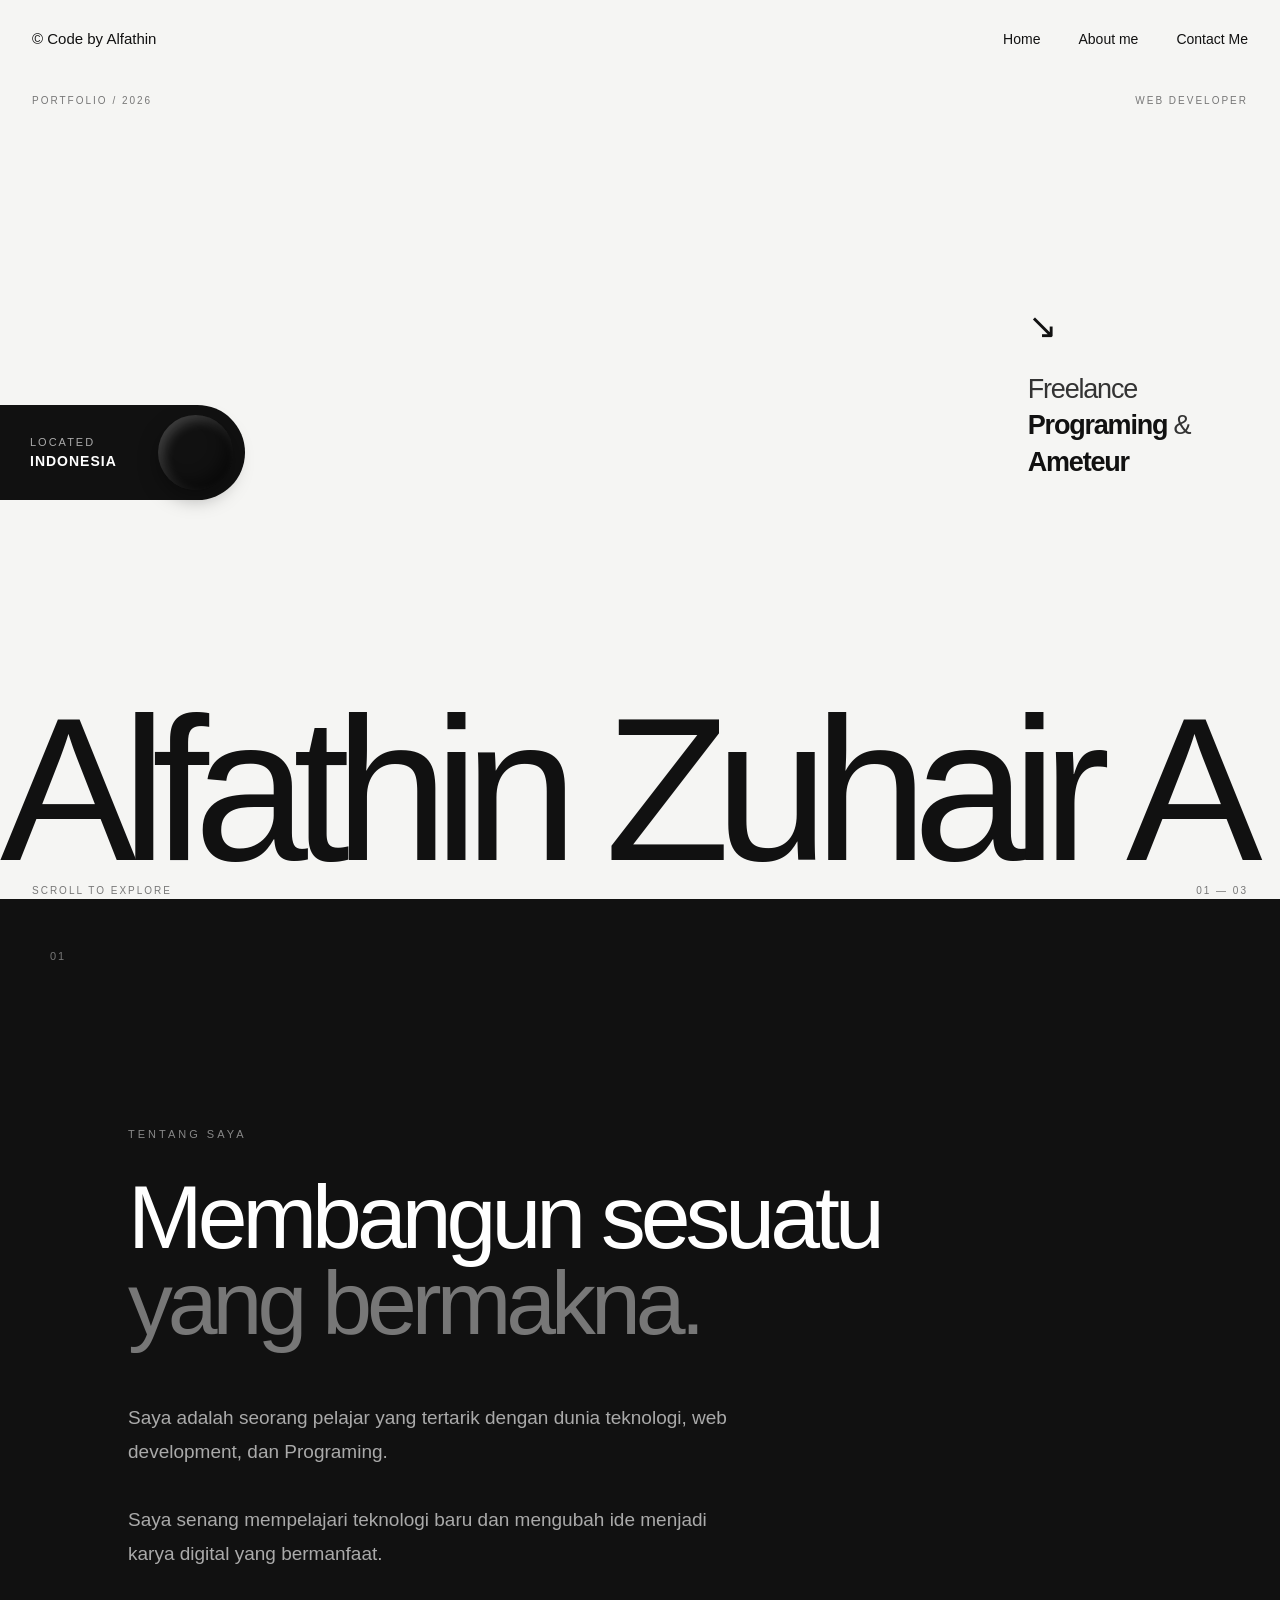
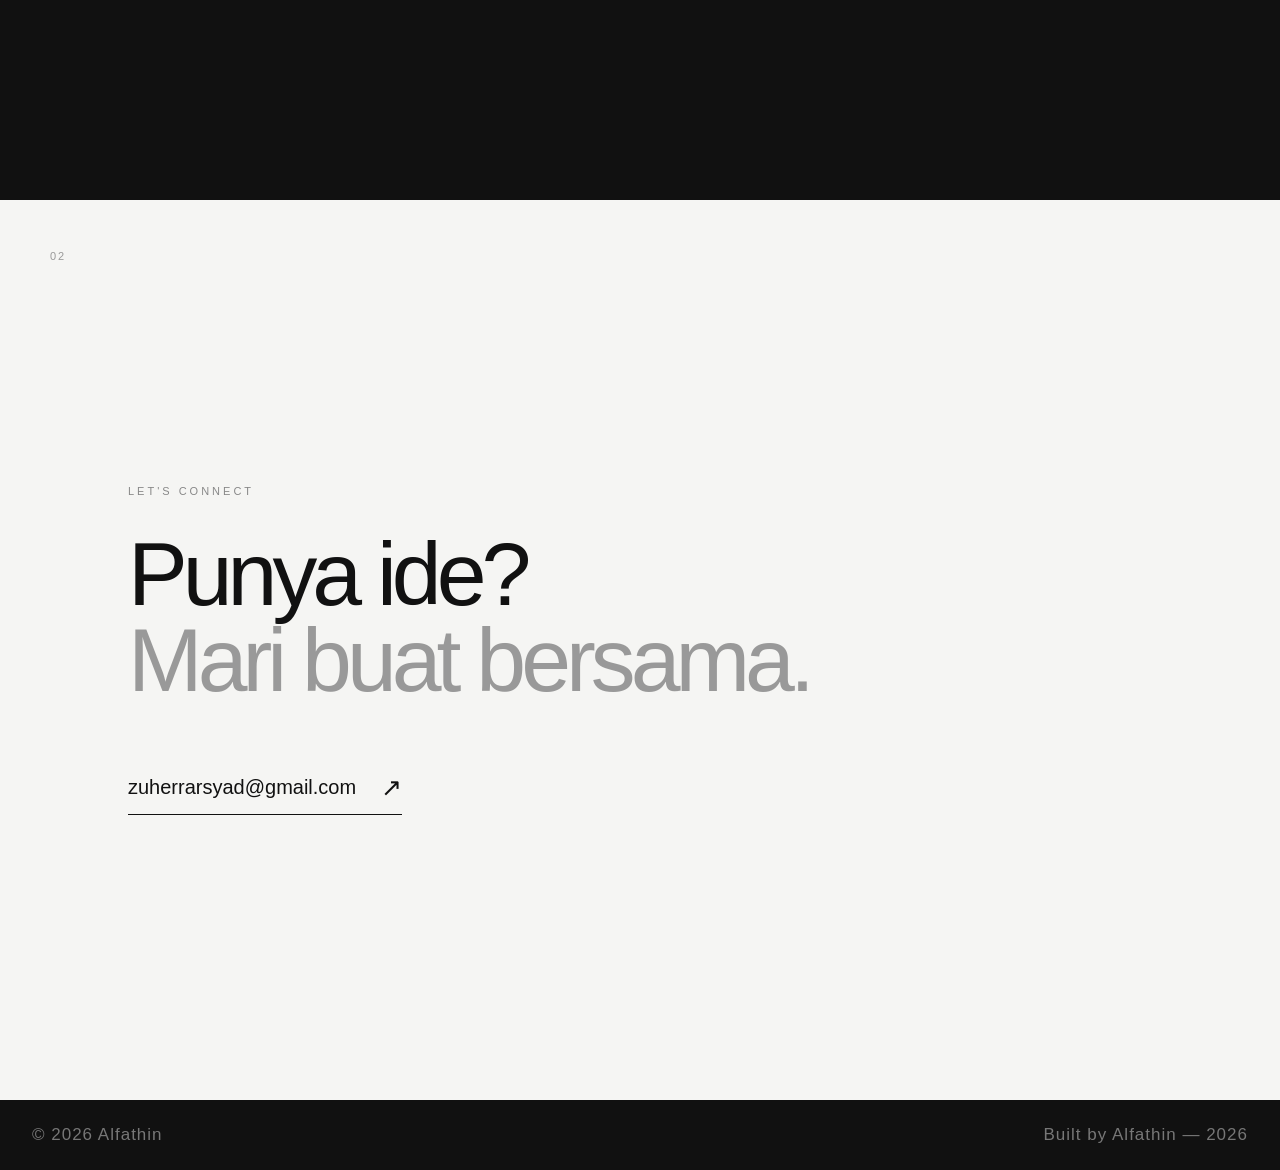
==== index.html @ 7d4c9bdb "Add files via upload" ====
<!DOCTYPE html>
<html lang="id">

<head>
    <meta charset="UTF-8">

    <meta name="viewport" content="width=device-width, initial-scale=1.0">

    <title>ALFATHIN | Web Developer</title>

    <link rel="stylesheet" href="style.css">
</head>


<body>

    <!-- ========================================
         NAVBAR
    ========================================= -->

    <header class="navbar">

        <div class="logo">
            © Code by Alfathin
            
        </div>

        <nav>
            <a href="index.html">Home</a>
            <a href="about.html">About me</a>
            <a href="contact.html">Contact Me</a>
        </nav>

    </header>


    <!-- ========================================
         HERO
    ========================================= -->

    <section class="hero" id="home">


        <!-- INFORMASI ATAS -->

        <div class="hero-top">

            <span>
                PORTFOLIO / 2026
            </span>

            <span>
                WEB DEVELOPER
            </span>

        </div>


        <!-- ========================================
             LOCATION
        ========================================= -->

        <div class="location">

            <div class="location-info">

                <span>
                    LOCATED
                    <a></a>
                </span>
            

                <strong>
                    INDONESIA
                </strong>
                

            </div>

            <div class="circle earth-button">
                <div images earth alt="3D Earth"></div>
            </div>

        </div>


        <!-- ========================================
             DESCRIPTION
        ========================================= -->

        <div class="description">

            <div class="arrow">
                ↘
            </div>

            <p>

                Freelance<br>

                <strong>
                    Programing
                </strong>
                &<br>

                <strong>
                    Ameteur
                </strong>

            </p>

        </div>


        <!-- ========================================
             RUNNING TEXT
             
             ALFATHIN BERGERAK KANAN → KIRI
        ========================================= -->

        <div class="running-wrapper">

            <div class="running-track">

                <span>Alfathin  Zuhair A - Alfathin  Zuhair A - Alfathin  Zuhair A </span>
                
            </div>

        </div>


        <!-- ========================================
             FOTO
             
             Masukkan foto di:
             images/profile.png
             
        ========================================= -->

        <div class="person">

            <img
                src="images/profile.png"
                alt="foto Alfathin"
            >

        </div>


        <!-- ========================================
             BOTTOM
        ========================================= -->

        <div class="hero-bottom">

            <span>
                SCROLL TO EXPLORE
            </span>

            <span>
                01 — 03
            </span>

        </div>

    </section>


    <!-- ========================================
         ABOUT
    ========================================= -->

    <section
        class="about"
        id="about"
    >

        <div class="section-number">
            01
        </div>

        <div class="about-content">

            <div class="small-title">
                TENTANG SAYA
            </div>

            <h2>

                Membangun sesuatu

                <br>

                <span>
                    yang bermakna.
                </span>

            </h2>

            <p class="about-text">

                Saya adalah seorang pelajar yang
                tertarik dengan dunia teknologi,
                web development, dan Programing.

                <br><br>

                Saya senang mempelajari teknologi
                baru dan mengubah ide menjadi
                karya digital yang bermanfaat.

            </p>

        </div>

    </section>


    <!-- ========================================
         CONTACT
    ========================================= -->

    <section
        class="contact"
        id="contact"
    >

        <div class="section-number">
            02
        </div>

        <div class="contact-content">

            <div class="small-title">
                LET'S CONNECT
            </div>

            <h2>

                Punya ide?

                <br>

                <span>
                    Mari buat bersama.
                </span>

            </h2>


            <!-- GANTI EMAIL DI SINI -->

            <a
                href="mailto:zuherrarsyad@gmail.com"
                class="email"
            >

                zuherrarsyad@gmail.com

                <span>
                    ↗
                </span>

            </a>

        </div>

    </section>


    <!-- ========================================
         FOOTER
    ========================================= -->

    <footer>

        <span>
            © 2026 Alfathin
        </span>

        <span>
            Built by Alfathin — 2026
        </span>

    </footer>



<body>

    <!-- WELCOME SCREEN -->
    <div class="welcome-screen">
        <div class="welcome-text">WELCOME</div>
    </div>

   <!-- ========================================
     WELCOME SCREEN
======================================== -->
<div class="welcome-screen">
    <div class="welcome-content">
        <span class="welcome-xtra large">WELCOME TO</span>
        <h1/h1>
        <span class="welcome-line"></span>
    </div>
</div>

</html>
---- style.css ----
/* ========================================
   RESET
======================================== */

* {
    margin: 0;
    padding: 0;
    box-sizing: border-box;
}

html {
    scroll-behavior: smooth;
}

body {
    font-family: 'Manrope', sans-serif;;
    background: #f5f5f3;
    color: #111;
    overflow-x: hidden;
}


/* ========================================
   NAVBAR
======================================== */

.navbar {
    position: absolute;
    top: 0;
    left: 0;
    width: 100%;

    padding: 30px 32px;

    display: flex;
    align-items: center;
    justify-content: space-between;

    z-index: 10000;
}

.logo {
    
    color: #111 ;
    font-size: 15px;
    font-weight: 500;
    letter-spacing: 0;
    white-space: nowrap;
}

nav {
    display: flex;
    gap: 38px;
}

nav a {
    position: relative;

    color: #111;
    text-decoration: none;

    font-size: 14px;
    font-weight: 500;

    transition: 0.3s ease;
}

nav a::after {
    content: "";

    position: absolute;
    left: 0;
    bottom: -6px;

    width: 0;
    height: 1px;

    background: #111;

    transition: 0.3s ease;
}

nav a:hover::after {
    width: 100%;
}


/* ========================================
   HERO
======================================== */

.hero {
    position: relative;

    width: 100%;
    height: 100vh;
    min-height: 680px;

    overflow: hidden;

    background: #f5f5f3;

    border-bottom: 1px solid #111;
}


/* ========================================
   HERO TOP
======================================== */

.hero-top {
    position: absolute;

    top: 95px;
    left: 32px;
    right: 32px;

    display: flex;
    justify-content: space-between;

    color: #777;

    font-size: 10px;
    letter-spacing: 2px;

    z-index: 30;
}


/* ========================================
   LOCATION
======================================== */

.location {
    position: absolute;

    left: 0;
    top: 45%;

    width: 245px;
    height: 95px;

    background: #111;

    border-radius: 0 55px 55px 0;

    display: flex;
    align-items: center;
    justify-content: space-between;

    padding-left: 30px;
    padding-right: 12px;

    z-index: 30;

    transition: 0.4s ease;
}

.location:hover {
    width: 265px;
}

.location-info {
    display: flex;
    flex-direction: column;
    gap: 5px;

    color: white;
}

.location-info span {
    font-size: 11px;
    letter-spacing: 2px;
    color: #aaa;
}

.location-info strong {
    font-size: 14px;
    letter-spacing: 1px;
    color: white;
}


/* ========================================
   CIRCLE
======================================== */

.circle {
    width: 70px;
    height: 70px;

    border-radius: 50%;

    background: #f5f5f3;
    color: #111;

    display: flex;
    align-items: center;
    justify-content: center;

    font-size: 28px;
    font-weight: 300;
}


/* ========================================
   DESCRIPTION
======================================== */

.description {
    position: absolute;

    right: 7%;
    top: 34%;

    z-index: 30;
}

.arrow {
    font-size: 35px;
    margin-bottom: 25px;
    font-weight: 300;
}

.description p {
    font-size: 27px;

    line-height: 1.35;

    color: #333;

    letter-spacing: -1.2px;
}

.description strong {
    color: #111;
    font-weight: 600;
}


/* ========================================
   FOTO
======================================== */

.person {
    position: absolute;

    left: 50%;
    bottom: 0;

    transform: translateX(-50%);

    /*
       UBAH INI UNTUK MEMBESARKAN / MENGECILKAN FOTO

       70%  = kecil
       80%  = sedang
       90%  = besar
       100% = sangat besar
    */
    height: 110%;

    z-index: 5;

    display: flex;
    align-items: flex-end;
    justify-content: center;
}

.person img {
    display: block;

    height: 100%;
    width: auto;

    max-width: 100%;

    object-fit: contain;
      /* jangan gunakan filter blur */
    filter: none;
}


/* ========================================
   RUNNING TEXT
   ALFATHIN BERGERAK KANAN → KIRI
======================================== */

.running-wrapper {
    position: absolute;

    left: 0;
    bottom: 3%;

    width: 100%;

    overflow: hidden;

    /*
       PENTING:
       10 membuat tulisan berada
       DI DEPAN FOTO
    */
    z-index: 10;

    pointer-events: none;
}

.running-track {
    display: flex;

    width: max-content;

    white-space: nowrap;

    animation: runningText 25s linear infinite;
}

.running-track span {
    
    display: block;

    margin-right: 80px;

    color: #111;

    /*
       UBAH INI UNTUK UKURAN
       TULISAN ALFATHIN
    */
    font-size: clamp(15px, 16vw, 290px);

    font-weight: 100;

    line-height: 0.8;

    letter-spacing: -15px;
}


/* ========================================
   ANIMASI RUNNING TEXT
======================================== */

@keyframes runningText {

    from {
        transform: translateX(0);
    }

    to {
        transform: translateX(-50%);
    }

}


/* ========================================
   HERO BOTTOM
======================================== */

.hero-bottom {
    position: absolute;

    left: 32px;
    right: 32px;

    bottom: 3px;

    display: flex;
    justify-content: space-between;

    z-index: 40;

    font-size: 10px;

    letter-spacing: 2px;

    color: #777;
}


/* ========================================
   ABOUT
======================================== */

.about {
    position: relative;

    min-height: 100vh;

    padding: 140px 10%;

    background: #111;
    color: #fff;

    display: flex;
    align-items: center;
}

.section-number {
    position: absolute;

    top: 50px;
    left: 50px;

    font-size: 11px;

    letter-spacing: 2px;

    color: #777;
}

.about-content {
    max-width: 1000px;
}

.small-title {
    display: block;

    margin-bottom: 35px;

    font-size: 11px;

    letter-spacing: 3px;

    color: #888;
}

.about h2,
.contact h2 {
    font-size: clamp(50px, 7vw, 100px);

    line-height: 0.95;

    letter-spacing: -5px;

    font-weight: 400;
}

.about h2 span,
.contact h2 span {
    color: #777;
}

.about-text {
    max-width: 620px;

    margin-top: 55px;

    font-size: 19px;

    line-height: 1.8;

    color: #aaa;
}


/* ========================================
   CONTACT
======================================== */

.contact {
    position: relative;

    min-height: 100vh;

    padding: 140px 10%;

    background: #f5f5f3;

    color: #111;

    display: flex;
    align-items: center;
}

.contact .section-number {
    color: #999;
}

.contact-content {
    width: 100%;
}

.contact h2 {
    color: #111;

    margin-bottom: 70px;
}

.contact h2 span {
    color: #999;
}

.email {
    display: inline-flex;

    align-items: center;

    gap: 25px;

    color: #111;

    text-decoration: none;

    font-size: 20px;

    padding-bottom: 12px;

    border-bottom: 1px solid #111;

    transition: 0.3s ease;
}

.email span {
    font-size: 25px;

    transition: 0.3s ease;
}

.email:hover {
    gap: 35px;
}

.email:hover span {
    transform: translate(5px, -5px);
}


/* ========================================
   FOOTER
======================================== */

footer {
    padding: 25px 32px;

    background: #111;

    color: #777;

    display: flex;

    justify-content: space-between;

    font-size: 17px;

    letter-spacing: 1px;
}


/* ========================================
   TABLET
======================================== */

@media (max-width: 900px) {

    .navbar {
        padding: 25px 20px;
    }

    nav {
        gap: 22px;
    }

    .hero-top {
        left: 20px;
        right: 20px;
    }

    .description {
        right: 5%;
        top: 25%;
    }

    .description p {
        font-size: 21px;
    }

    .location {
        width: 210px;
        height: 82px;
    }

    .circle {
        width: 58px;
        height: 58px;
    }

    .person {
        /*
           UBAH JIKA FOTO DI TABLET
           TERLALU BESAR/KECIL
        */
        height: 78%;
    }

    .running-track span {
        
        
        font-size: 120px;
        letter-spacing: 18px;
        margin-right: 45px;
    }

    .hero-bottom {
        left: 20px;
        right: 20px;
    }
}


/* ========================================
   MOBILE
======================================== */

@media (max-width: 600px) {

    .navbar {
        padding: 22px 18px;
    }

    .logo {
        font-size: 12px;
    }

    nav {
        gap: 15px;
    }

    nav a {
        font-size: 12px;
    }


    .hero {
        min-height: 700px;
    }


    .hero-top {
        top: 80px;

        left: 18px;
        right: 18px;

        font-size: 8px;
    }


    .description {
        top: 18%;
        right: 18px;
    }

    .arrow {
        font-size: 25px;
        margin-bottom: 12px;
    }

    .description p {
        font-size: 17px;
    }


    .location {
        top: 52%;

        width: 175px;
        height: 70px;

        padding-left: 20px;
    }

    .location-info span {
        font-size: 8px;
    }

    .location-info strong {
        font-size: 11px;
    }

    .circle {
        width: 50px;
        height: 50px;

        font-size: 20px;
    }


    /* ====================================
       FOTO MOBILE
    ==================================== */

    .person {
        /*
           UBAH INI JIKA FOTO DI HP
           TERLALU BESAR/KECIL
        */
        height: 65%;

        z-index: 5;
    }


    /* ====================================
       RUNNING TEXT MOBILE
    ==================================== */

    .running-wrapper {
        bottom: 9%;

        /*
           TULISAN TETAP DI DEPAN FOTO
        */
        z-index: 10;
    }

    .running-track {
        animation-duration: 20s;
    }

    .running-track span {
        font-size: 78px;

        letter-spacing: -5px;

        margin-right: 35px;
    }


    .hero-bottom {
        left: 18px;
        right: 18px;

        bottom: 18px;

        font-size: 7px;
    }


    .about,
    .contact {
        padding: 100px 25px;
    }


    .section-number {
        top: 35px;
        left: 25px;
    }


    .about h2,
    .contact h2 {
        font-size: 48px;

        letter-spacing: -3px;
    }


    .about-text {
        margin-top: 35px;

        font-size: 16px;
    }


    .contact h2 {
        margin-bottom: 45px;
    }


    .email {
        font-size: 16px;
    }


    footer {
        padding: 20px;

        font-size: 8px;
    }

    /* ========================================
   ANIMASI FOTO MASUK
======================================== */

.person {
    animation: fotoMasuk 1.2s cubic-bezier(0.22, 1, 0.36, 1) forwards;
}

@keyframes fotoMasuk {
    from {
        opacity: 0;
        transform: translateX(-50%) translateY(80px);
    }

    to {
        opacity: 1;
        transform: translateX(-50%) translateY(0);
    }
}

}/* ========================================
   3D EARTH
======================================== */

.earth-button {
    width: 75px;
    height: 75px;

    border-radius: 50%;

    overflow: hidden;

    background: #111;

    display: flex;
    align-items: center;
    justify-content: center;

    cursor: pointer;

    box-shadow:
        0 8px 20px rgba(0, 0, 0, 0.35),
        inset -8px -8px 15px rgba(0, 0, 0, 0.45),
        inset 5px 5px 12px rgba(255, 255, 255, 0.2);

    transition: transform 0.4s ease;
}

.earth-button img {
    width: 100%;
    height: 100%;

    object-fit: cover;

    display: block;

    animation: earthRotate 1ms linear infinite;
}


/* Bumi berputar */

@keyframes earthRotate {

    from {
        transform: rotate(0deg);
    }

    to {
        transform: rotate(360deg);
    }

}


/* Efek ketika mouse diarahkan */

.earth-button:hover {
    transform: scale(1.1);

    
    
}
/* ========================================
   WELCOME SCREEN
======================================== */

.welcome-screen {
    position: fixed;
    inset: 0;
    background: #111;
    color: white;
    display: flex;
    align-items: center;
    justify-content: center;
    z-index: 99999;

    animation: welcomeOut 1s ease 2s forwards;
    pointer-events: none;
}

.welcome-text {
    font-size: clamp(40px, 8vw, 100px);
    font-weight: 300;
    letter-spacing: 8px;

    animation: welcomeText 1.5s ease forwards;
}

/* Tulisan muncul */
@keyframes welcomeText {
    0% {
        opacity: 0;
        transform: translateY(30px);
    }

    100% {
        opacity: 1;
        transform: translateY(0);
    }
}

/* Layar welcome menghilang */
@keyframes welcomeOut {
    0% {
        opacity: 1;
        visibility: visible;
    }

    100% {
        opacity: 0;
        visibility: hidden;
        pointer-events: none;
    }
}
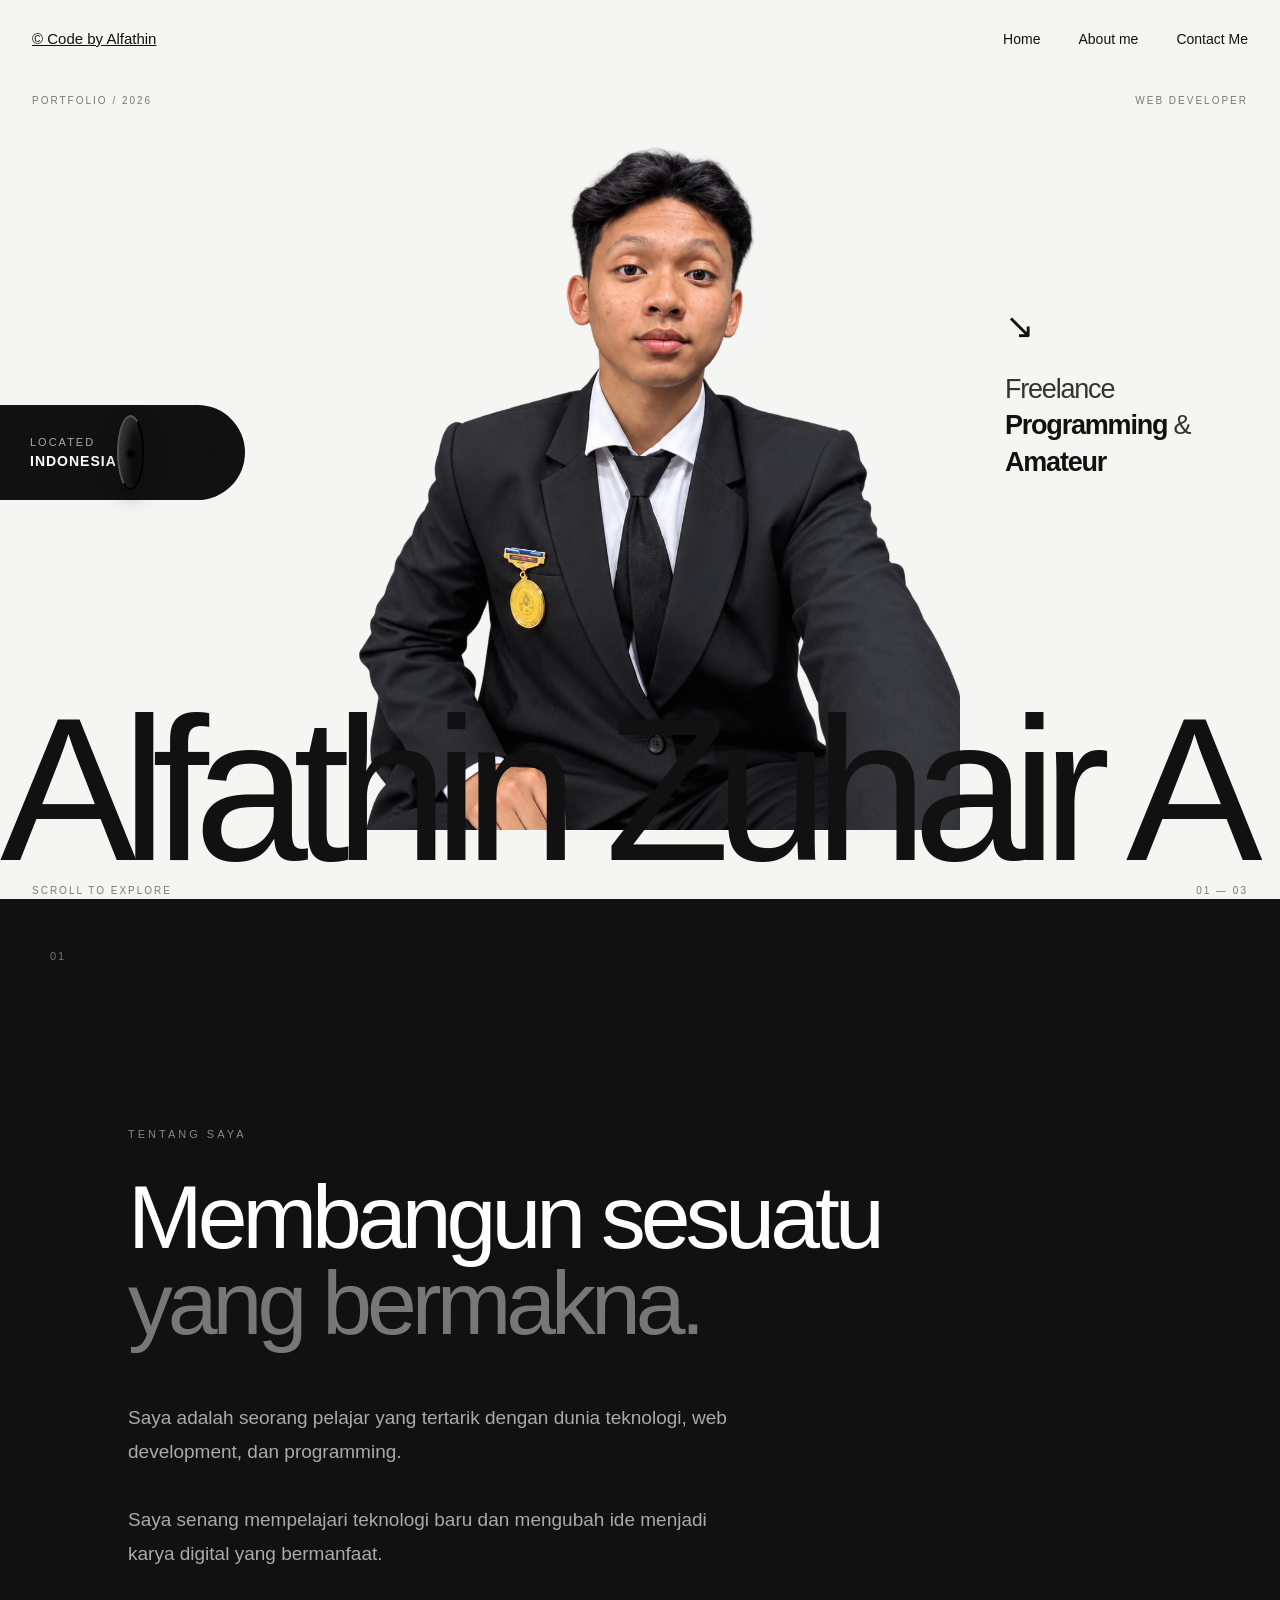
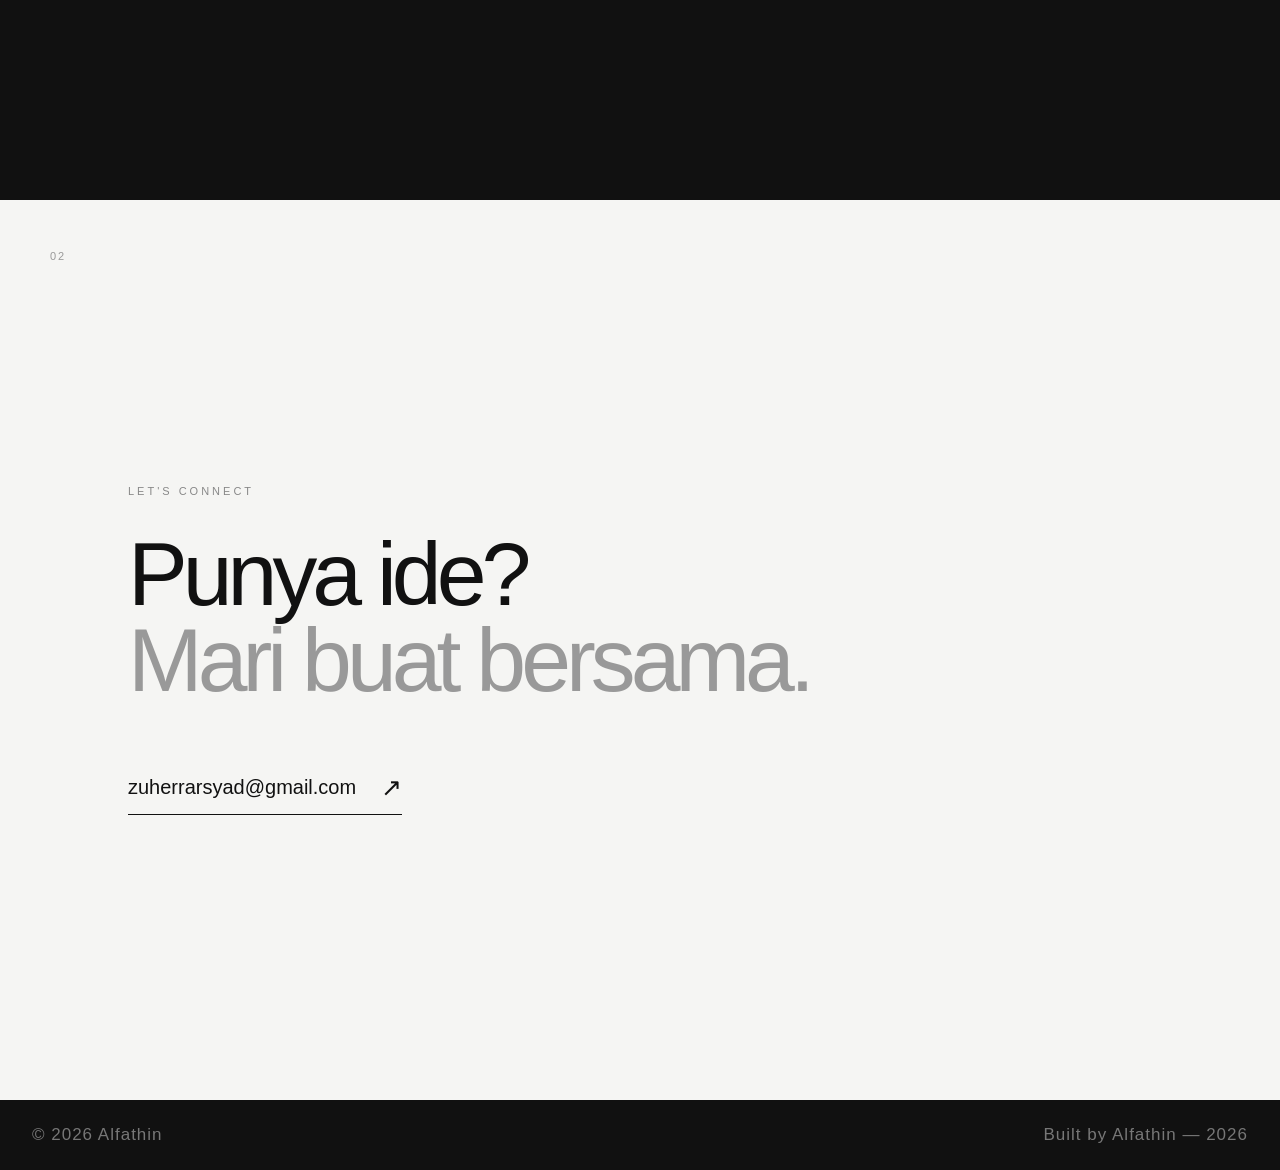
==== commit 18cad0f0: "Update website" ====
--- a/index.html
+++ b/index.html
@@ -1,4 +1,3 @@
-
 <!DOCTYPE html>
 <html lang="id">
 
@@ -17,14 +16,13 @@
 
     <!-- ========================================
          NAVBAR
-    ========================================= -->
+    ======================================== -->
 
     <header class="navbar">
 
-        <div class="logo">
+        <a href="index.html" class="logo">
             © Code by Alfathin
-            
-        </div>
+        </a>
 
         <nav>
             <a href="index.html">Home</a>
@@ -36,8 +34,31 @@
 
 
     <!-- ========================================
+         WELCOME SCREEN
+    ======================================== -->
+
+    <div class="welcome-screen">
+
+        <div class="welcome-content">
+
+            <span class="welcome-xtra">
+                WELCOME TO
+            </span>
+
+            <h1>
+                ALFATHIN
+            </h1>
+
+            <span class="welcome-line"></span>
+
+        </div>
+
+    </div>
+
+
+    <!-- ========================================
          HERO
-    ========================================= -->
+    ======================================== -->
 
     <section class="hero" id="home">
 
@@ -59,7 +80,7 @@
 
         <!-- ========================================
              LOCATION
-        ========================================= -->
+        ======================================== -->
 
         <div class="location">
 
@@ -67,19 +88,46 @@
 
                 <span>
                     LOCATED
-                    <a></a>
-                </span>
-            
+                </span>
 
                 <strong>
                     INDONESIA
                 </strong>
-                
-
-            </div>
-
-            <div class="circle earth-button">
-                <div images earth alt="3D Earth"></div>
+
+            </div>
+
+
+            <!-- EARTH -->
+
+            <button
+                class="earth-button"
+                id="earthButton"
+                type="button"
+                aria-label="Lihat lokasi"
+            >
+
+                <span class="earth-icon">
+                    ◉
+                </span>
+
+            </button>
+
+
+            <!-- LOCATION DETAIL -->
+
+            <div
+                class="location-detail"
+                id="locationDetail"
+            >
+
+                <span>
+                    CURRENT LOCATION
+                </span>
+
+                <strong>
+                    INDONESIA
+                </strong>
+
             </div>
 
         </div>
@@ -87,7 +135,7 @@
 
         <!-- ========================================
              DESCRIPTION
-        ========================================= -->
+        ======================================== -->
 
         <div class="description">
 
@@ -100,12 +148,13 @@
                 Freelance<br>
 
                 <strong>
-                    Programing
+                    Programming
                 </strong>
+
                 &<br>
 
                 <strong>
-                    Ameteur
+                    Amateur
                 </strong>
 
             </p>
@@ -115,16 +164,18 @@
 
         <!-- ========================================
              RUNNING TEXT
-             
-             ALFATHIN BERGERAK KANAN → KIRI
-        ========================================= -->
+        ======================================== -->
 
         <div class="running-wrapper">
 
             <div class="running-track">
 
-                <span>Alfathin  Zuhair A - Alfathin  Zuhair A - Alfathin  Zuhair A </span>
-                
+                <span>
+                    Alfathin Zuhair A -
+                    Alfathin Zuhair A -
+                    Alfathin Zuhair A -
+                </span>
+
             </div>
 
         </div>
@@ -132,17 +183,13 @@
 
         <!-- ========================================
              FOTO
-             
-             Masukkan foto di:
-             images/profile.png
-             
-        ========================================= -->
+        ======================================== -->
 
         <div class="person">
 
             <img
                 src="images/profile.png"
-                alt="foto Alfathin"
+                alt="Foto Alfathin"
             >
 
         </div>
@@ -150,7 +197,7 @@
 
         <!-- ========================================
              BOTTOM
-        ========================================= -->
+        ======================================== -->
 
         <div class="hero-bottom">
 
@@ -169,7 +216,7 @@
 
     <!-- ========================================
          ABOUT
-    ========================================= -->
+    ======================================== -->
 
     <section
         class="about"
@@ -202,7 +249,7 @@
 
                 Saya adalah seorang pelajar yang
                 tertarik dengan dunia teknologi,
-                web development, dan Programing.
+                web development, dan programming.
 
                 <br><br>
 
@@ -219,7 +266,7 @@
 
     <!-- ========================================
          CONTACT
-    ========================================= -->
+    ======================================== -->
 
     <section
         class="contact"
@@ -249,7 +296,7 @@
             </h2>
 
 
-            <!-- GANTI EMAIL DI SINI -->
+            <!-- EMAIL -->
 
             <a
                 href="mailto:zuherrarsyad@gmail.com"
@@ -271,7 +318,7 @@
 
     <!-- ========================================
          FOOTER
-    ========================================= -->
+    ======================================== -->
 
     <footer>
 
@@ -286,23 +333,30 @@
     </footer>
 
 
-
-<body>
-
-    <!-- WELCOME SCREEN -->
-    <div class="welcome-screen">
-        <div class="welcome-text">WELCOME</div>
-    </div>
-
-   <!-- ========================================
-     WELCOME SCREEN
-======================================== -->
-<div class="welcome-screen">
-    <div class="welcome-content">
-        <span class="welcome-xtra large">WELCOME TO</span>
-        <h1/h1>
-        <span class="welcome-line"></span>
-    </div>
-</div>
+    <!-- ========================================
+         LOCATION SCRIPT
+    ======================================== -->
+
+    <script>
+
+        const earthButton =
+            document.getElementById("earthButton");
+
+        const locationDetail =
+            document.getElementById("locationDetail");
+
+
+        earthButton.addEventListener("click", function () {
+
+            earthButton.classList.toggle("active");
+
+            locationDetail.classList.toggle("show");
+
+        });
+
+    </script>
+
+
+</body>
 
 </html>
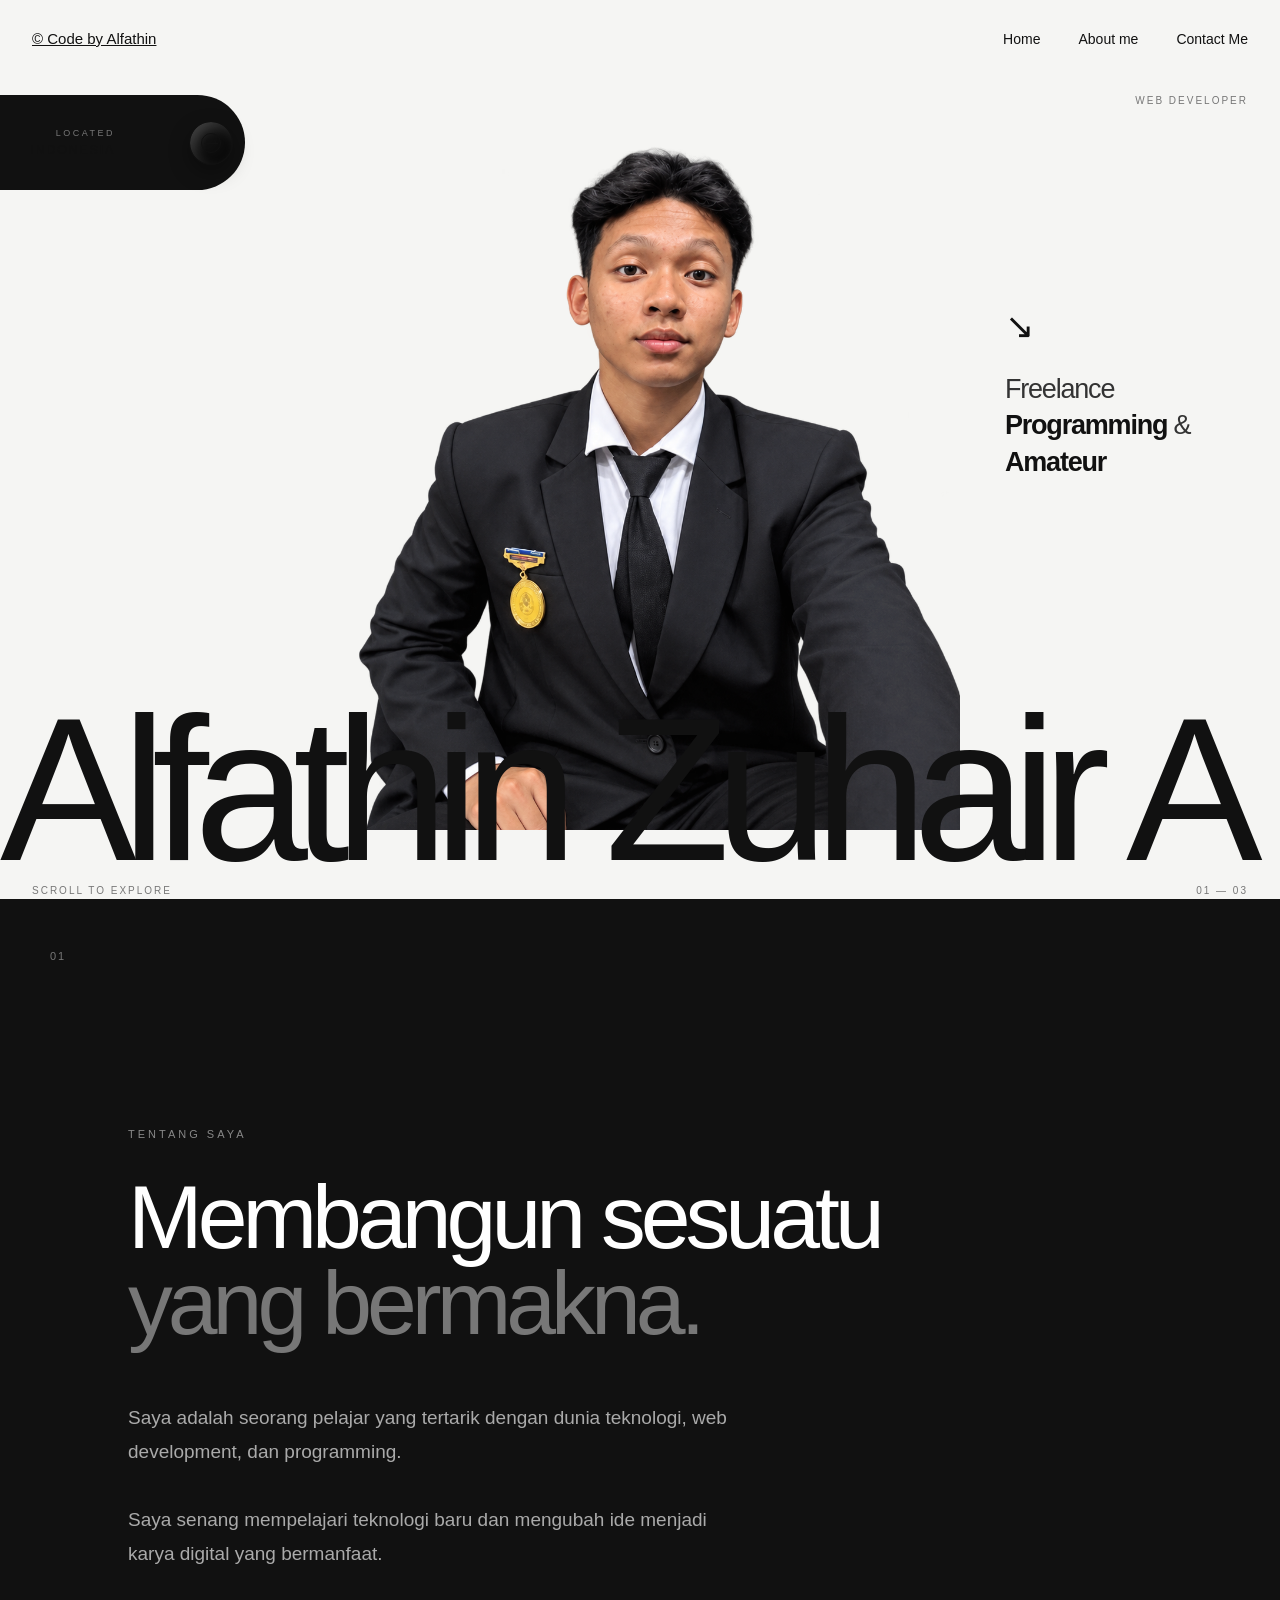
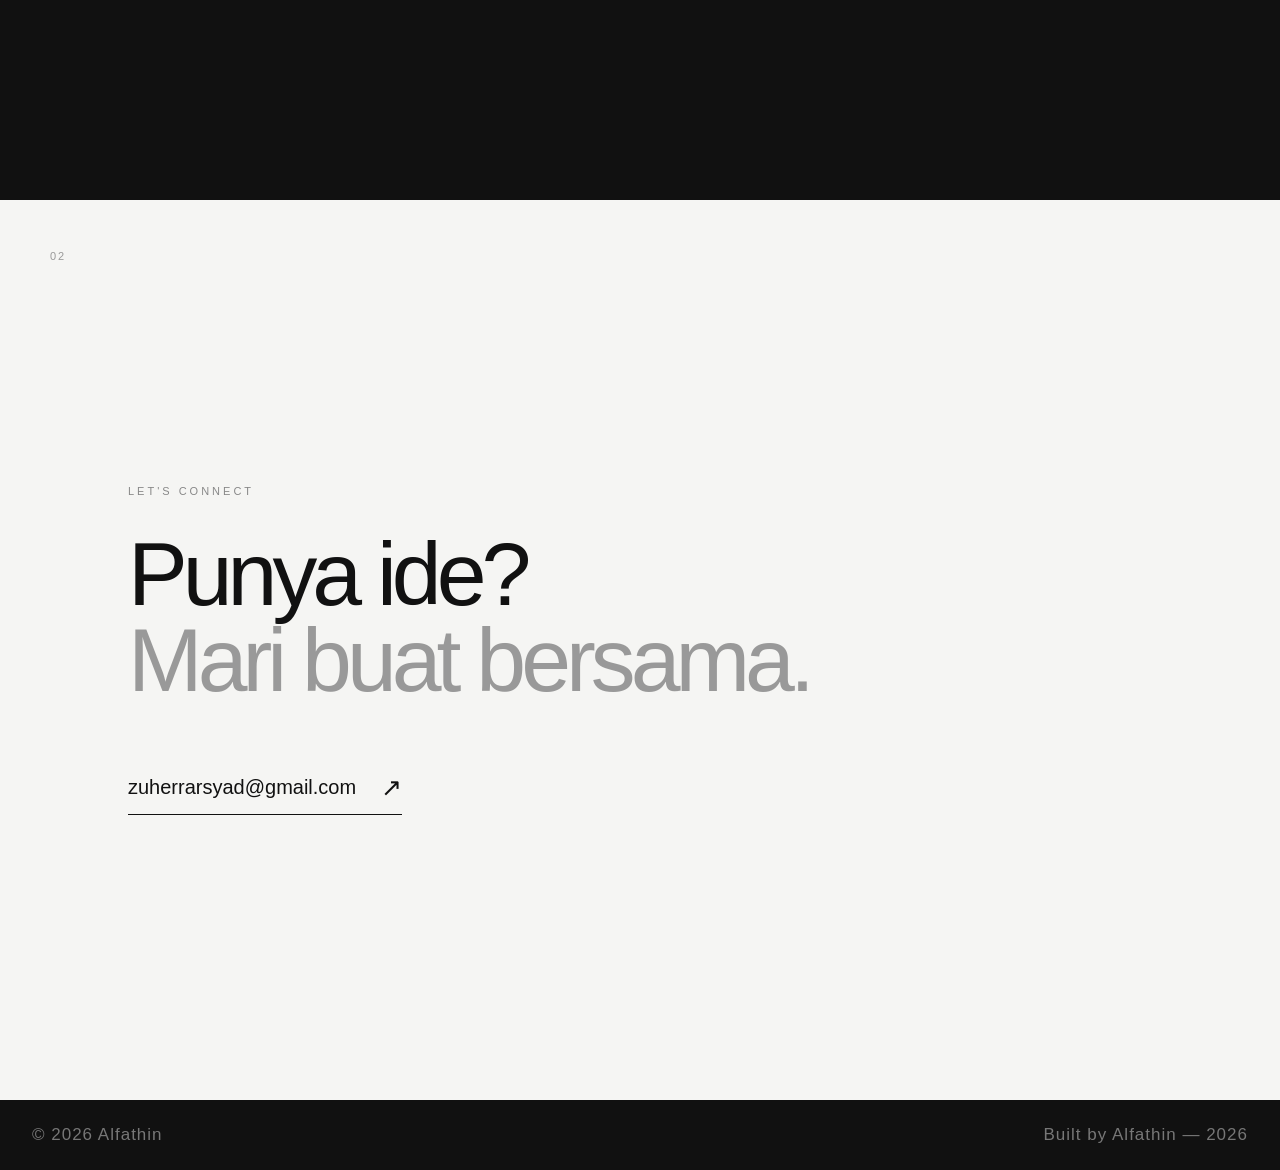
==== commit dd9ed6a5: "Update website" ====
--- a/index.html
+++ b/index.html
@@ -3,14 +3,12 @@
 
 <head>
     <meta charset="UTF-8">
-
     <meta name="viewport" content="width=device-width, initial-scale=1.0">
 
     <title>ALFATHIN | Web Developer</title>
 
     <link rel="stylesheet" href="style.css">
 </head>
-
 
 <body>
 
@@ -34,34 +32,10 @@
 
 
     <!-- ========================================
-         WELCOME SCREEN
-    ======================================== -->
-
-    <div class="welcome-screen">
-
-        <div class="welcome-content">
-
-            <span class="welcome-xtra">
-                WELCOME TO
-            </span>
-
-            <h1>
-                ALFATHIN
-            </h1>
-
-            <span class="welcome-line"></span>
-
-        </div>
-
-    </div>
-
-
-    <!-- ========================================
          HERO
     ======================================== -->
 
     <section class="hero" id="home">
-
 
         <!-- INFORMASI ATAS -->
 
@@ -84,54 +58,43 @@
 
         <div class="location">
 
-            <div class="location-info">
-
-                <span>
-                    LOCATED
-                </span>
-
-                <strong>
-                    INDONESIA
-                </strong>
-
-            </div>
-
-
-            <!-- EARTH -->
-
-            <button
-                class="earth-button"
-                id="earthButton"
-                type="button"
-                aria-label="Lihat lokasi"
-            >
-
-                <span class="earth-icon">
-                    ◉
-                </span>
-
-            </button>
-
-
-            <!-- LOCATION DETAIL -->
-
-            <div
-                class="location-detail"
-                id="locationDetail"
-            >
-
-                <span>
-                    CURRENT LOCATION
-                </span>
-
-                <strong>
-                    INDONESIA
-                </strong>
-
-            </div>
-
-        </div>
-
+    <div class="location-info">
+
+        <span>
+            LOCATED
+        </span>
+
+        <strong>
+            INDONESIA
+        </strong>
+
+    </div>
+
+    <a
+        href="https://www.google.com/maps/place/6%C2%B024'17.0%22S+106%C2%B047'53.0%22E/@-6.4047207,106.7974143,19z/data=!3m1!4b1!4m4!3m3!8m2!3d-6.404722!4d106.798058?entry=ttu&g_ep=EgoyMDI2MDkzMC4wIKXMDSoASAFQAw%3D%3D"
+        class="earth-button"
+        aria-label="Buka Google Maps"
+        target="_blank"
+    >
+        <span class="earth-icon"></span>
+    </a>
+
+    <div
+        class="location-detail"
+        id="locationDetail"
+    >
+
+        <span>
+            CURRENT LOCATION
+        </span>
+
+        <strong>
+            INDONESIA
+        </strong>
+
+    </div>
+
+</div>
 
         <!-- ========================================
              DESCRIPTION
@@ -334,29 +297,29 @@
 
 
     <!-- ========================================
-         LOCATION SCRIPT
-    ======================================== -->
-
-    <script>
-
-        const earthButton =
-            document.getElementById("earthButton");
-
-        const locationDetail =
-            document.getElementById("locationDetail");
-
-
-        earthButton.addEventListener("click", function () {
-
-            earthButton.classList.toggle("active");
-
-            locationDetail.classList.toggle("show");
-
-        });
-
-    </script>
-
-
+         WELCOME SCREEN
+    ======================================== -->
+
+    <div class="welcome-screen">
+
+        <div class="welcome-content">
+
+            <span class="welcome-xtra">
+                WELCOME TO
+            </span>
+
+            <h1>
+                ALFATHIN
+            </h1>
+
+            <span class="welcome-line"></span>
+
+        </div>
+
+    </div>
+
+
+    
 </body>
 
 </html>
--- a/style.css
+++ b/style.css
@@ -917,3 +917,392 @@
         pointer-events: none;
     }
 }
+/* ========================================
+   MODERN LOCATION
+======================================== */
+
+.location {
+    position: absolute;
+
+    right: 32px;
+    top: 95px;
+
+    display: flex;
+    align-items: center;
+
+    gap: 18px;
+
+    z-index: 50;
+}
+
+
+/* TEXT LOCATION */
+
+.location-info {
+    display: flex;
+
+    flex-direction: column;
+
+    align-items: flex-end;
+
+    gap: 4px;
+}
+
+
+.location-info span {
+    font-size: 9px;
+
+    letter-spacing: 2.5px;
+
+    color: #777;
+
+    font-weight: 500;
+}
+
+
+.location-info strong {
+    font-size: 13px;
+
+    letter-spacing: 1.5px;
+
+    font-weight: 500;
+
+    color: #111;
+}
+
+
+/* ========================================
+   EARTH BUTTON
+======================================== */
+
+.earth-button {
+
+    position: relative;
+
+    width: 44px;
+    height: 44px;
+
+    padding: 0;
+
+    border: 1px solid #111;
+
+    border-radius: 50%;
+
+    background: transparent;
+
+    display: flex;
+
+    align-items: center;
+    justify-content: center;
+
+    cursor: pointer;
+
+    overflow: visible;
+
+    transition:
+        background .35s ease,
+        transform .35s ease;
+
+}
+
+
+/* GLOBE */
+
+.earth-icon {
+
+    display: block;
+
+    width: 20px;
+    height: 20px;
+
+    border: 1px solid #111;
+
+    border-radius: 50%;
+
+    font-size: 0;
+
+    position: relative;
+
+    transition:
+        transform .7s ease,
+        border-color .35s ease;
+
+}
+
+
+/* GARIS GLOBE */
+
+.earth-icon::before {
+
+    content: "";
+
+    position: absolute;
+
+    left: 4px;
+    right: 4px;
+
+    top: 5px;
+    bottom: 5px;
+
+    border-left: 1px solid #111;
+    border-right: 1px solid #111;
+
+    border-radius: 50%;
+
+}
+
+
+.earth-icon::after {
+
+    content: "";
+
+    position: absolute;
+
+    left: 2px;
+    right: 2px;
+
+    top: 9px;
+
+    height: 1px;
+
+    background: #111;
+
+}
+
+
+/* ========================================
+   HOVER
+======================================== */
+
+.earth-button:hover {
+
+    background: #111;
+
+    transform: scale(1.08);
+
+}
+
+
+.earth-button:hover .earth-icon {
+
+    border-color: white;
+
+    transform: rotate(180deg);
+
+}
+
+
+.earth-button:hover .earth-icon::before {
+
+    border-color: white;
+
+}
+
+
+.earth-button:hover .earth-icon::after {
+
+    background: white;
+
+}
+
+
+/* ========================================
+   ACTIVE / CLICK
+======================================== */
+
+.earth-button.active {
+
+    transform: scale(1.12);
+
+}
+
+
+.earth-button.active .earth-icon {
+
+    transform: rotate(360deg);
+
+}
+
+
+/* ========================================
+   PULSE
+======================================== */
+
+.earth-button.active::after {
+
+    content: "";
+
+    position: absolute;
+
+    width: 44px;
+    height: 44px;
+
+    border: 1px solid #111;
+
+    border-radius: 50%;
+
+    animation:
+        locationPulse
+        .8s
+        ease-out
+        forwards;
+
+}
+
+
+@keyframes locationPulse {
+
+    0% {
+
+        opacity: .8;
+
+        transform: scale(1);
+
+    }
+
+    100% {
+
+        opacity: 0;
+
+        transform: scale(1.8);
+
+    }
+
+}
+
+
+/* ========================================
+   LOCATION DETAIL
+======================================== */
+
+.location-detail {
+
+    position: absolute;
+
+    top: 58px;
+
+    right: 0;
+
+    min-width: 180px;
+
+    padding: 16px 18px;
+
+    background: #111;
+
+    color: white;
+
+    display: flex;
+
+    flex-direction: column;
+
+    gap: 6px;
+
+    opacity: 0;
+
+    visibility: hidden;
+
+    transform:
+        translateY(-8px)
+        scale(.96);
+
+    transition:
+        opacity .35s ease,
+        transform .35s ease,
+        visibility .35s ease;
+
+}
+
+
+/* SHOW */
+
+.location-detail.show {
+
+    opacity: 1;
+
+    visibility: visible;
+
+    transform:
+        translateY(0)
+        scale(1);
+
+}
+
+
+.location-detail span {
+
+    font-size: 8px;
+
+    letter-spacing: 2px;
+
+    color: #888;
+
+}
+
+
+.location-detail strong {
+
+    font-size: 15px;
+
+    font-weight: 500;
+
+    letter-spacing: 1px;
+
+}
+
+
+/* ========================================
+   MOBILE
+======================================== */
+
+@media (max-width: 600px) {
+
+    .location {
+
+        right: 20px;
+
+        top: 85px;
+
+        gap: 10px;
+
+    }
+
+
+    .location-info span {
+
+        font-size: 8px;
+
+    }
+
+
+    .location-info strong {
+
+        font-size: 11px;
+
+    }
+
+
+    .earth-button {
+
+        width: 38px;
+        height: 38px;
+
+    }
+
+
+    .earth-icon {
+
+        width: 17px;
+        height: 17px;
+
+    }
+
+
+    .location-detail {
+
+        top: 52px;
+
+        min-width: 160px;
+
+    }
+
+}
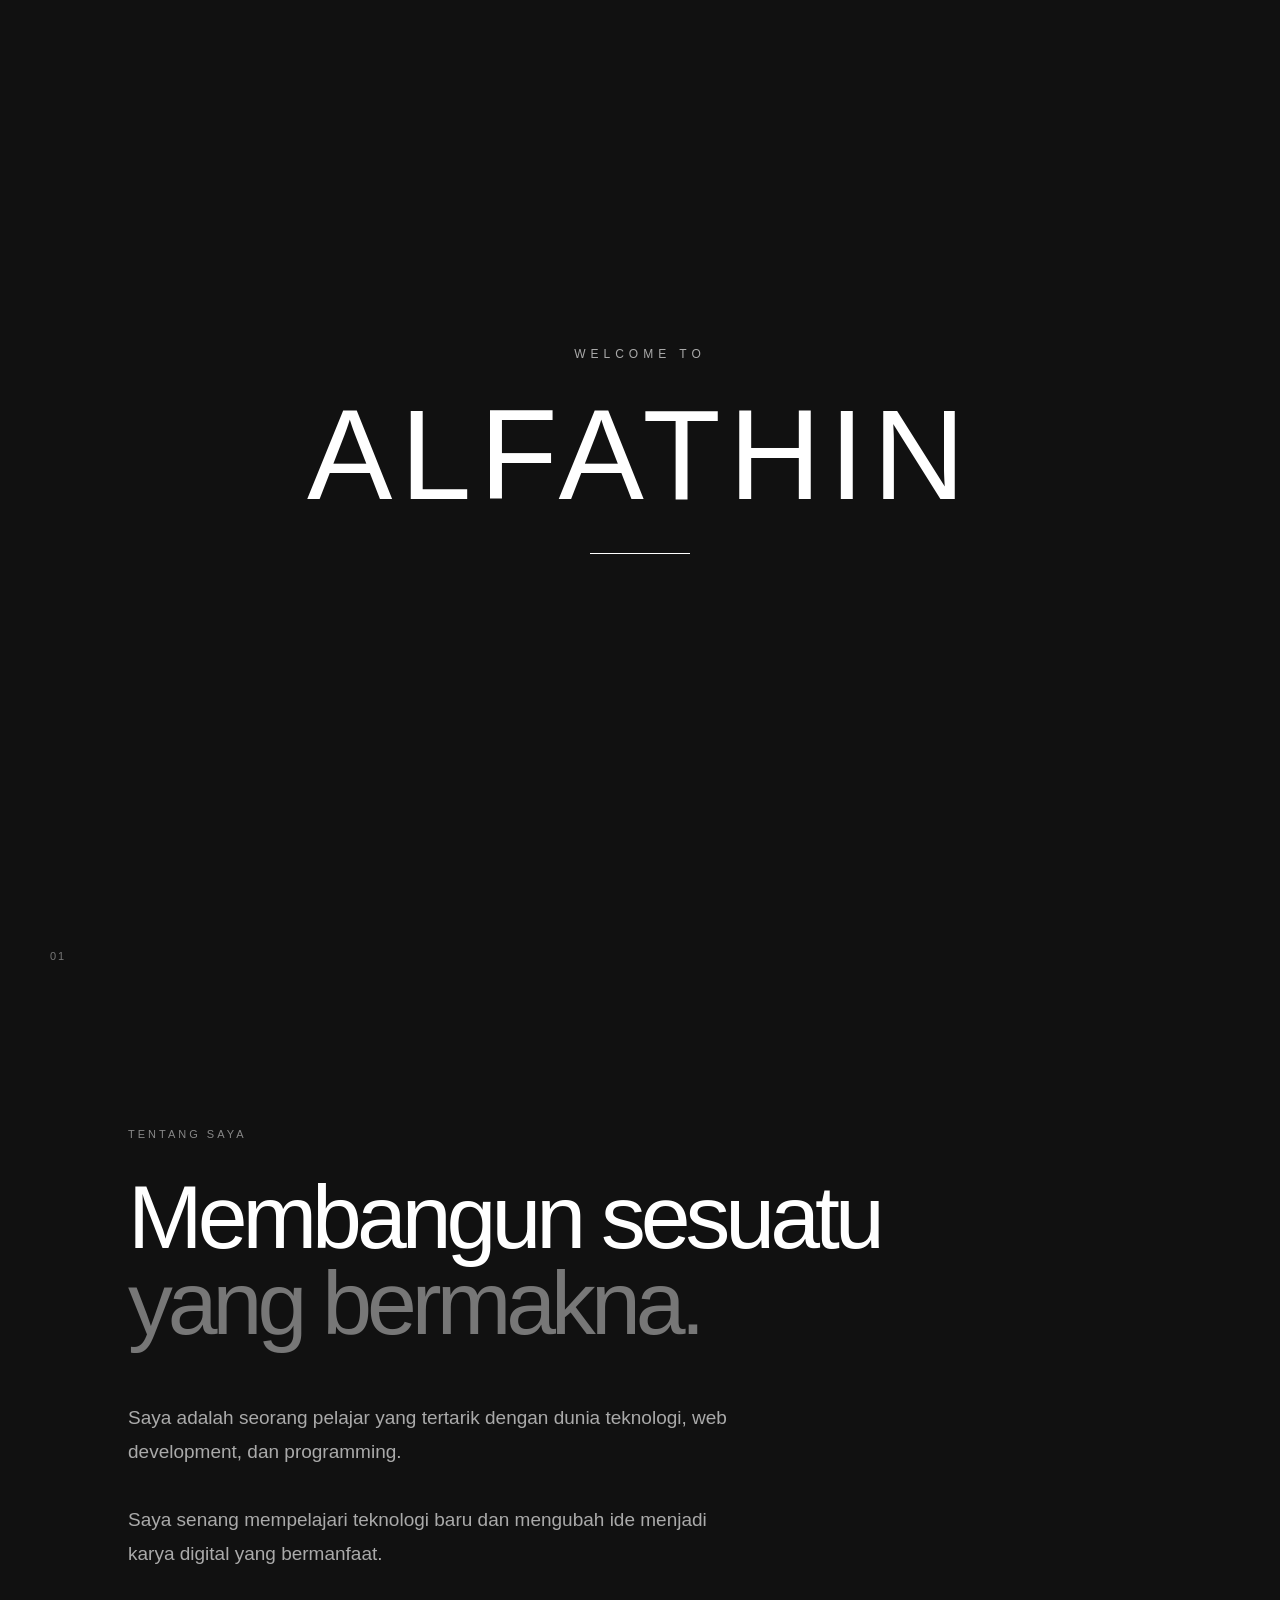
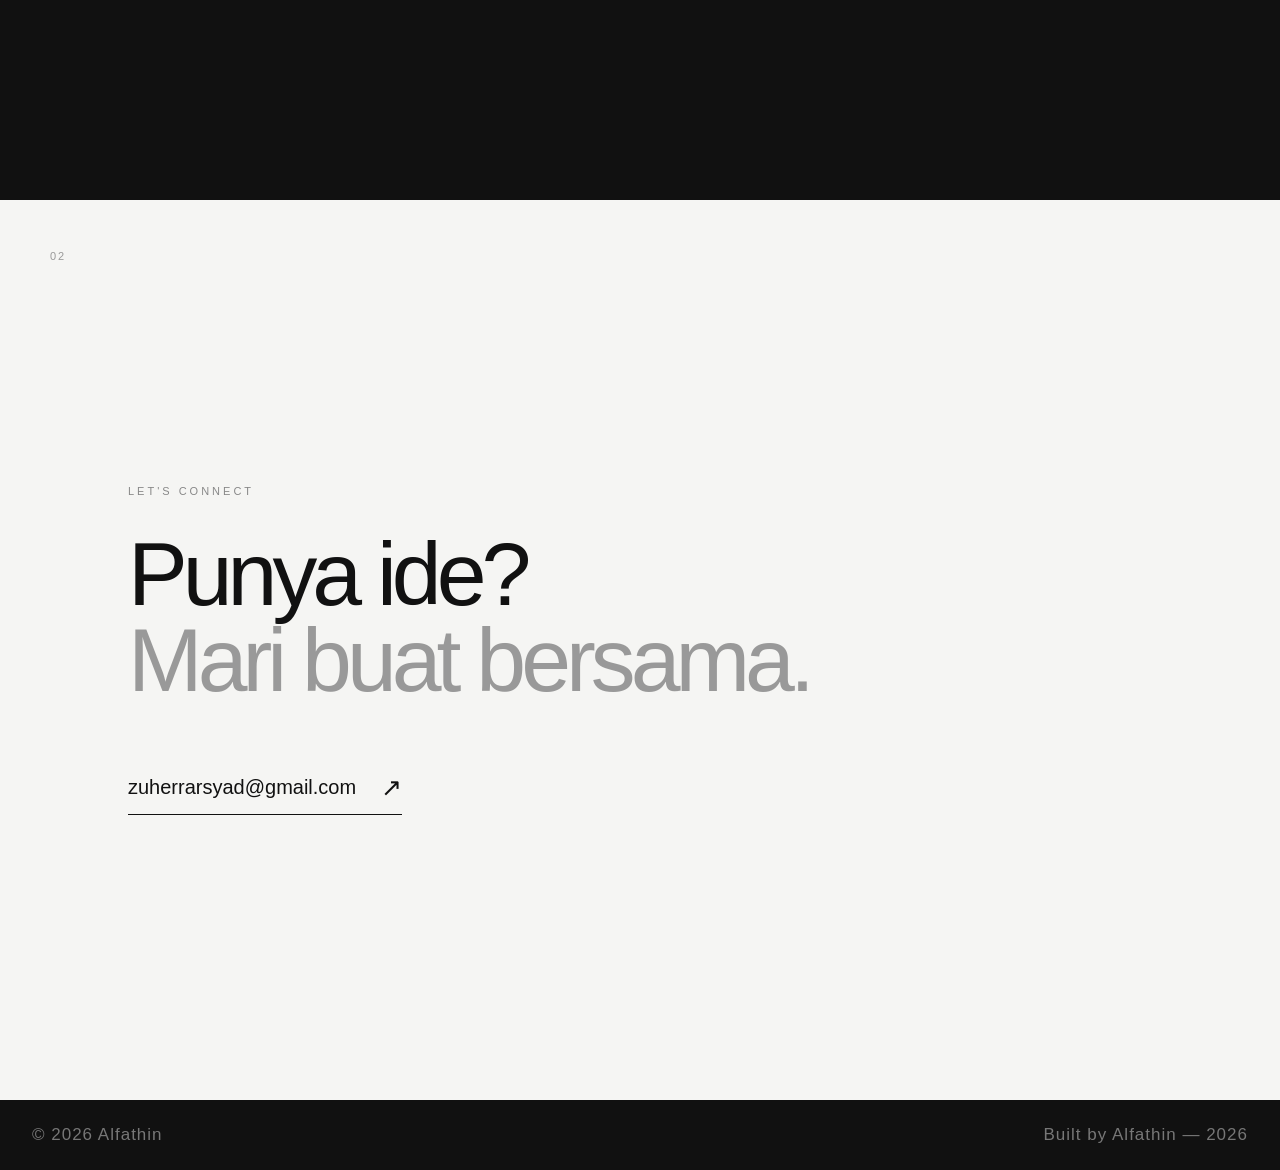
==== commit 55904829: "Update Website" ====
--- a/index.html
+++ b/index.html
@@ -52,48 +52,42 @@
         </div>
 
 
-        <!-- ========================================
-             LOCATION
-        ======================================== -->
-
-        <div class="location">
-
-    <div class="location-info">
-
-        <span>
-            LOCATED
-        </span>
-
-        <strong>
-            INDONESIA
-        </strong>
-
+       <!-- ========================================
+     LOCATION
+======================================== -->
+
+<div class="location-wrapper">
+
+    <div class="portfolio-label">
+        PORTFOLIO BY FATHIN
     </div>
 
-    <a
-        href="https://www.google.com/maps/place/6%C2%B024'17.0%22S+106%C2%B047'53.0%22E/@-6.4047207,106.7974143,19z/data=!3m1!4b1!4m4!3m3!8m2!3d-6.404722!4d106.798058?entry=ttu&g_ep=EgoyMDI2MDkzMC4wIKXMDSoASAFQAw%3D%3D"
-        class="earth-button"
-        aria-label="Buka Google Maps"
-        target="_blank"
-    >
-        <span class="earth-icon"></span>
-    </a>
-
-    <div
-        class="location-detail"
-        id="locationDetail"
-    >
-
-        <span>
-            CURRENT LOCATION
-        </span>
-
-        <strong>
-            INDONESIA
-        </strong>
+    <div class="location">
+
+        <div class="location-info">
+
+            <span>
+                LOCATED
+            </span>
+
+            <strong>
+                INDONESIA
+            </strong>
+
+        </div>
+
+        <a
+            href="https://www.google.com/maps/place/6%C2%B024'17.0%22S+106%C2%B047'53.0%22E"
+            class="earth-button"
+            aria-label="Buka Google Maps"
+            target="_blank"
+        >
+            <span class="earth-icon"></span>
+        </a>
 
     </div>
 
+</div>
 </div>
 
         <!-- ========================================
--- a/style.css
+++ b/style.css
@@ -13,7 +13,7 @@
 }
 
 body {
-    font-family: 'Manrope', sans-serif;;
+    font-family: 'Manrope', Arial, Helvetica, sans-serif;
     background: #f5f5f3;
     color: #111;
     overflow-x: hidden;
@@ -28,6 +28,7 @@
     position: absolute;
     top: 0;
     left: 0;
+
     width: 100%;
 
     padding: 30px 32px;
@@ -40,12 +41,15 @@
 }
 
 .logo {
-    
-    color: #111 ;
+    color: #111;
     font-size: 15px;
     font-weight: 500;
+
     letter-spacing: 0;
+
     white-space: nowrap;
+
+    text-decoration: none;
 }
 
 nav {
@@ -57,6 +61,7 @@
     position: relative;
 
     color: #111;
+
     text-decoration: none;
 
     font-size: 14px;
@@ -69,6 +74,7 @@
     content: "";
 
     position: absolute;
+
     left: 0;
     bottom: -6px;
 
@@ -94,6 +100,7 @@
 
     width: 100%;
     height: 100vh;
+
     min-height: 680px;
 
     overflow: hidden;
@@ -112,15 +119,18 @@
     position: absolute;
 
     top: 95px;
+
     left: 32px;
     right: 32px;
 
     display: flex;
+
     justify-content: space-between;
 
     color: #777;
 
     font-size: 10px;
+
     letter-spacing: 2px;
 
     z-index: 30;
@@ -129,12 +139,13 @@
 
 /* ========================================
    LOCATION
+   OVAL SEMPURNA
 ======================================== */
 
 .location {
     position: absolute;
 
-    left: 0;
+    left: 32px;
     top: 45%;
 
     width: 245px;
@@ -142,64 +153,258 @@
 
     background: #111;
 
-    border-radius: 0 55px 55px 0;
-
-    display: flex;
+    /*
+       INI YANG MEMBUAT BENTUKNYA
+       OVAL / PILL SEMPURNA
+    */
+    border-radius: 999px;
+
+    display: flex;
+
     align-items: center;
+
     justify-content: space-between;
 
-    padding-left: 30px;
-    padding-right: 12px;
+    padding: 0 12px 0 30px;
 
     z-index: 30;
 
-    transition: 0.4s ease;
+    box-sizing: border-box;
+
+    transition: transform 0.3s ease;
 }
 
 .location:hover {
-    width: 265px;
-}
+    transform: translateX(5px);
+}
+
+
+/* ========================================
+   LOCATION TEXT
+======================================== */
 
 .location-info {
     display: flex;
+
     flex-direction: column;
+
     gap: 5px;
 
     color: white;
+
+    flex-shrink: 0;
 }
 
 .location-info span {
     font-size: 11px;
+
     letter-spacing: 2px;
+
     color: #aaa;
 }
 
 .location-info strong {
     font-size: 14px;
+
     letter-spacing: 1px;
+
     color: white;
-}
-
-
-/* ========================================
-   CIRCLE
-======================================== */
-
-.circle {
-    width: 70px;
-    height: 70px;
-
-    border-radius: 50%;
+
+    font-weight: 600;
+}
+
+
+/* ========================================
+   GLOBE BUTTON
+======================================== */
+
+.location .earth-button {
+    position: relative;
+
+    width: 70px !important;
+    height: 70px !important;
+
+    min-width: 70px !important;
+    min-height: 70px !important;
+
+    max-width: 70px !important;
+    max-height: 70px !important;
+
+    flex: 0 0 70px;
+
+    padding: 0 !important;
+    margin: 0;
+
+    border: none !important;
+
+    border-radius: 50% !important;
 
     background: #f5f5f3;
-    color: #111;
-
-    display: flex;
+
+    display: flex;
+
     align-items: center;
     justify-content: center;
 
-    font-size: 28px;
-    font-weight: 300;
+    box-sizing: border-box;
+
+    cursor: pointer;
+
+    text-decoration: none;
+
+    overflow: hidden;
+
+    aspect-ratio: 1 / 1;
+
+    transition:
+        transform 0.3s ease,
+        background 0.3s ease;
+}
+
+
+/* ========================================
+   GLOBE ICON
+======================================== */
+
+.location .earth-icon {
+    position: relative;
+
+    display: block;
+
+    width: 34px !important;
+    height: 34px !important;
+
+    min-width: 34px !important;
+    min-height: 34px !important;
+
+    max-width: 34px !important;
+    max-height: 34px !important;
+
+    border: 1.5px solid #111;
+
+    border-radius: 50% !important;
+
+    box-sizing: border-box;
+
+    aspect-ratio: 1 / 1;
+
+    transition: transform 0.6s ease;
+}
+
+
+/* ========================================
+   GLOBE - GARIS VERTIKAL
+======================================== */
+
+.location .earth-icon::before {
+    content: "";
+
+    position: absolute;
+
+    left: 7px;
+    right: 7px;
+
+    top: 1px;
+    bottom: 1px;
+
+    border-left: 1px solid #111;
+    border-right: 1px solid #111;
+
+    border-radius: 50%;
+}
+
+
+/* ========================================
+   GLOBE - GARIS HORIZONTAL
+======================================== */
+
+.location .earth-icon::after {
+    content: "";
+
+    position: absolute;
+
+    left: 3px;
+    right: 3px;
+
+    top: 15px;
+
+    height: 1px;
+
+    background: #111;
+}
+
+
+/* ========================================
+   GLOBE HOVER
+======================================== */
+
+.location .earth-button:hover {
+    transform: scale(1.07);
+}
+
+.location .earth-button:hover .earth-icon {
+    transform: rotate(180deg);
+}
+
+
+/* ========================================
+   LOCATION DETAIL
+======================================== */
+
+.location-detail {
+    position: absolute;
+
+    top: 105px;
+    left: 0;
+
+    min-width: 180px;
+
+    padding: 16px 18px;
+
+    background: #111;
+
+    color: white;
+
+    display: flex;
+
+    flex-direction: column;
+
+    gap: 6px;
+
+    opacity: 0;
+
+    visibility: hidden;
+
+    transform: translateY(-8px);
+
+    transition:
+        opacity 0.3s ease,
+        transform 0.3s ease,
+        visibility 0.3s ease;
+}
+
+.location-detail.show {
+    opacity: 1;
+
+    visibility: visible;
+
+    transform: translateY(0);
+}
+
+.location-detail span {
+    font-size: 8px;
+
+    letter-spacing: 2px;
+
+    color: #888;
+}
+
+.location-detail strong {
+    font-size: 15px;
+
+    font-weight: 500;
+
+    letter-spacing: 1px;
 }
 
 
@@ -218,7 +423,9 @@
 
 .arrow {
     font-size: 35px;
+
     margin-bottom: 25px;
+
     font-weight: 300;
 }
 
@@ -234,6 +441,7 @@
 
 .description strong {
     color: #111;
+
     font-weight: 600;
 }
 
@@ -250,57 +458,78 @@
 
     transform: translateX(-50%);
 
-    /*
-       UBAH INI UNTUK MEMBESARKAN / MENGECILKAN FOTO
-
-       70%  = kecil
-       80%  = sedang
-       90%  = besar
-       100% = sangat besar
-    */
     height: 110%;
 
     z-index: 5;
 
     display: flex;
+
     align-items: flex-end;
+
     justify-content: center;
+
+    animation:
+        fotoMasuk
+        1.2s
+        cubic-bezier(0.22, 1, 0.36, 1)
+        forwards;
 }
 
 .person img {
     display: block;
 
     height: 100%;
+
     width: auto;
 
     max-width: 100%;
 
     object-fit: contain;
-      /* jangan gunakan filter blur */
+
     filter: none;
 }
 
 
 /* ========================================
+   ANIMASI FOTO
+======================================== */
+
+@keyframes fotoMasuk {
+
+    from {
+        opacity: 0;
+
+        transform:
+            translateX(-50%)
+            translateY(80px);
+    }
+
+    to {
+        opacity: 1;
+
+        transform:
+            translateX(-50%)
+            translateY(0);
+    }
+
+}
+
+
+/* ========================================
    RUNNING TEXT
-   ALFATHIN BERGERAK KANAN → KIRI
 ======================================== */
 
 .running-wrapper {
     position: absolute;
 
     left: 0;
+
     bottom: 3%;
 
     width: 100%;
 
     overflow: hidden;
 
-    /*
-       PENTING:
-       10 membuat tulisan berada
-       DI DEPAN FOTO
-    */
     z-index: 10;
 
     pointer-events: none;
@@ -313,22 +542,25 @@
 
     white-space: nowrap;
 
-    animation: runningText 25s linear infinite;
+    animation:
+        runningText
+        25s
+        linear
+        infinite;
 }
 
 .running-track span {
-    
     display: block;
 
     margin-right: 80px;
 
     color: #111;
 
-    /*
-       UBAH INI UNTUK UKURAN
-       TULISAN ALFATHIN
-    */
-    font-size: clamp(15px, 16vw, 290px);
+    font-size: clamp(
+        15px,
+        16vw,
+        290px
+    );
 
     font-weight: 100;
 
@@ -368,6 +600,7 @@
     bottom: 3px;
 
     display: flex;
+
     justify-content: space-between;
 
     z-index: 40;
@@ -392,9 +625,11 @@
     padding: 140px 10%;
 
     background: #111;
+
     color: #fff;
 
     display: flex;
+
     align-items: center;
 }
 
@@ -429,7 +664,11 @@
 
 .about h2,
 .contact h2 {
-    font-size: clamp(50px, 7vw, 100px);
+    font-size: clamp(
+        50px,
+        7vw,
+        100px
+    );
 
     line-height: 0.95;
 
@@ -472,6 +711,7 @@
     color: #111;
 
     display: flex;
+
     align-items: center;
 }
 
@@ -524,7 +764,8 @@
 }
 
 .email:hover span {
-    transform: translate(5px, -5px);
+    transform:
+        translate(5px, -5px);
 }
 
 
@@ -550,6 +791,132 @@
 
 
 /* ========================================
+   WELCOME SCREEN
+======================================== */
+
+.welcome-screen {
+    position: fixed;
+
+    inset: 0;
+
+    background: #111;
+
+    color: white;
+
+    display: flex;
+
+    align-items: center;
+
+    justify-content: center;
+
+    z-index: 99999;
+
+    pointer-events: none;
+
+    animation:
+        welcomeOut
+        1.2s
+        cubic-bezier(
+            0.77,
+            0,
+            0.18,
+            1
+        )
+        2.5s
+        forwards;
+}
+
+.welcome-content {
+    text-align: center;
+}
+
+.welcome-text,
+.welcome-content h1 {
+    font-size: clamp(
+        50px,
+        10vw,
+        130px
+    );
+
+    font-weight: 300;
+
+    letter-spacing: 8px;
+
+    margin: 0;
+}
+
+.welcome-xtra {
+    display: block;
+
+    font-size: 12px;
+
+    letter-spacing: 5px;
+
+    margin-bottom: 20px;
+
+    color: #aaa;
+}
+
+.welcome-line {
+    display: block;
+
+    width: 100px;
+
+    height: 1px;
+
+    background: white;
+
+    margin: 25px auto 0;
+
+    transform-origin: center;
+
+    animation:
+        welcomeLine
+        1s
+        ease
+        0.8s
+        forwards;
+}
+
+
+/* ========================================
+   WELCOME ANIMATION
+======================================== */
+
+@keyframes welcomeOut {
+
+    0% {
+        opacity: 1;
+
+        visibility: visible;
+    }
+
+    100% {
+        opacity: 0;
+
+        visibility: hidden;
+    }
+
+}
+
+@keyframes welcomeLine {
+
+    from {
+        transform: scaleX(0);
+
+        opacity: 0;
+    }
+
+    to {
+        transform: scaleX(1);
+
+        opacity: 1;
+    }
+
+}
+
+
+/* ========================================
    TABLET
 ======================================== */
 
@@ -565,11 +932,13 @@
 
     .hero-top {
         left: 20px;
+
         right: 20px;
     }
 
     .description {
         right: 5%;
+
         top: 25%;
     }
 
@@ -577,36 +946,64 @@
         font-size: 21px;
     }
 
+
+    /* LOCATION TABLET */
+
     .location {
+        left: 20px;
+
         width: 210px;
+
         height: 82px;
-    }
-
-    .circle {
-        width: 58px;
-        height: 58px;
-    }
+
+        padding-left: 22px;
+
+        padding-right: 10px;
+    }
+
+    .location .earth-button {
+        width: 58px !important;
+        height: 58px !important;
+
+        min-width: 58px !important;
+        min-height: 58px !important;
+
+        max-width: 58px !important;
+        max-height: 58px !important;
+
+        flex: 0 0 58px;
+    }
+
+    .location .earth-icon {
+        width: 28px !important;
+        height: 28px !important;
+
+        min-width: 28px !important;
+        min-height: 28px !important;
+
+        max-width: 28px !important;
+        max-height: 28px !important;
+    }
+
 
     .person {
-        /*
-           UBAH JIKA FOTO DI TABLET
-           TERLALU BESAR/KECIL
-        */
         height: 78%;
     }
 
     .running-track span {
-        
-        
         font-size: 120px;
-        letter-spacing: 18px;
+
+        letter-spacing: -8px;
+
         margin-right: 45px;
     }
 
     .hero-bottom {
         left: 20px;
+
         right: 20px;
     }
+
 }
 
 
@@ -642,6 +1039,7 @@
         top: 80px;
 
         left: 18px;
+
         right: 18px;
 
         font-size: 8px;
@@ -650,11 +1048,13 @@
 
     .description {
         top: 18%;
+
         right: 18px;
     }
 
     .arrow {
         font-size: 25px;
+
         margin-bottom: 12px;
     }
 
@@ -663,13 +1063,26 @@
     }
 
 
+    /* LOCATION MOBILE */
+
     .location {
+        left: 18px;
+
         top: 52%;
 
         width: 175px;
+
         height: 70px;
 
         padding-left: 20px;
+
+        padding-right: 8px;
+
+        border-radius: 999px;
+    }
+
+    .location-info {
+        gap: 4px;
     }
 
     .location-info span {
@@ -680,39 +1093,46 @@
         font-size: 11px;
     }
 
-    .circle {
-        width: 50px;
-        height: 50px;
-
-        font-size: 20px;
-    }
-
-
-    /* ====================================
-       FOTO MOBILE
-    ==================================== */
+
+    .location .earth-button {
+        width: 50px !important;
+        height: 50px !important;
+
+        min-width: 50px !important;
+        min-height: 50px !important;
+
+        max-width: 50px !important;
+        max-height: 50px !important;
+
+        flex: 0 0 50px;
+    }
+
+    .location .earth-icon {
+        width: 23px !important;
+        height: 23px !important;
+
+        min-width: 23px !important;
+        min-height: 23px !important;
+
+        max-width: 23px !important;
+        max-height: 23px !important;
+    }
+
+
+    /* FOTO MOBILE */
 
     .person {
-        /*
-           UBAH INI JIKA FOTO DI HP
-           TERLALU BESAR/KECIL
-        */
         height: 65%;
 
         z-index: 5;
     }
 
 
-    /* ====================================
-       RUNNING TEXT MOBILE
-    ==================================== */
+    /* RUNNING TEXT MOBILE */
 
     .running-wrapper {
         bottom: 9%;
 
-        /*
-           TULISAN TETAP DI DEPAN FOTO
-        */
         z-index: 10;
     }
 
@@ -731,6 +1151,7 @@
 
     .hero-bottom {
         left: 18px;
+
         right: 18px;
 
         bottom: 18px;
@@ -738,18 +1159,19 @@
         font-size: 7px;
     }
 
+
+    /* ABOUT / CONTACT */
 
     .about,
     .contact {
         padding: 100px 25px;
     }
 
-
     .section-number {
         top: 35px;
+
         left: 25px;
     }
-
 
     .about h2,
     .contact h2 {
@@ -758,551 +1180,164 @@
         letter-spacing: -3px;
     }
 
-
     .about-text {
         margin-top: 35px;
 
         font-size: 16px;
     }
 
-
     .contact h2 {
         margin-bottom: 45px;
     }
 
-
     .email {
         font-size: 16px;
     }
 
 
+    /* FOOTER */
+
     footer {
         padding: 20px;
 
         font-size: 8px;
     }
 
-    /* ========================================
-   ANIMASI FOTO MASUK
-======================================== */
-
-.person {
-    animation: fotoMasuk 1.2s cubic-bezier(0.22, 1, 0.36, 1) forwards;
-}
-
-@keyframes fotoMasuk {
-    from {
-        opacity: 0;
-        transform: translateX(-50%) translateY(80px);
-    }
-
-    to {
-        opacity: 1;
-        transform: translateX(-50%) translateY(0);
-    }
-}
+
+    /* WELCOME */
+
+    .welcome-content h1 {
+        font-size: 55px;
+
+        letter-spacing: 5px;
+    }
+
+    .welcome-xtra {
+        font-size: 9px;
+
+        letter-spacing: 3px;
+    }
 
 }/* ========================================
-   3D EARTH
+   PORTFOLIO + LOCATION
+======================================== */
+
+.location-wrapper {
+    position: absolute;
+
+    left: 0;
+
+    /* POSISI LOCATION AGAK KE TENGAH-BAWAH */
+    top: 58%;
+
+    z-index: 30;
+}
+
+
+/* ========================================
+   PORTFOLIO BY FATHIN
+======================================== */
+
+.portfolio-label {
+    margin-left: 50px;
+    margin-bottom: 18px;
+
+    font-size: 11px;
+    font-weight: 500;
+
+    letter-spacing: 4px;
+
+    color: #111;
+}
+
+
+/* ========================================
+   LOCATION BOX
+======================================== */
+
+.location {
+    width: 240px;
+    height: 96px;
+
+    background: #111;
+    color: white;
+
+    border-radius: 0 50px 50px 0;
+
+    display: flex;
+    align-items: center;
+    justify-content: space-between;
+
+    padding: 0 18px 0 50px;
+}
+
+
+/* ========================================
+   LOCATION TEXT
+======================================== */
+
+.location-info {
+    display: flex;
+    flex-direction: column;
+    gap: 8px;
+}
+
+.location-info span {
+    font-size: 9px;
+
+    letter-spacing: 3px;
+
+    color: #999;
+}
+
+.location-info strong {
+    font-size: 13px;
+
+    font-weight: 500;
+
+    letter-spacing: 1px;
+}
+
+
+/* ========================================
+   EARTH BUTTON
 ======================================== */
 
 .earth-button {
-    width: 75px;
-    height: 75px;
+    width: 55px;
+    height: 55px;
 
     border-radius: 50%;
 
-    overflow: hidden;
-
-    background: #111;
+    background: #1a1a1a;
 
     display: flex;
     align-items: center;
     justify-content: center;
 
-    cursor: pointer;
+    text-decoration: none;
 
     box-shadow:
-        0 8px 20px rgba(0, 0, 0, 0.35),
-        inset -8px -8px 15px rgba(0, 0, 0, 0.45),
-        inset 5px 5px 12px rgba(255, 255, 255, 0.2);
-
-    transition: transform 0.4s ease;
-}
-
-.earth-button img {
-    width: 100%;
-    height: 100%;
-
-    object-fit: cover;
-
-    display: block;
-
-    animation: earthRotate 1ms linear infinite;
-}
-
-
-/* Bumi berputar */
-
-@keyframes earthRotate {
-
-    from {
-        transform: rotate(0deg);
-    }
-
-    to {
-        transform: rotate(360deg);
-    }
-
-}
-
-
-/* Efek ketika mouse diarahkan */
-
-.earth-button:hover {
-    transform: scale(1.1);
-
-    
-    
-}
-/* ========================================
-   WELCOME SCREEN
-======================================== */
-
-.welcome-screen {
-    position: fixed;
-    inset: 0;
-    background: #111;
-    color: white;
-    display: flex;
-    align-items: center;
-    justify-content: center;
-    z-index: 99999;
-
-    animation: welcomeOut 1s ease 2s forwards;
-    pointer-events: none;
-}
-
-.welcome-text {
-    font-size: clamp(40px, 8vw, 100px);
-    font-weight: 300;
-    letter-spacing: 8px;
-
-    animation: welcomeText 1.5s ease forwards;
-}
-
-/* Tulisan muncul */
-@keyframes welcomeText {
-    0% {
-        opacity: 0;
-        transform: translateY(30px);
-    }
-
-    100% {
-        opacity: 1;
-        transform: translateY(0);
-    }
-}
-
-/* Layar welcome menghilang */
-@keyframes welcomeOut {
-    0% {
-        opacity: 1;
-        visibility: visible;
-    }
-
-    100% {
-        opacity: 0;
-        visibility: hidden;
-        pointer-events: none;
-    }
-}
-/* ========================================
-   MODERN LOCATION
-======================================== */
-
-.location {
-    position: absolute;
-
-    right: 32px;
-    top: 95px;
-
-    display: flex;
-    align-items: center;
-
-    gap: 18px;
-
-    z-index: 50;
-}
-
-
-/* TEXT LOCATION */
-
-.location-info {
-    display: flex;
-
-    flex-direction: column;
-
-    align-items: flex-end;
-
-    gap: 4px;
-}
-
-
-.location-info span {
-    font-size: 9px;
-
-    letter-spacing: 2.5px;
-
-    color: #777;
-
-    font-weight: 500;
-}
-
-
-.location-info strong {
-    font-size: 13px;
-
-    letter-spacing: 1.5px;
-
-    font-weight: 500;
-
-    color: #111;
-}
-
-
-/* ========================================
-   EARTH BUTTON
-======================================== */
-
-.earth-button {
-
-    position: relative;
-
-    width: 44px;
-    height: 44px;
-
-    padding: 0;
-
-    border: 1px solid #111;
+        inset 0 0 15px rgba(255,255,255,0.05),
+        0 5px 15px rgba(0,0,0,0.2);
+}
+
+
+.earth-icon {
+    width: 28px;
+    height: 28px;
 
     border-radius: 50%;
 
-    background: transparent;
-
-    display: flex;
-
-    align-items: center;
-    justify-content: center;
-
-    cursor: pointer;
-
-    overflow: visible;
-
-    transition:
-        background .35s ease,
-        transform .35s ease;
-
-}
-
-
-/* GLOBE */
-
-.earth-icon {
-
-    display: block;
-
-    width: 20px;
-    height: 20px;
-
-    border: 1px solid #111;
-
-    border-radius: 50%;
-
-    font-size: 0;
-
-    position: relative;
-
-    transition:
-        transform .7s ease,
-        border-color .35s ease;
-
-}
-
-
-/* GARIS GLOBE */
-
-.earth-icon::before {
-
-    content: "";
-
-    position: absolute;
-
-    left: 4px;
-    right: 4px;
-
-    top: 5px;
-    bottom: 5px;
-
-    border-left: 1px solid #111;
-    border-right: 1px solid #111;
-
-    border-radius: 50%;
-
-}
-
-
-.earth-icon::after {
-
-    content: "";
-
-    position: absolute;
-
-    left: 2px;
-    right: 2px;
-
-    top: 9px;
-
-    height: 1px;
-
-    background: #111;
-
-}
-
-
-/* ========================================
-   HOVER
-======================================== */
-
-.earth-button:hover {
-
-    background: #111;
-
-    transform: scale(1.08);
-
-}
-
-
-.earth-button:hover .earth-icon {
-
-    border-color: white;
-
-    transform: rotate(180deg);
-
-}
-
-
-.earth-button:hover .earth-icon::before {
-
-    border-color: white;
-
-}
-
-
-.earth-button:hover .earth-icon::after {
-
-    background: white;
-
-}
-
-
-/* ========================================
-   ACTIVE / CLICK
-======================================== */
-
-.earth-button.active {
-
-    transform: scale(1.12);
-
-}
-
-
-.earth-button.active .earth-icon {
-
-    transform: rotate(360deg);
-
-}
-
-
-/* ========================================
-   PULSE
-======================================== */
-
-.earth-button.active::after {
-
-    content: "";
-
-    position: absolute;
-
-    width: 44px;
-    height: 44px;
-
-    border: 1px solid #111;
-
-    border-radius: 50%;
-
-    animation:
-        locationPulse
-        .8s
-        ease-out
-        forwards;
-
-}
-
-
-@keyframes locationPulse {
-
-    0% {
-
-        opacity: .8;
-
-        transform: scale(1);
-
-    }
-
-    100% {
-
-        opacity: 0;
-
-        transform: scale(1.8);
-
-    }
-
-}
-
-
-/* ========================================
-   LOCATION DETAIL
-======================================== */
-
-.location-detail {
-
-    position: absolute;
-
-    top: 58px;
-
-    right: 0;
-
-    min-width: 180px;
-
-    padding: 16px 18px;
-
-    background: #111;
-
-    color: white;
-
-    display: flex;
-
-    flex-direction: column;
-
-    gap: 6px;
-
-    opacity: 0;
-
-    visibility: hidden;
-
-    transform:
-        translateY(-8px)
-        scale(.96);
-
-    transition:
-        opacity .35s ease,
-        transform .35s ease,
-        visibility .35s ease;
-
-}
-
-
-/* SHOW */
-
-.location-detail.show {
-
-    opacity: 1;
-
-    visibility: visible;
-
-    transform:
-        translateY(0)
-        scale(1);
-
-}
-
-
-.location-detail span {
-
-    font-size: 8px;
-
-    letter-spacing: 2px;
-
-    color: #888;
-
-}
-
-
-.location-detail strong {
-
-    font-size: 15px;
-
-    font-weight: 500;
-
-    letter-spacing: 1px;
-
-}
-
-
-/* ========================================
-   MOBILE
-======================================== */
-
-@media (max-width: 600px) {
-
-    .location {
-
-        right: 20px;
-
-        top: 85px;
-
-        gap: 10px;
-
-    }
-
-
-    .location-info span {
-
-        font-size: 8px;
-
-    }
-
-
-    .location-info strong {
-
-        font-size: 11px;
-
-    }
-
-
-    .earth-button {
-
-        width: 38px;
-        height: 38px;
-
-    }
-
-
-    .earth-icon {
-
-        width: 17px;
-        height: 17px;
-
-    }
-
-
-    .location-detail {
-
-        top: 52px;
-
-        min-width: 160px;
-
-    }
-
-}
+    background:
+        radial-gradient(
+            circle at 35% 30%,
+            #333 0%,
+            #111 55%,
+            #050505 100%
+        );
+
+    box-shadow:
+        inset -5px -5px 10px rgba(0,0,0,0.7),
+        inset 3px 3px 8px rgba(255,255,255,0.05);
+}
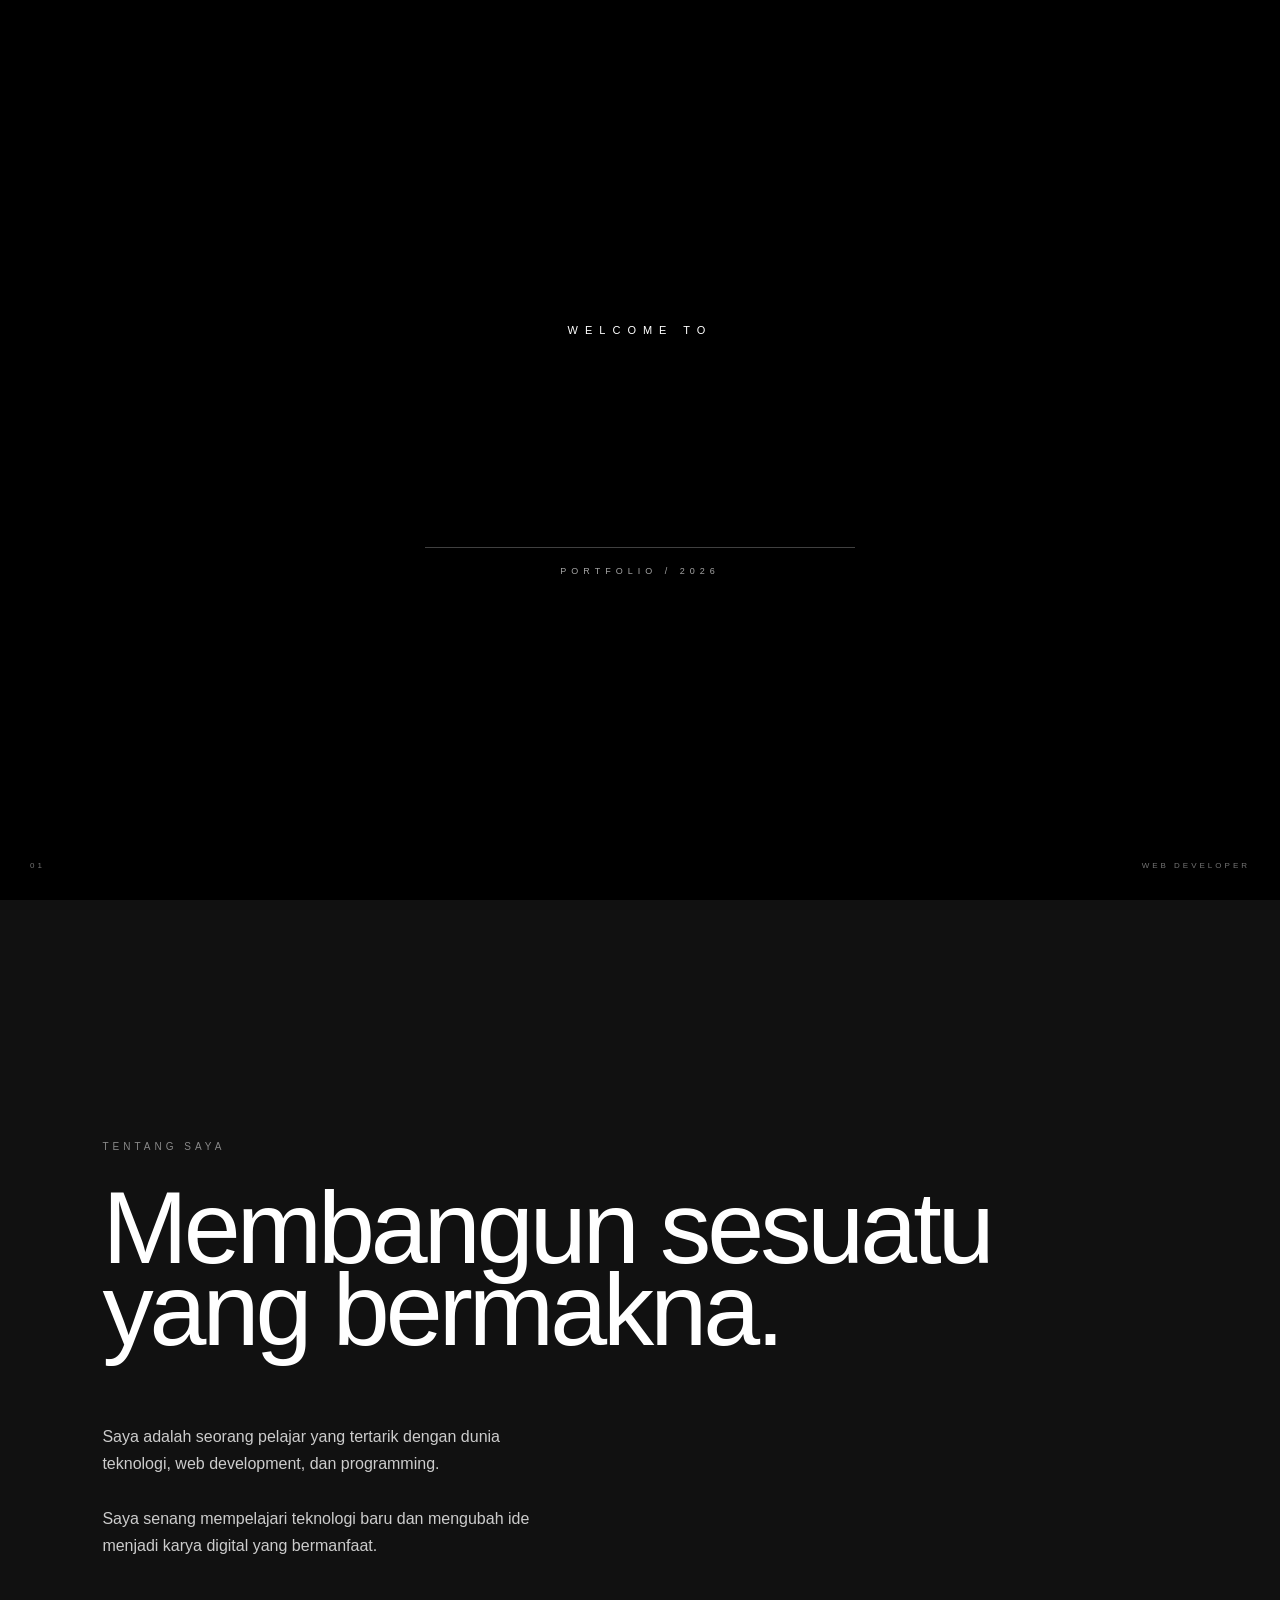
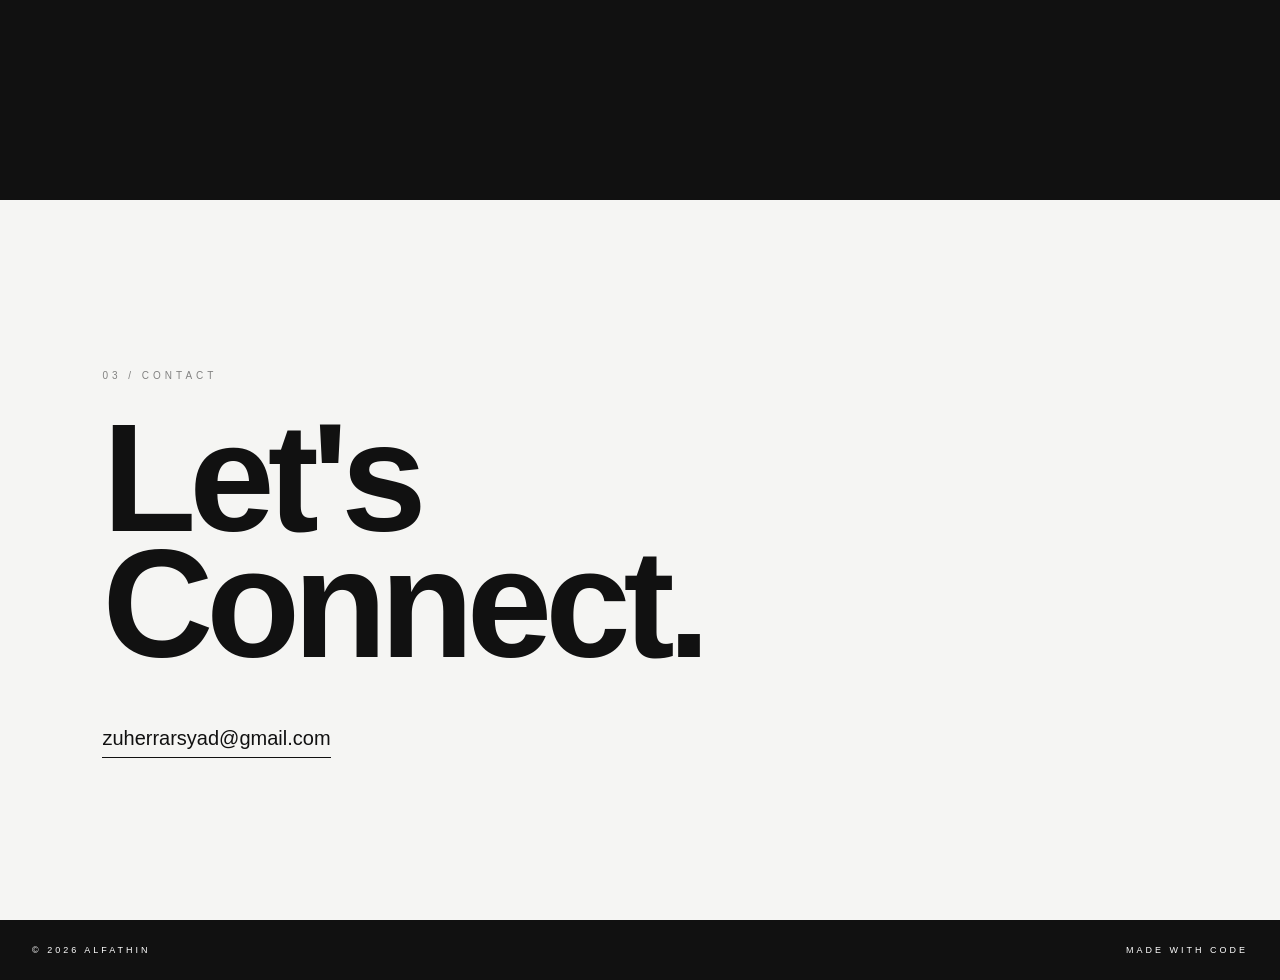
==== commit 11125d21: "Update Website" ====
--- a/index.html
+++ b/index.html
@@ -12,32 +12,93 @@
 
 <body>
 
-    <!-- ========================================
+    <!-- =========================
+         CUSTOM CURSOR
+    ========================== -->
+
+    <div class="cursor"></div>
+    <div class="cursor-dot"></div>
+
+
+    <!-- =========================
+         WELCOME SCREEN
+    ========================== -->
+
+    <div id="welcome-screen">
+
+        <div class="welcome-content">
+
+            <p class="welcome-small">
+                WELCOME TO
+            </p>
+
+            <h1>
+                ALFATHIN
+            </h1>
+
+            <!-- GARIS LOADING -->
+
+            <div class="loading-line">
+                <div class="loading-progress"></div>
+            </div>
+
+            <span class="welcome-year">
+                PORTFOLIO / 2026
+            </span>
+
+        </div>
+
+
+        <!-- INFORMASI SUDUT -->
+
+        <div class="welcome-corner welcome-left">
+            01
+        </div>
+
+        <div class="welcome-corner welcome-right">
+            WEB DEVELOPER
+        </div>
+
+    </div>
+
+
+    <!-- =========================
          NAVBAR
-    ======================================== -->
+    ========================== -->
 
     <header class="navbar">
 
         <a href="index.html" class="logo">
-            © Code by Alfathin
+            PORTFOLIO BY FATHIN
         </a>
 
         <nav>
-            <a href="index.html">Home</a>
-            <a href="about.html">About me</a>
-            <a href="contact.html">Contact Me</a>
+
+            <a href="index.html">
+                Home
+            </a>
+
+            <a href="about.html">
+                About me
+            </a>
+
+            <a href="contact.html">
+                Contact Me
+            </a>
+
         </nav>
 
     </header>
 
 
-    <!-- ========================================
+    <!-- =========================
          HERO
-    ======================================== -->
+    ========================== -->
 
     <section class="hero" id="home">
 
-        <!-- INFORMASI ATAS -->
+
+        <!-- HERO TOP -->
 
         <div class="hero-top">
 
@@ -52,47 +113,62 @@
         </div>
 
 
-       <!-- ========================================
-     LOCATION
-======================================== -->
-
-<div class="location-wrapper">
-
-    <div class="portfolio-label">
-        PORTFOLIO BY FATHIN
-    </div>
-
-    <div class="location">
-
-        <div class="location-info">
-
-            <span>
-                LOCATED
-            </span>
-
-            <strong>
-                INDONESIA
-            </strong>
-
-        </div>
-
-        <a
-            href="https://www.google.com/maps/place/6%C2%B024'17.0%22S+106%C2%B047'53.0%22E"
-            class="earth-button"
-            aria-label="Buka Google Maps"
-            target="_blank"
-        >
-            <span class="earth-icon"></span>
-        </a>
-
-    </div>
-
-</div>
-</div>
-
-        <!-- ========================================
+        <!-- =========================
+             LOCATION
+        ========================== -->
+
+        <div class="location-wrapper">
+
+            <div class="portfolio-label">
+                PORTFOLIO BY FATHIN
+            </div>
+
+
+            <div class="location">
+
+                <div class="location-info">
+
+                    <span>
+                        LOCATED
+                    </span>
+
+                    <strong>
+                        INDONESIA
+                    </strong>
+
+                </div>
+
+
+                <!-- EARTH BUTTON -->
+
+                <a
+                    href="https://www.google.com/maps/place/Indonesia"
+                    class="earth-button"
+                    target="_blank"
+                    rel="noopener noreferrer"
+                    aria-label="Buka lokasi Indonesia"
+                >
+
+                    <span class="earth-oval">
+
+                        <span class="earth-line line-one"></span>
+
+                        <span class="earth-line line-two"></span>
+
+                        <span class="earth-line line-three"></span>
+
+                    </span>
+
+                </a>
+
+            </div>
+
+        </div>
+
+
+        <!-- =========================
              DESCRIPTION
-        ======================================== -->
+        ========================== -->
 
         <div class="description">
 
@@ -107,7 +183,6 @@
                 <strong>
                     Programming
                 </strong>
-
                 &<br>
 
                 <strong>
@@ -119,9 +194,38 @@
         </div>
 
 
-        <!-- ========================================
+        <!-- =========================
+             WAVE BACKGROUND
+        ========================== -->
+
+        <div class="wave-background">
+
+            <div class="wave wave-1"></div>
+            <div class="wave wave-2"></div>
+            <div class="wave wave-3"></div>
+            <div class="wave wave-4"></div>
+            <div class="wave wave-5"></div>
+
+        </div>
+
+
+        <!-- =========================
+             PHOTO
+        ========================== -->
+
+        <div class="person">
+
+            <img
+                src="images/profile.png"
+                alt="Foto Alfathin"
+            >
+
+        </div>
+
+
+        <!-- =========================
              RUNNING TEXT
-        ======================================== -->
+        ========================== -->
 
         <div class="running-wrapper">
 
@@ -131,6 +235,9 @@
                     Alfathin Zuhair A -
                     Alfathin Zuhair A -
                     Alfathin Zuhair A -
+                    Alfathin Zuhair A -
+                    Alfathin Zuhair A -
+                    Alfathin Zuhair A -
                 </span>
 
             </div>
@@ -138,23 +245,9 @@
         </div>
 
 
-        <!-- ========================================
-             FOTO
-        ======================================== -->
-
-        <div class="person">
-
-            <img
-                src="images/profile.png"
-                alt="Foto Alfathin"
-            >
-
-        </div>
-
-
-        <!-- ========================================
-             BOTTOM
-        ======================================== -->
+        <!-- =========================
+             HERO BOTTOM
+        ========================== -->
 
         <div class="hero-bottom">
 
@@ -171,101 +264,74 @@
     </section>
 
 
-    <!-- ========================================
+    <!-- =========================
          ABOUT
-    ======================================== -->
-
-    <section
-        class="about"
-        id="about"
-    >
-
-        <div class="section-number">
-            01
-        </div>
+    ========================== -->
+
+    <section class="about" id="about">
 
         <div class="about-content">
 
-            <div class="small-title">
+            <!-- LABEL -->
+
+            <span class="section-number">
                 TENTANG SAYA
+            </span>
+
+
+            <!-- JUDUL BESAR -->
+
+            <h2>
+                Membangun sesuatu
+                <span>yang bermakna.</span>
+            </h2>
+
+
+            <!-- DESKRIPSI -->
+
+            <div class="about-text">
+
+                <p>
+                    Saya adalah seorang pelajar yang tertarik dengan dunia
+                    teknologi, web development, dan programming.
+                </p>
+
+                <p>
+                    Saya senang mempelajari teknologi baru dan mengubah ide
+                    menjadi karya digital yang bermanfaat.
+                </p>
+
             </div>
 
+        </div>
+
+    </section>
+
+
+    <!-- =========================
+         CONTACT
+    ========================== -->
+
+    <section class="contact" id="contact">
+
+        <div class="contact-content">
+
+            <span class="section-number">
+                03 / CONTACT
+            </span>
+
+
             <h2>
-
-                Membangun sesuatu
-
-                <br>
-
-                <span>
-                    yang bermakna.
-                </span>
-
+                Let's<br>
+                Connect.
             </h2>
 
-            <p class="about-text">
-
-                Saya adalah seorang pelajar yang
-                tertarik dengan dunia teknologi,
-                web development, dan programming.
-
-                <br><br>
-
-                Saya senang mempelajari teknologi
-                baru dan mengubah ide menjadi
-                karya digital yang bermanfaat.
-
-            </p>
-
-        </div>
-
-    </section>
-
-
-    <!-- ========================================
-         CONTACT
-    ======================================== -->
-
-    <section
-        class="contact"
-        id="contact"
-    >
-
-        <div class="section-number">
-            02
-        </div>
-
-        <div class="contact-content">
-
-            <div class="small-title">
-                LET'S CONNECT
-            </div>
-
-            <h2>
-
-                Punya ide?
-
-                <br>
-
-                <span>
-                    Mari buat bersama.
-                </span>
-
-            </h2>
-
-
-            <!-- EMAIL -->
 
             <a
                 href="mailto:zuherrarsyad@gmail.com"
-                class="email"
+                class="email-link"
             >
-
                 zuherrarsyad@gmail.com
-
-                <span>
-                    ↗
-                </span>
-
             </a>
 
         </div>
@@ -273,47 +339,289 @@
     </section>
 
 
-    <!-- ========================================
+    <!-- =========================
          FOOTER
-    ======================================== -->
+    ========================== -->
 
     <footer>
 
         <span>
-            © 2026 Alfathin
+            © 2026 ALFATHIN
         </span>
 
         <span>
-            Built by Alfathin — 2026
+            MADE WITH CODE
         </span>
 
     </footer>
 
 
-    <!-- ========================================
-         WELCOME SCREEN
-    ======================================== -->
-
-    <div class="welcome-screen">
-
-        <div class="welcome-content">
-
-            <span class="welcome-xtra">
-                WELCOME TO
-            </span>
-
-            <h1>
-                ALFATHIN
-            </h1>
-
-            <span class="welcome-line"></span>
-
-        </div>
-
-    </div>
-
-
-    
+    <!-- =========================
+         JAVASCRIPT
+    ========================== -->
+
+    <script>
+
+        /* ========================================
+           WELCOME SCREEN
+        ======================================== */
+
+        window.addEventListener("load", () => {
+
+            const welcome =
+                document.getElementById("welcome-screen");
+
+            setTimeout(() => {
+
+                welcome.classList.add("hide");
+
+            }, 3400);
+
+        });
+
+
+        /* ========================================
+           CUSTOM CURSOR
+        ======================================== */
+
+        const cursor =
+            document.querySelector(".cursor");
+
+        const cursorDot =
+            document.querySelector(".cursor-dot");
+
+        let mouseX = 0;
+        let mouseY = 0;
+
+        let cursorX = 0;
+        let cursorY = 0;
+
+
+        document.addEventListener(
+            "mousemove",
+            (e) => {
+
+                mouseX = e.clientX;
+                mouseY = e.clientY;
+
+                cursorDot.style.left =
+                    mouseX + "px";
+
+                cursorDot.style.top =
+                    mouseY + "px";
+
+            }
+        );
+
+
+        function animateCursor() {
+
+            cursorX +=
+                (mouseX - cursorX) * 0.12;
+
+            cursorY +=
+                (mouseY - cursorY) * 0.12;
+
+            cursor.style.left =
+                cursorX + "px";
+
+            cursor.style.top =
+                cursorY + "px";
+
+            requestAnimationFrame(
+                animateCursor
+            );
+
+        }
+
+        animateCursor();
+
+
+        /* ========================================
+           CURSOR HOVER
+        ======================================== */
+
+        const interactiveElements =
+            document.querySelectorAll(
+                "a, .location"
+            );
+
+
+        interactiveElements.forEach(
+            (element) => {
+
+                element.addEventListener(
+                    "mouseenter",
+                    () => {
+
+                        cursor.classList.add(
+                            "active"
+                        );
+
+                    }
+                );
+
+
+                element.addEventListener(
+                    "mouseleave",
+                    () => {
+
+                        cursor.classList.remove(
+                            "active"
+                        );
+
+                    }
+                );
+
+            }
+        );
+
+
+        /* ========================================
+           WAVE MOVEMENT
+        ======================================== */
+
+        const waveBackground =
+            document.querySelector(
+                ".wave-background"
+            );
+
+
+        let targetX = 0;
+        let targetY = 0;
+
+        let currentX = 0;
+        let currentY = 0;
+
+
+        document.addEventListener(
+            "mousemove",
+            (e) => {
+
+                if (!waveBackground) return;
+
+                targetX =
+                    (
+                        e.clientX /
+                        window.innerWidth -
+                        0.5
+                    ) * 45;
+
+                targetY =
+                    (
+                        e.clientY /
+                        window.innerHeight -
+                        0.5
+                    ) * 30;
+
+            }
+        );
+
+
+        function animateWave() {
+
+            currentX +=
+                (targetX - currentX) * 0.035;
+
+            currentY +=
+                (targetY - currentY) * 0.035;
+
+
+            if (waveBackground) {
+
+                waveBackground.style.transform =
+                    `translate(
+                        calc(-50% + ${currentX}px),
+                        ${currentY}px
+                    )`;
+
+            }
+
+
+            requestAnimationFrame(
+                animateWave
+            );
+
+        }
+
+        animateWave();
+
+
+        /* ========================================
+           SCROLL WAVE
+        ======================================== */
+
+        window.addEventListener(
+            "scroll",
+            () => {
+
+                if (!waveBackground) return;
+
+                const scroll =
+                    window.scrollY;
+
+                if (
+                    scroll <
+                    window.innerHeight
+                ) {
+
+                    waveBackground.style.marginTop =
+                        `${scroll * 0.05}px`;
+
+                }
+
+            }
+        );
+
+
+        /* ========================================
+           SECTION REVEAL
+        ======================================== */
+
+        const sections =
+            document.querySelectorAll(
+                ".about, .contact"
+            );
+
+
+        function revealSections() {
+
+            sections.forEach(
+                (section) => {
+
+                    const position =
+                        section
+                            .getBoundingClientRect()
+                            .top;
+
+
+                    if (
+                        position <
+                        window.innerHeight - 100
+                    ) {
+
+                        section.classList.add(
+                            "show"
+                        );
+
+                    }
+
+                }
+            );
+
+        }
+
+
+        window.addEventListener(
+            "scroll",
+            revealSections
+        );
+
+
+        revealSections();
+
+    </script>
+
 </body>
 
 </html>
--- a/style.css
+++ b/style.css
@@ -13,7 +13,7 @@
 }
 
 body {
-    font-family: 'Manrope', Arial, Helvetica, sans-serif;
+    font-family: Arial, Helvetica, sans-serif;
     background: #f5f5f3;
     color: #111;
     overflow-x: hidden;
@@ -21,11 +21,452 @@
 
 
 /* ========================================
+   CUSTOM CURSOR
+======================================== */
+
+.cursor {
+    position: fixed;
+
+    width: 35px;
+    height: 35px;
+
+    border: 1px solid #111;
+    border-radius: 50%;
+
+    pointer-events: none;
+
+    z-index: 9999;
+
+    transform: translate(-50%, -50%);
+
+    transition:
+        width 0.3s ease,
+        height 0.3s ease,
+        background 0.3s ease;
+}
+
+.cursor-dot {
+    position: fixed;
+
+    width: 5px;
+    height: 5px;
+
+    background: #111;
+
+    border-radius: 50%;
+
+    pointer-events: none;
+
+    z-index: 10000;
+
+    transform: translate(-50%, -50%);
+}
+
+.cursor.active {
+    width: 55px;
+    height: 55px;
+
+    background: rgba(0, 0, 0, 0.06);
+}
+
+
+/* ========================================
+   WELCOME SCREEN
+======================================== */
+
+#welcome-screen {
+    position: fixed;
+
+    inset: 0;
+
+    width: 100%;
+    height: 100vh;
+
+    background: #000;
+
+    display: flex;
+
+    justify-content: center;
+    align-items: center;
+
+    z-index: 99999;
+
+    color: #fff;
+
+    overflow: hidden;
+
+    opacity: 1;
+    visibility: visible;
+
+    transition:
+        opacity 1s cubic-bezier(
+            0.77,
+            0,
+            0.175,
+            1
+        ),
+        visibility 1s ease;
+}
+
+
+/* ========================================
+   WELCOME SCREEN HIDE
+======================================== */
+
+#welcome-screen.hide {
+    opacity: 0;
+    visibility: hidden;
+}
+
+
+/* ========================================
+   WELCOME CONTENT
+======================================== */
+
+.welcome-content {
+    width: min(900px, 85%);
+
+    text-align: center;
+
+    position: relative;
+
+    animation:
+        welcomeContentIn 1.2s
+        cubic-bezier(
+            0.22,
+            1,
+            0.36,
+            1
+        )
+        forwards;
+}
+
+
+/* ========================================
+   WELCOME TO
+======================================== */
+
+.welcome-small {
+    margin-bottom: 28px;
+
+    font-size: 11px;
+
+    font-weight: 400;
+
+    letter-spacing: 7px;
+
+    color: #fff;
+
+    opacity: 0;
+
+    animation:
+        welcomeSmallIn 0.9s
+        0.2s
+        ease forwards;
+}
+
+
+/* ========================================
+   ALFATHIN
+======================================== */
+
+.welcome-content h1 {
+    margin: 0;
+
+    font-size:
+        clamp(
+            70px,
+            13vw,
+            180px
+        );
+
+    font-weight: 400;
+
+    line-height: 0.85;
+
+    letter-spacing: -6px;
+
+    color: #fff;
+
+    opacity: 0;
+
+    transform:
+        translateY(35px)
+        scale(0.96);
+
+    animation:
+        nameReveal 1.3s
+        0.35s
+        cubic-bezier(
+            0.22,
+            1,
+            0.36,
+            1
+        )
+        forwards;
+}
+
+
+/* ========================================
+   LOADING LINE
+======================================== */
+
+.loading-line {
+    position: relative;
+
+    width: min(430px, 65%);
+
+    height: 1px;
+
+    margin: 42px auto 0;
+
+    background: rgba(
+        255,
+        255,
+        255,
+        0.25
+    );
+
+    overflow: hidden;
+
+    opacity: 0;
+
+    animation:
+        lineAppear 0.6s
+        0.8s
+        ease forwards;
+}
+
+
+/* ========================================
+   LOADING PROGRESS
+======================================== */
+
+.loading-progress {
+    position: absolute;
+
+    top: 0;
+    left: 0;
+
+    width: 0;
+    height: 100%;
+
+    background: #fff;
+
+    animation:
+        loadingAnimation 2.2s
+        0.9s
+        cubic-bezier(
+            0.65,
+            0,
+            0.35,
+            1
+        )
+        forwards;
+}
+
+
+/* ========================================
+   PORTFOLIO / 2026
+======================================== */
+
+.welcome-year {
+    display: block;
+
+    margin-top: 18px;
+
+    font-size: 9px;
+
+    font-weight: 400;
+
+    letter-spacing: 5px;
+
+    color: #fff;
+
+    opacity: 0;
+
+    animation:
+        yearReveal 0.8s
+        1s
+        ease forwards;
+}
+
+
+/* ========================================
+   WELCOME CORNER
+======================================== */
+
+.welcome-corner {
+    position: absolute;
+
+    bottom: 30px;
+
+    font-size: 8px;
+
+    letter-spacing: 3px;
+
+    color: rgba(
+        255,
+        255,
+        255,
+        0.45
+    );
+
+    opacity: 0;
+
+    animation:
+        cornerReveal 1s
+        1.2s
+        ease forwards;
+}
+
+.welcome-left {
+    left: 30px;
+}
+
+.welcome-right {
+    right: 30px;
+}
+
+
+/* ========================================
+   WELCOME ANIMATIONS
+======================================== */
+
+@keyframes welcomeContentIn {
+
+    from {
+        opacity: 0;
+
+        transform:
+            translateY(25px);
+    }
+
+    to {
+        opacity: 1;
+
+        transform:
+            translateY(0);
+    }
+
+}
+
+
+@keyframes welcomeSmallIn {
+
+    from {
+        opacity: 0;
+
+        transform:
+            translateY(15px);
+    }
+
+    to {
+        opacity: 1;
+
+        transform:
+            translateY(0);
+    }
+
+}
+
+
+@keyframes nameReveal {
+
+    from {
+        opacity: 0;
+
+        transform:
+            translateY(35px)
+            scale(0.96);
+
+        letter-spacing: 15px;
+    }
+
+    to {
+        opacity: 1;
+
+        transform:
+            translateY(0)
+            scale(1);
+
+        letter-spacing: -6px;
+    }
+
+}
+
+
+@keyframes lineAppear {
+
+    from {
+        opacity: 0;
+
+        transform:
+            scaleX(0);
+    }
+
+    to {
+        opacity: 1;
+
+        transform:
+            scaleX(1);
+    }
+
+}
+
+
+@keyframes loadingAnimation {
+
+    from {
+        width: 0%;
+    }
+
+    to {
+        width: 100%;
+    }
+
+}
+
+
+@keyframes yearReveal {
+
+    from {
+        opacity: 0;
+
+        transform:
+            translateY(10px);
+    }
+
+    to {
+        opacity: 0.65;
+
+        transform:
+            translateY(0);
+    }
+
+}
+
+
+@keyframes cornerReveal {
+
+    from {
+        opacity: 0;
+    }
+
+    to {
+        opacity: 1;
+    }
+
+}
+
+
+/* ========================================
    NAVBAR
 ======================================== */
 
 .navbar {
     position: absolute;
+
     top: 0;
     left: 0;
 
@@ -34,43 +475,53 @@
     padding: 30px 32px;
 
     display: flex;
+
+    justify-content: space-between;
     align-items: center;
-    justify-content: space-between;
-
-    z-index: 10000;
+
+    z-index: 100;
 }
 
 .logo {
     color: #111;
-    font-size: 15px;
+
+    text-decoration: none;
+
+    font-size: 13px;
+
+    font-weight: 700;
+
+    letter-spacing: 2px;
+
+    transition:
+        opacity 0.3s ease;
+}
+
+.logo:hover {
+    opacity: 0.5;
+}
+
+.navbar nav {
+    display: flex;
+
+    gap: 38px;
+}
+
+.navbar nav a {
+    color: #111;
+
+    text-decoration: none;
+
+    font-size: 12px;
+
     font-weight: 500;
 
-    letter-spacing: 0;
-
-    white-space: nowrap;
-
-    text-decoration: none;
-}
-
-nav {
-    display: flex;
-    gap: 38px;
-}
-
-nav a {
+    letter-spacing: 1px;
+
     position: relative;
-
-    color: #111;
-
-    text-decoration: none;
-
-    font-size: 14px;
-    font-weight: 500;
-
-    transition: 0.3s ease;
-}
-
-nav a::after {
+}
+
+.navbar nav a::after {
     content: "";
 
     position: absolute;
@@ -83,10 +534,11 @@
 
     background: #111;
 
-    transition: 0.3s ease;
-}
-
-nav a:hover::after {
+    transition:
+        width 0.3s ease;
+}
+
+.navbar nav a:hover::after {
     width: 100%;
 }
 
@@ -99,13 +551,14 @@
     position: relative;
 
     width: 100%;
+
     height: 100vh;
 
     min-height: 680px;
 
+    background: #f5f5f3;
+
     overflow: hidden;
-
-    background: #f5f5f3;
 
     border-bottom: 1px solid #111;
 }
@@ -127,37 +580,65 @@
 
     justify-content: space-between;
 
-    color: #777;
-
     font-size: 10px;
 
-    letter-spacing: 2px;
-
-    z-index: 30;
+    letter-spacing: 3px;
+
+    z-index: 50;
 }
 
 
 /* ========================================
    LOCATION
-   OVAL SEMPURNA
-======================================== */
+======================================== */
+
+.location-wrapper {
+    position: absolute;
+
+    left: 0;
+
+    top: 58%;
+
+    transform:
+        translateY(-50%);
+
+    z-index: 50;
+}
+
+.portfolio-label {
+    margin-left: 32px;
+
+    margin-bottom: 10px;
+
+    font-size: 10px;
+
+    font-weight: 700;
+
+    letter-spacing: 3px;
+
+    color: #111;
+}
 
 .location {
-    position: absolute;
-
-    left: 32px;
-    top: 45%;
-
-    width: 245px;
-    height: 95px;
+    width: 265px;
+
+    min-height: 95px;
+
+    padding:
+        18px
+        20px
+        18px
+        32px;
 
     background: #111;
 
-    /*
-       INI YANG MEMBUAT BENTUKNYA
-       OVAL / PILL SEMPURNA
-    */
-    border-radius: 999px;
+    color: white;
+
+    border-radius:
+        0
+        60px
+        60px
+        0;
 
     display: flex;
 
@@ -165,23 +646,25 @@
 
     justify-content: space-between;
 
-    padding: 0 12px 0 30px;
-
-    z-index: 30;
-
-    box-sizing: border-box;
-
-    transition: transform 0.3s ease;
+    gap: 20px;
+
+    transition:
+        width 0.5s
+        cubic-bezier(
+            0.22,
+            1,
+            0.36,
+            1
+        ),
+        transform 0.5s ease;
 }
 
 .location:hover {
-    transform: translateX(5px);
-}
-
-
-/* ========================================
-   LOCATION TEXT
-======================================== */
+    width: 285px;
+
+    transform:
+        translateX(8px);
+}
 
 .location-info {
     display: flex;
@@ -189,222 +672,163 @@
     flex-direction: column;
 
     gap: 5px;
-
-    color: white;
+}
+
+.location-info span {
+    font-size: 9px;
+
+    letter-spacing: 3px;
+
+    opacity: 0.65;
+}
+
+.location-info strong {
+    font-size: 17px;
+
+    letter-spacing: 2px;
+}
+
+
+/* ========================================
+   EARTH BUTTON
+======================================== */
+
+.earth-button {
+    width: 50px;
+    height: 50px;
 
     flex-shrink: 0;
-}
-
-.location-info span {
-    font-size: 11px;
-
-    letter-spacing: 2px;
-
-    color: #aaa;
-}
-
-.location-info strong {
-    font-size: 14px;
-
-    letter-spacing: 1px;
-
-    color: white;
-
-    font-weight: 600;
-}
-
-
-/* ========================================
-   GLOBE BUTTON
-======================================== */
-
-.location .earth-button {
+
+    border-radius: 50%;
+
+    display: flex;
+
+    justify-content: center;
+    align-items: center;
+
+    text-decoration: none;
+
+    background: white;
+
+    border: 2px solid white;
+
+    overflow: hidden;
+
+    transition:
+        transform 0.6s
+        cubic-bezier(
+            0.22,
+            1,
+            0.36,
+            1
+        ),
+        box-shadow 0.6s ease;
+}
+
+.earth-button:hover {
+    transform:
+        rotate(-12deg)
+        scale(1.12);
+
+    box-shadow:
+        0
+        8px
+        20px
+        rgba(
+            0,
+            0,
+            0,
+            0.25
+        );
+}
+
+
+/* ========================================
+   EARTH OVAL
+======================================== */
+
+.earth-oval {
     position: relative;
 
-    width: 70px !important;
-    height: 70px !important;
-
-    min-width: 70px !important;
-    min-height: 70px !important;
-
-    max-width: 70px !important;
-    max-height: 70px !important;
-
-    flex: 0 0 70px;
-
-    padding: 0 !important;
-    margin: 0;
-
-    border: none !important;
-
-    border-radius: 50% !important;
-
-    background: #f5f5f3;
-
-    display: flex;
-
-    align-items: center;
-    justify-content: center;
-
-    box-sizing: border-box;
-
-    cursor: pointer;
-
-    text-decoration: none;
+    width: 31px;
+    height: 39px;
+
+    border: 2px solid #111;
+
+    border-radius: 50%;
 
     overflow: hidden;
 
-    aspect-ratio: 1 / 1;
+    background:
+        linear-gradient(
+            90deg,
+            #111 0%,
+            #111 18%,
+            white 18%,
+            white 50%,
+            #111 50%,
+            #111 70%,
+            white 70%,
+            white 100%
+        );
+
+    transform:
+        rotate(-15deg);
 
     transition:
-        transform 0.3s ease,
-        background 0.3s ease;
-}
-
-
-/* ========================================
-   GLOBE ICON
-======================================== */
-
-.location .earth-icon {
-    position: relative;
-
-    display: block;
-
-    width: 34px !important;
-    height: 34px !important;
-
-    min-width: 34px !important;
-    min-height: 34px !important;
-
-    max-width: 34px !important;
-    max-height: 34px !important;
-
-    border: 1.5px solid #111;
-
-    border-radius: 50% !important;
-
-    box-sizing: border-box;
-
-    aspect-ratio: 1 / 1;
-
-    transition: transform 0.6s ease;
-}
-
-
-/* ========================================
-   GLOBE - GARIS VERTIKAL
-======================================== */
-
-.location .earth-icon::before {
-    content: "";
-
+        transform 0.7s
+        cubic-bezier(
+            0.22,
+            1,
+            0.36,
+            1
+        );
+}
+
+.earth-button:hover .earth-oval {
+    transform:
+        rotate(15deg)
+        scale(1.08);
+}
+
+
+/* ========================================
+   EARTH LINES
+======================================== */
+
+.earth-line {
     position: absolute;
 
-    left: 7px;
-    right: 7px;
-
-    top: 1px;
-    bottom: 1px;
-
-    border-left: 1px solid #111;
-    border-right: 1px solid #111;
+    left: 50%;
+
+    transform:
+        translateX(-50%);
+
+    border:
+        1.5px solid #111;
 
     border-radius: 50%;
 }
 
-
-/* ========================================
-   GLOBE - GARIS HORIZONTAL
-======================================== */
-
-.location .earth-icon::after {
-    content: "";
-
-    position: absolute;
-
-    left: 3px;
-    right: 3px;
-
-    top: 15px;
-
-    height: 1px;
-
-    background: #111;
-}
-
-
-/* ========================================
-   GLOBE HOVER
-======================================== */
-
-.location .earth-button:hover {
-    transform: scale(1.07);
-}
-
-.location .earth-button:hover .earth-icon {
-    transform: rotate(180deg);
-}
-
-
-/* ========================================
-   LOCATION DETAIL
-======================================== */
-
-.location-detail {
-    position: absolute;
-
-    top: 105px;
-    left: 0;
-
-    min-width: 180px;
-
-    padding: 16px 18px;
-
-    background: #111;
-
-    color: white;
-
-    display: flex;
-
-    flex-direction: column;
-
-    gap: 6px;
-
-    opacity: 0;
-
-    visibility: hidden;
-
-    transform: translateY(-8px);
-
-    transition:
-        opacity 0.3s ease,
-        transform 0.3s ease,
-        visibility 0.3s ease;
-}
-
-.location-detail.show {
-    opacity: 1;
-
-    visibility: visible;
-
-    transform: translateY(0);
-}
-
-.location-detail span {
-    font-size: 8px;
-
-    letter-spacing: 2px;
-
-    color: #888;
-}
-
-.location-detail strong {
-    font-size: 15px;
-
-    font-weight: 500;
-
-    letter-spacing: 1px;
+.line-one {
+    width: 13px;
+    height: 35px;
+
+    top: 0;
+}
+
+.line-two {
+    width: 27px;
+    height: 14px;
+
+    top: 11px;
+}
+
+.line-three {
+    width: 19px;
+    height: 7px;
+
+    top: 25px;
 }
 
 
@@ -416,15 +840,20 @@
     position: absolute;
 
     right: 7%;
+
     top: 34%;
 
-    z-index: 30;
-}
-
-.arrow {
+    z-index: 40;
+
+    display: flex;
+
+    gap: 18px;
+
+    align-items: flex-start;
+}
+
+.description .arrow {
     font-size: 35px;
-
-    margin-bottom: 25px;
 
     font-weight: 300;
 }
@@ -432,22 +861,241 @@
 .description p {
     font-size: 27px;
 
-    line-height: 1.35;
-
-    color: #333;
-
-    letter-spacing: -1.2px;
+    line-height: 1.05;
+
+    letter-spacing: -1px;
 }
 
 .description strong {
-    color: #111;
-
-    font-weight: 600;
-}
-
-
-/* ========================================
-   FOTO
+    font-weight: 700;
+}
+
+
+/* ========================================
+   WAVE BACKGROUND
+======================================== */
+
+.wave-background {
+    position: absolute;
+
+    left: 50%;
+
+    bottom: -7%;
+
+    width: 760px;
+    height: 760px;
+
+    transform:
+        translateX(-50%);
+
+    z-index: 2;
+
+    pointer-events: none;
+}
+
+.wave {
+    position: absolute;
+
+    left: 50%;
+    top: 50%;
+
+    transform:
+        translate(-50%, -50%);
+
+    border-radius: 50%;
+
+    border:
+        2px solid transparent;
+
+    animation:
+        waveMove 6s
+        ease-in-out
+        infinite;
+}
+
+
+/* ========================================
+   WAVE 1
+======================================== */
+
+.wave-1 {
+    width: 330px;
+    height: 330px;
+
+    border-color:
+        rgba(
+            0,
+            0,
+            0,
+            0.80
+        );
+
+    box-shadow:
+        0
+        0
+        35px
+        rgba(
+            0,
+            0,
+            0,
+            0.15
+        );
+
+    animation-delay: 0s;
+}
+
+
+/* ========================================
+   WAVE 2
+======================================== */
+
+.wave-2 {
+    width: 430px;
+    height: 430px;
+
+    border-color:
+        rgba(
+            45,
+            45,
+            45,
+            0.65
+        );
+
+    box-shadow:
+        0
+        0
+        45px
+        rgba(
+            0,
+            0,
+            0,
+            0.12
+        );
+
+    animation-delay: -1s;
+}
+
+
+/* ========================================
+   WAVE 3
+======================================== */
+
+.wave-3 {
+    width: 530px;
+    height: 530px;
+
+    border-color:
+        rgba(
+            90,
+            90,
+            90,
+            0.50
+        );
+
+    box-shadow:
+        0
+        0
+        50px
+        rgba(
+            0,
+            0,
+            0,
+            0.10
+        );
+
+    animation-delay: -2s;
+}
+
+
+/* ========================================
+   WAVE 4
+======================================== */
+
+.wave-4 {
+    width: 630px;
+    height: 630px;
+
+    border-color:
+        rgba(
+            150,
+            150,
+            150,
+            0.38
+        );
+
+    animation-delay: -3s;
+}
+
+
+/* ========================================
+   WAVE 5
+======================================== */
+
+.wave-5 {
+    width: 730px;
+    height: 730px;
+
+    border-color:
+        rgba(
+            255,
+            255,
+            255,
+            0.85
+        );
+
+    box-shadow:
+        0
+        0
+        60px
+        rgba(
+            255,
+            255,
+            255,
+            0.20
+        );
+
+    animation-delay: -4s;
+}
+
+
+/* ========================================
+   WAVE ANIMATION
+======================================== */
+
+@keyframes waveMove {
+
+    0% {
+
+        transform:
+            translate(-50%, -50%)
+            scale(0.96);
+
+        opacity: 0.55;
+    }
+
+    50% {
+
+        transform:
+            translate(-50%, -50%)
+            scale(1.04);
+
+        opacity: 1;
+    }
+
+    100% {
+
+        transform:
+            translate(-50%, -50%)
+            scale(0.96);
+
+        opacity: 0.55;
+    }
+
+}
+
+
+/* ========================================
+   PERSON / PHOTO
 ======================================== */
 
 .person {
@@ -456,55 +1104,64 @@
     left: 50%;
     bottom: 0;
 
-    transform: translateX(-50%);
-
     height: 110%;
 
     z-index: 5;
 
+    transform:
+        translateX(-50%);
+
     display: flex;
 
     align-items: flex-end;
-
     justify-content: center;
 
     animation:
-        fotoMasuk
-        1.2s
-        cubic-bezier(0.22, 1, 0.36, 1)
-        forwards;
+        fotoMasuk 1.3s
+        ease-out;
 }
 
 .person img {
+    height: 100%;
+
+    width: auto;
+
     display: block;
 
-    height: 100%;
-
-    width: auto;
-
-    max-width: 100%;
-
     object-fit: contain;
 
-    filter: none;
-}
-
-
-/* ========================================
-   ANIMASI FOTO
+    filter:
+        drop-shadow(
+            0
+            20px
+            30px
+            rgba(
+                0,
+                0,
+                0,
+                0.15
+            )
+        );
+}
+
+
+/* ========================================
+   PHOTO ENTRANCE
 ======================================== */
 
 @keyframes fotoMasuk {
 
     from {
+
         opacity: 0;
 
         transform:
             translateX(-50%)
-            translateY(80px);
+            translateY(60px);
     }
 
     to {
+
         opacity: 1;
 
         transform:
@@ -517,6 +1174,7 @@
 
 /* ========================================
    RUNNING TEXT
+   NORMAL / TIDAK BOLD
 ======================================== */
 
 .running-wrapper {
@@ -530,58 +1188,58 @@
 
     overflow: hidden;
 
-    z-index: 10;
+    z-index: 20;
 
     pointer-events: none;
 }
 
 .running-track {
-    display: flex;
-
-    width: max-content;
 
     white-space: nowrap;
 
     animation:
-        runningText
-        25s
+        runningText 8s
         linear
         infinite;
 }
 
 .running-track span {
-    display: block;
-
-    margin-right: 80px;
-
-    color: #111;
-
-    font-size: clamp(
-        15px,
-        16vw,
-        290px
-    );
-
-    font-weight: 100;
-
-    line-height: 0.8;
-
-    letter-spacing: -15px;
-}
-
-
-/* ========================================
-   ANIMASI RUNNING TEXT
+
+    display: inline-block;
+
+    font-size:
+        clamp(
+            80px,
+            17vw,
+            290px
+        );
+
+    font-weight: 400;
+
+    letter-spacing: -10px;
+
+    color: #000;
+
+    text-shadow: none;
+}
+
+
+/* ========================================
+   RUNNING TEXT ANIMATION
 ======================================== */
 
 @keyframes runningText {
 
     from {
-        transform: translateX(0);
+
+        transform:
+            translateX(0);
     }
 
     to {
-        transform: translateX(-50%);
+
+        transform:
+            translateX(-50%);
     }
 
 }
@@ -597,19 +1255,17 @@
     left: 32px;
     right: 32px;
 
-    bottom: 3px;
+    bottom: 28px;
 
     display: flex;
 
     justify-content: space-between;
 
-    z-index: 40;
-
     font-size: 10px;
 
-    letter-spacing: 2px;
-
-    color: #777;
+    letter-spacing: 3px;
+
+    z-index: 50;
 }
 
 
@@ -618,80 +1274,83 @@
 ======================================== */
 
 .about {
-    position: relative;
-
     min-height: 100vh;
 
-    padding: 140px 10%;
-
     background: #111;
 
-    color: #fff;
+    color: white;
+
+    padding:
+        150px 8%;
 
     display: flex;
 
     align-items: center;
+
+    opacity: 0;
+
+    transform:
+        translateY(50px);
+
+    transition:
+        opacity 0.9s ease,
+        transform 0.9s ease;
+}
+
+.about.show {
+
+    opacity: 1;
+
+    transform:
+        translateY(0);
+}
+
+.about-content {
+    max-width: 900px;
 }
 
 .section-number {
-    position: absolute;
-
-    top: 50px;
-    left: 50px;
-
-    font-size: 11px;
-
-    letter-spacing: 2px;
-
-    color: #777;
-}
-
-.about-content {
-    max-width: 1000px;
-}
-
-.small-title {
+
     display: block;
 
     margin-bottom: 35px;
 
-    font-size: 11px;
-
-    letter-spacing: 3px;
-
-    color: #888;
-}
-
-.about h2,
-.contact h2 {
-    font-size: clamp(
-        50px,
-        7vw,
-        100px
-    );
-
-    line-height: 0.95;
-
-    letter-spacing: -5px;
-
-    font-weight: 400;
-}
-
-.about h2 span,
-.contact h2 span {
-    color: #777;
-}
-
-.about-text {
-    max-width: 620px;
-
-    margin-top: 55px;
-
-    font-size: 19px;
-
-    line-height: 1.8;
-
-    color: #aaa;
+    font-size: 10px;
+
+    letter-spacing: 4px;
+
+    opacity: 0.5;
+}
+
+.about h2 {
+
+    font-size:
+        clamp(
+            50px,
+            8vw,
+            110px
+        );
+
+    line-height: 0.8;
+
+    letter-spacing: -4px;
+
+    font-weight: 500;
+
+    margin-bottom: 45px;
+}
+
+.about p {
+
+    max-width: 700px;
+
+    font-size: 16px;
+
+    line-height: 1.7;
+
+    color: #ccc;
+
+    white-space: pre-line;
 }
 
 
@@ -700,23 +1359,36 @@
 ======================================== */
 
 .contact {
-    position: relative;
-
-    min-height: 100vh;
-
-    padding: 140px 10%;
+
+    min-height: 80vh;
 
     background: #f5f5f3;
 
     color: #111;
 
+    padding:
+        150px 8%;
+
     display: flex;
 
     align-items: center;
-}
-
-.contact .section-number {
-    color: #999;
+
+    opacity: 0;
+
+    transform:
+        translateY(50px);
+
+    transition:
+        opacity 0.9s ease,
+        transform 0.9s ease;
+}
+
+.contact.show {
+
+    opacity: 1;
+
+    transform:
+        translateY(0);
 }
 
 .contact-content {
@@ -724,48 +1396,40 @@
 }
 
 .contact h2 {
+
+    font-size:
+        clamp(
+            70px,
+            12vw,
+            170px
+        );
+
+    line-height: 0.82;
+
+    letter-spacing: -7px;
+
+    margin-bottom: 60px;
+}
+
+.email-link {
+
     color: #111;
 
-    margin-bottom: 70px;
-}
-
-.contact h2 span {
-    color: #999;
-}
-
-.email {
-    display: inline-flex;
-
-    align-items: center;
-
-    gap: 25px;
-
-    color: #111;
+    font-size: 20px;
 
     text-decoration: none;
 
-    font-size: 20px;
-
-    padding-bottom: 12px;
-
-    border-bottom: 1px solid #111;
-
-    transition: 0.3s ease;
-}
-
-.email span {
-    font-size: 25px;
-
-    transition: 0.3s ease;
-}
-
-.email:hover {
-    gap: 35px;
-}
-
-.email:hover span {
-    transform:
-        translate(5px, -5px);
+    border-bottom:
+        1px solid #111;
+
+    padding-bottom: 8px;
+
+    transition:
+        opacity 0.3s ease;
+}
+
+.email-link:hover {
+    opacity: 0.5;
 }
 
 
@@ -774,145 +1438,21 @@
 ======================================== */
 
 footer {
-    padding: 25px 32px;
 
     background: #111;
 
-    color: #777;
+    color: white;
+
+    padding:
+        25px 32px;
 
     display: flex;
 
     justify-content: space-between;
 
-    font-size: 17px;
-
-    letter-spacing: 1px;
-}
-
-
-/* ========================================
-   WELCOME SCREEN
-======================================== */
-
-.welcome-screen {
-    position: fixed;
-
-    inset: 0;
-
-    background: #111;
-
-    color: white;
-
-    display: flex;
-
-    align-items: center;
-
-    justify-content: center;
-
-    z-index: 99999;
-
-    pointer-events: none;
-
-    animation:
-        welcomeOut
-        1.2s
-        cubic-bezier(
-            0.77,
-            0,
-            0.18,
-            1
-        )
-        2.5s
-        forwards;
-}
-
-.welcome-content {
-    text-align: center;
-}
-
-.welcome-text,
-.welcome-content h1 {
-    font-size: clamp(
-        50px,
-        10vw,
-        130px
-    );
-
-    font-weight: 300;
-
-    letter-spacing: 8px;
-
-    margin: 0;
-}
-
-.welcome-xtra {
-    display: block;
-
-    font-size: 12px;
-
-    letter-spacing: 5px;
-
-    margin-bottom: 20px;
-
-    color: #aaa;
-}
-
-.welcome-line {
-    display: block;
-
-    width: 100px;
-
-    height: 1px;
-
-    background: white;
-
-    margin: 25px auto 0;
-
-    transform-origin: center;
-
-    animation:
-        welcomeLine
-        1s
-        ease
-        0.8s
-        forwards;
-}
-
-
-/* ========================================
-   WELCOME ANIMATION
-======================================== */
-
-@keyframes welcomeOut {
-
-    0% {
-        opacity: 1;
-
-        visibility: visible;
-    }
-
-    100% {
-        opacity: 0;
-
-        visibility: hidden;
-    }
-
-}
-
-@keyframes welcomeLine {
-
-    from {
-        transform: scaleX(0);
-
-        opacity: 0;
-    }
-
-    to {
-        transform: scaleX(1);
-
-        opacity: 1;
-    }
-
+    font-size: 9px;
+
+    letter-spacing: 3px;
 }
 
 
@@ -923,421 +1463,500 @@
 @media (max-width: 900px) {
 
     .navbar {
-        padding: 25px 20px;
-    }
-
-    nav {
-        gap: 22px;
+
+        padding: 25px;
+    }
+
+    .navbar nav {
+
+        gap: 20px;
     }
 
     .hero-top {
-        left: 20px;
-
-        right: 20px;
+
+        left: 25px;
+        right: 25px;
+    }
+
+    .hero-bottom {
+
+        left: 25px;
+        right: 25px;
+    }
+
+    .person {
+
+        height: 78%;
+    }
+
+    .wave-background {
+
+        width: 650px;
+        height: 650px;
     }
 
     .description {
+
         right: 5%;
-
-        top: 25%;
+        top: 30%;
     }
 
     .description p {
+
         font-size: 21px;
     }
 
-
-    /* LOCATION TABLET */
+    .location-wrapper {
+
+        top: 58%;
+    }
+
+}
+
+
+/* ========================================
+   MOBILE
+======================================== */
+
+@media (max-width: 600px) {
+
+    body {
+        cursor: auto;
+    }
+
+    .cursor,
+    .cursor-dot {
+        display: none;
+    }
+
+
+    /* =========================
+       NAVBAR
+    ========================== */
+
+    .navbar {
+
+        padding:
+            22px 18px;
+
+        align-items:
+            flex-start;
+    }
+
+    .logo {
+
+        font-size: 10px;
+
+        letter-spacing: 1.5px;
+    }
+
+    .navbar nav {
+
+        gap: 14px;
+    }
+
+    .navbar nav a {
+
+        font-size: 9px;
+    }
+
+
+    /* =========================
+       WELCOME
+    ========================== */
+
+    .welcome-small {
+
+        font-size: 8px;
+
+        letter-spacing: 5px;
+
+        margin-bottom: 22px;
+    }
+
+    .welcome-content h1 {
+
+        font-size:
+            clamp(
+                48px,
+                14vw,
+                90px
+            );
+
+        letter-spacing: -3px;
+    }
+
+    .loading-line {
+
+        width: 70%;
+
+        margin-top: 30px;
+    }
+
+    .welcome-year {
+
+        font-size: 7px;
+
+        letter-spacing: 3px;
+
+        margin-top: 15px;
+    }
+
+    .welcome-corner {
+
+        bottom: 20px;
+
+        font-size: 6px;
+
+        letter-spacing: 2px;
+    }
+
+    .welcome-left {
+
+        left: 18px;
+    }
+
+    .welcome-right {
+
+        right: 18px;
+    }
+
+
+    /* =========================
+       HERO
+    ========================== */
+
+    .hero {
+
+        min-height: 650px;
+    }
+
+
+    /* =========================
+       HERO TOP
+    ========================== */
+
+    .hero-top {
+
+        top: 80px;
+
+        left: 18px;
+        right: 18px;
+
+        font-size: 8px;
+
+        letter-spacing: 2px;
+    }
+
+
+    /* =========================
+       LOCATION
+    ========================== */
+
+    .location-wrapper {
+
+        top: 55%;
+    }
+
+    .portfolio-label {
+
+        margin-left: 20px;
+
+        font-size: 8px;
+
+        letter-spacing: 2px;
+    }
 
     .location {
-        left: 20px;
 
         width: 210px;
 
-        height: 82px;
-
-        padding-left: 22px;
-
-        padding-right: 10px;
-    }
-
-    .location .earth-button {
-        width: 58px !important;
-        height: 58px !important;
-
-        min-width: 58px !important;
-        min-height: 58px !important;
-
-        max-width: 58px !important;
-        max-height: 58px !important;
-
-        flex: 0 0 58px;
-    }
-
-    .location .earth-icon {
-        width: 28px !important;
-        height: 28px !important;
-
-        min-width: 28px !important;
-        min-height: 28px !important;
-
-        max-width: 28px !important;
-        max-height: 28px !important;
-    }
-
+        min-height: 78px;
+
+        padding:
+            14px
+            15px
+            14px
+            20px;
+    }
+
+    .location:hover {
+
+        width: 225px;
+    }
+
+    .location-info span {
+
+        font-size: 7px;
+    }
+
+    .location-info strong {
+
+        font-size: 13px;
+    }
+
+
+    /* =========================
+       EARTH
+    ========================== */
+
+    .earth-button {
+
+        width: 42px;
+        height: 42px;
+    }
+
+    .earth-oval {
+
+        width: 25px;
+        height: 32px;
+    }
+
+    .line-one {
+
+        width: 10px;
+        height: 28px;
+    }
+
+    .line-two {
+
+        width: 22px;
+        height: 11px;
+
+        top: 9px;
+    }
+
+    .line-three {
+
+        width: 15px;
+        height: 6px;
+
+        top: 20px;
+    }
+
+
+    /* =========================
+       DESCRIPTION
+    ========================== */
+
+    .description {
+
+        right: 18px;
+
+        top: 23%;
+
+        gap: 8px;
+    }
+
+    .description .arrow {
+
+        font-size: 25px;
+    }
+
+    .description p {
+
+        font-size: 17px;
+    }
+
+
+    /* =========================
+       WAVE
+    ========================== */
+
+    .wave-background {
+
+        width: 500px;
+        height: 500px;
+
+        bottom: -1%;
+    }
+
+    .wave-1 {
+
+        width: 230px;
+        height: 230px;
+    }
+
+    .wave-2 {
+
+        width: 300px;
+        height: 300px;
+    }
+
+    .wave-3 {
+
+        width: 370px;
+        height: 370px;
+    }
+
+    .wave-4 {
+
+        width: 440px;
+        height: 440px;
+    }
+
+    .wave-5 {
+
+        width: 500px;
+        height: 500px;
+    }
+
+
+    /* =========================
+       PHOTO
+    ========================== */
 
     .person {
-        height: 78%;
+
+        height: 65%;
+    }
+
+
+    /* =========================
+       RUNNING TEXT MOBILE
+    ========================== */
+
+    .running-wrapper {
+
+        bottom: 9%;
+    }
+
+    .running-track {
+
+        animation:
+            runningText 8s
+            linear
+            infinite;
     }
 
     .running-track span {
-        font-size: 120px;
-
-        letter-spacing: -8px;
-
-        margin-right: 45px;
-    }
+
+        font-size: 90px;
+
+        font-weight: 400;
+
+        letter-spacing: -5px;
+    }
+
+
+    /* =========================
+       HERO BOTTOM
+    ========================== */
 
     .hero-bottom {
-        left: 20px;
-
-        right: 20px;
-    }
-
-}
-
-
-/* ========================================
-   MOBILE
-======================================== */
-
-@media (max-width: 600px) {
-
-    .navbar {
-        padding: 22px 18px;
-    }
-
-    .logo {
-        font-size: 12px;
-    }
-
-    nav {
-        gap: 15px;
-    }
-
-    nav a {
-        font-size: 12px;
-    }
-
-
-    .hero {
-        min-height: 700px;
-    }
-
-
-    .hero-top {
-        top: 80px;
 
         left: 18px;
-
         right: 18px;
 
-        font-size: 8px;
-    }
-
-
-    .description {
-        top: 18%;
-
-        right: 18px;
-    }
-
-    .arrow {
-        font-size: 25px;
-
-        margin-bottom: 12px;
-    }
-
-    .description p {
-        font-size: 17px;
-    }
-
-
-    /* LOCATION MOBILE */
-
-    .location {
-        left: 18px;
-
-        top: 52%;
-
-        width: 175px;
-
-        height: 70px;
-
-        padding-left: 20px;
-
-        padding-right: 8px;
-
-        border-radius: 999px;
-    }
-
-    .location-info {
-        gap: 4px;
-    }
-
-    .location-info span {
-        font-size: 8px;
-    }
-
-    .location-info strong {
-        font-size: 11px;
-    }
-
-
-    .location .earth-button {
-        width: 50px !important;
-        height: 50px !important;
-
-        min-width: 50px !important;
-        min-height: 50px !important;
-
-        max-width: 50px !important;
-        max-height: 50px !important;
-
-        flex: 0 0 50px;
-    }
-
-    .location .earth-icon {
-        width: 23px !important;
-        height: 23px !important;
-
-        min-width: 23px !important;
-        min-height: 23px !important;
-
-        max-width: 23px !important;
-        max-height: 23px !important;
-    }
-
-
-    /* FOTO MOBILE */
-
-    .person {
-        height: 65%;
-
-        z-index: 5;
-    }
-
-
-    /* RUNNING TEXT MOBILE */
-
-    .running-wrapper {
-        bottom: 9%;
-
-        z-index: 10;
-    }
-
-    .running-track {
-        animation-duration: 20s;
-    }
-
-    .running-track span {
-        font-size: 78px;
-
-        letter-spacing: -5px;
-
-        margin-right: 35px;
-    }
-
-
-    .hero-bottom {
-        left: 18px;
-
-        right: 18px;
-
-        bottom: 18px;
+        bottom: 20px;
 
         font-size: 7px;
-    }
-
-
-    /* ABOUT / CONTACT */
+
+        letter-spacing: 2px;
+    }
+
+
+    /* =========================
+       ABOUT & CONTACT
+    ========================== */
 
     .about,
     .contact {
-        padding: 100px 25px;
-    }
-
-    .section-number {
-        top: 35px;
-
-        left: 25px;
+
+        padding:
+            100px 25px;
     }
 
     .about h2,
     .contact h2 {
+
+        font-size: 80px;
+
+        letter-spacing: -5px;
+    }
+
+    .about p {
+
+        font-size: 16px;
+    }
+
+    .email-link {
+
+        font-size: 15px;
+    }
+
+
+    /* =========================
+       FOOTER
+    ========================== */
+
+    footer {
+
+        padding:
+            22px 18px;
+
+        font-size: 7px;
+    }
+
+}
+
+
+/* ========================================
+   VERY SMALL SCREEN
+======================================== */
+
+@media (max-width: 400px) {
+
+    .navbar nav {
+
+        gap: 9px;
+    }
+
+    .navbar nav a {
+
+        font-size: 8px;
+    }
+
+    .location {
+
+        width: 190px;
+    }
+
+
+    /* =========================
+       WELCOME
+    ========================== */
+
+    .welcome-content h1 {
+
         font-size: 48px;
 
-        letter-spacing: -3px;
-    }
-
-    .about-text {
-        margin-top: 35px;
-
-        font-size: 16px;
-    }
-
-    .contact h2 {
-        margin-bottom: 45px;
-    }
-
-    .email {
-        font-size: 16px;
-    }
-
-
-    /* FOOTER */
-
-    footer {
-        padding: 20px;
-
-        font-size: 8px;
-    }
-
-
-    /* WELCOME */
-
-    .welcome-content h1 {
-        font-size: 55px;
-
-        letter-spacing: 5px;
-    }
-
-    .welcome-xtra {
-        font-size: 9px;
-
-        letter-spacing: 3px;
-    }
-
-}/* ========================================
-   PORTFOLIO + LOCATION
-======================================== */
-
-.location-wrapper {
-    position: absolute;
-
-    left: 0;
-
-    /* POSISI LOCATION AGAK KE TENGAH-BAWAH */
-    top: 58%;
-
-    z-index: 30;
-}
-
-
-/* ========================================
-   PORTFOLIO BY FATHIN
-======================================== */
-
-.portfolio-label {
-    margin-left: 50px;
-    margin-bottom: 18px;
-
-    font-size: 11px;
-    font-weight: 500;
-
-    letter-spacing: 4px;
-
-    color: #111;
-}
-
-
-/* ========================================
-   LOCATION BOX
-======================================== */
-
-.location {
-    width: 240px;
-    height: 96px;
-
-    background: #111;
-    color: white;
-
-    border-radius: 0 50px 50px 0;
-
-    display: flex;
-    align-items: center;
-    justify-content: space-between;
-
-    padding: 0 18px 0 50px;
-}
-
-
-/* ========================================
-   LOCATION TEXT
-======================================== */
-
-.location-info {
-    display: flex;
-    flex-direction: column;
-    gap: 8px;
-}
-
-.location-info span {
-    font-size: 9px;
-
-    letter-spacing: 3px;
-
-    color: #999;
-}
-
-.location-info strong {
-    font-size: 13px;
-
-    font-weight: 500;
-
-    letter-spacing: 1px;
-}
-
-
-/* ========================================
-   EARTH BUTTON
-======================================== */
-
-.earth-button {
-    width: 55px;
-    height: 55px;
-
-    border-radius: 50%;
-
-    background: #1a1a1a;
-
-    display: flex;
-    align-items: center;
-    justify-content: center;
-
-    text-decoration: none;
-
-    box-shadow:
-        inset 0 0 15px rgba(255,255,255,0.05),
-        0 5px 15px rgba(0,0,0,0.2);
-}
-
-
-.earth-icon {
-    width: 28px;
-    height: 28px;
-
-    border-radius: 50%;
-
-    background:
-        radial-gradient(
-            circle at 35% 30%,
-            #333 0%,
-            #111 55%,
-            #050505 100%
-        );
-
-    box-shadow:
-        inset -5px -5px 10px rgba(0,0,0,0.7),
-        inset 3px 3px 8px rgba(255,255,255,0.05);
+        letter-spacing: -2px;
+    }
+
+    .loading-line {
+
+        width: 75%;
+    }
+
+
+    /* =========================
+       RUNNING TEXT
+    ========================== */
+
+    .running-track {
+
+        animation:
+            runningText 8s
+            linear
+            infinite;
+    }
+
+    .running-track span {
+
+        font-size: 75px;
+
+        font-weight: 400;
+    }
+
 }
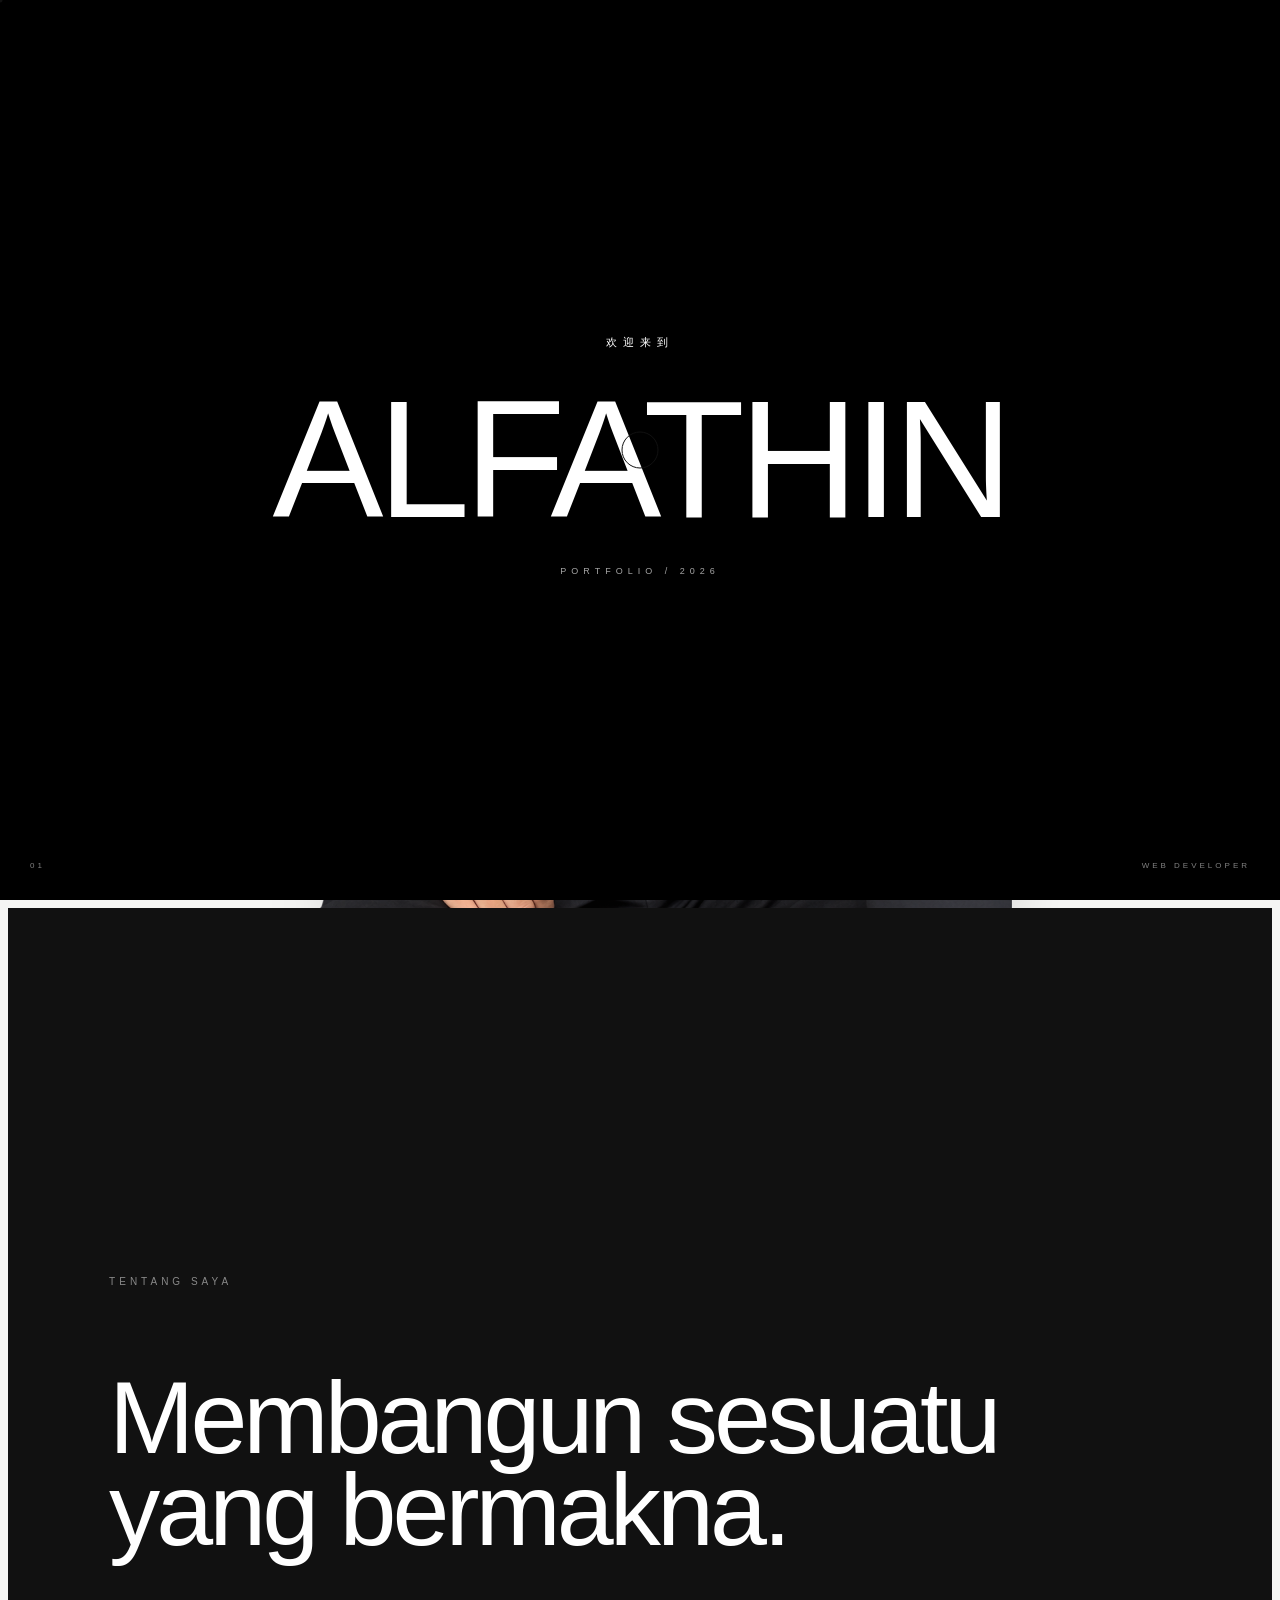
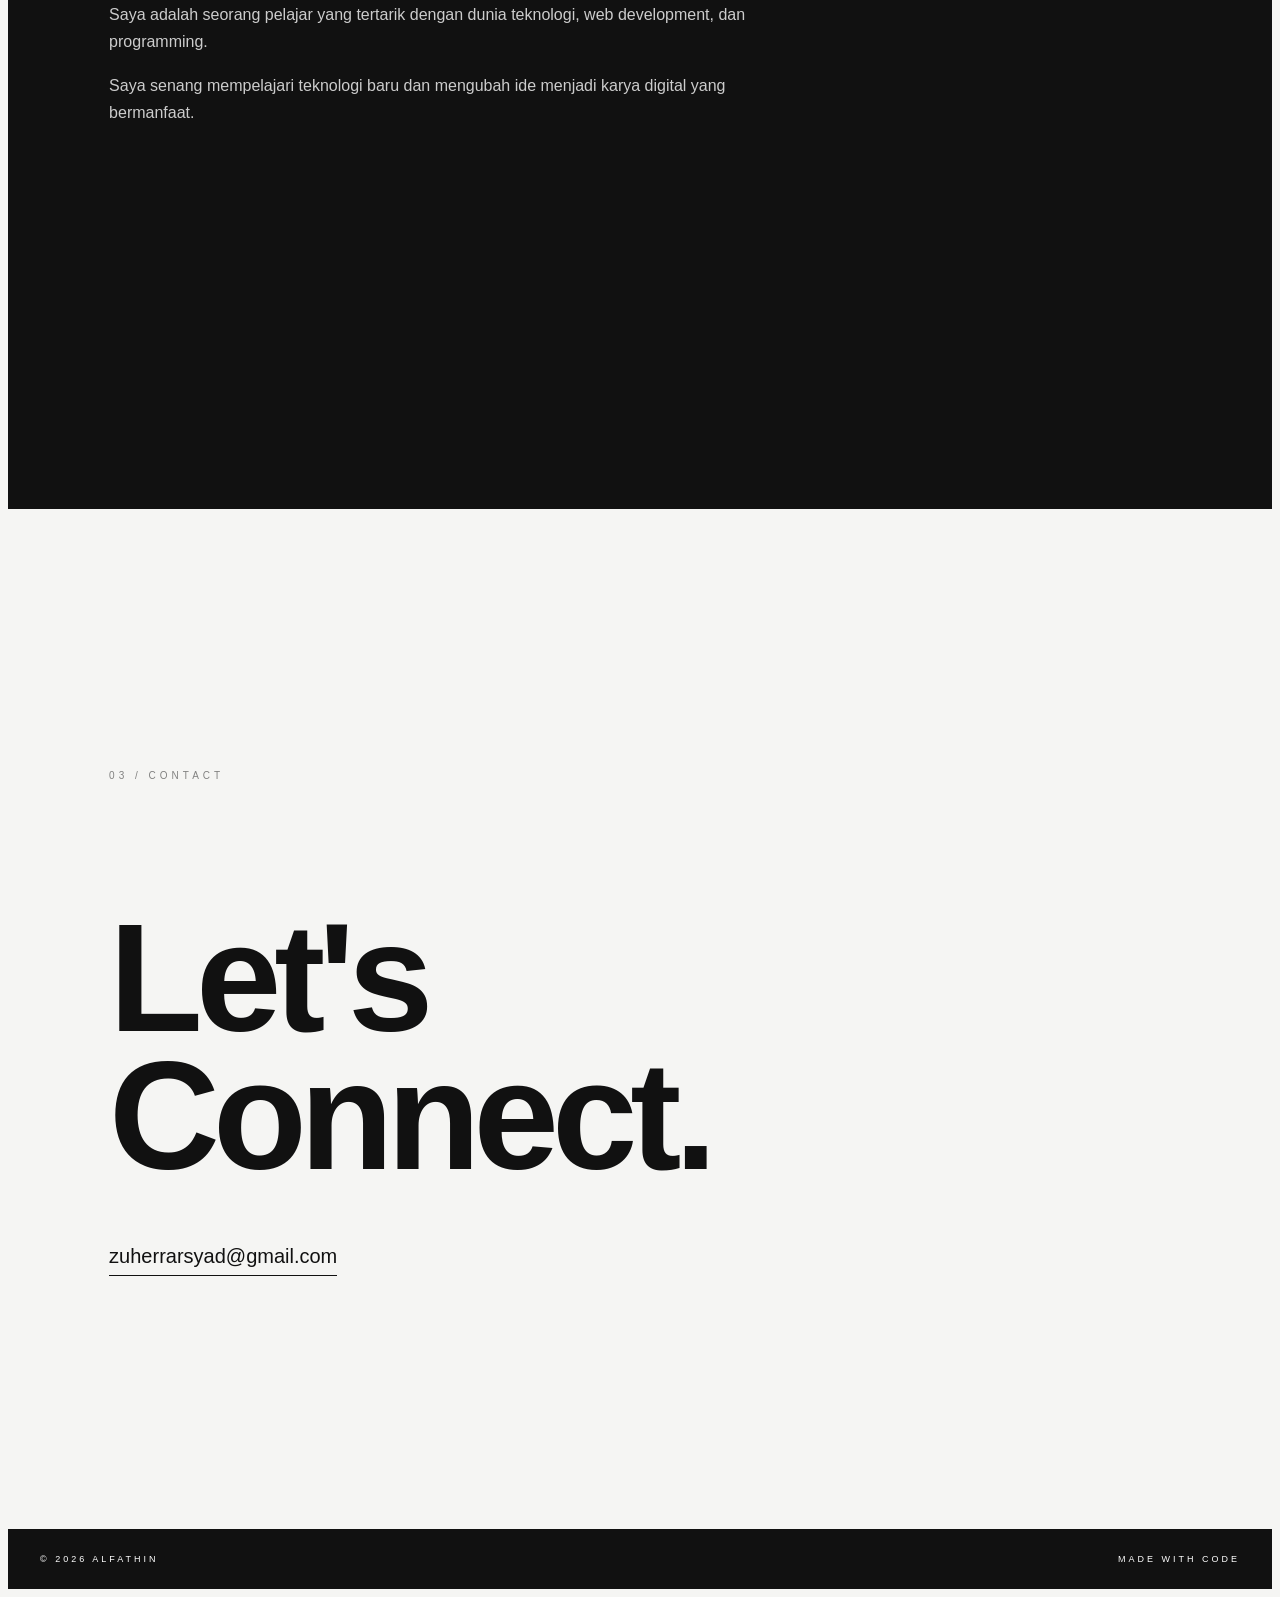
==== commit 89151e0e: "Update Website" ====
--- a/index.html
+++ b/index.html
@@ -1,9 +1,11 @@
+
 <!DOCTYPE html>
 <html lang="id">
 
 <head>
     <meta charset="UTF-8">
     <meta name="viewport" content="width=device-width, initial-scale=1.0">
+    <meta name="theme-color" content="#f5f5f3">
 
     <title>ALFATHIN | Web Developer</title>
 
@@ -12,35 +14,19 @@
 
 <body>
 
-    <!-- =========================
-         CUSTOM CURSOR
-    ========================== -->
-
+    <!-- CUSTOM CURSOR -->
     <div class="cursor"></div>
     <div class="cursor-dot"></div>
 
-
-    <!-- =========================
-         WELCOME SCREEN
-    ========================== -->
-
+    <!-- MULTILINGUAL WELCOME -->
     <div id="welcome-screen">
-
         <div class="welcome-content">
 
-            <p class="welcome-small">
+            <p class="welcome-small" id="welcome-text">
                 WELCOME TO
             </p>
 
-            <h1>
-                ALFATHIN
-            </h1>
-
-            <!-- GARIS LOADING -->
-
-            <div class="loading-line">
-                <div class="loading-progress"></div>
-            </div>
+            <h1>ALFATHIN</h1>
 
             <span class="welcome-year">
                 PORTFOLIO / 2026
@@ -48,24 +34,13 @@
 
         </div>
 
-
-        <!-- INFORMASI SUDUT -->
-
-        <div class="welcome-corner welcome-left">
-            01
-        </div>
-
+        <div class="welcome-corner welcome-left">01</div>
         <div class="welcome-corner welcome-right">
             WEB DEVELOPER
         </div>
-
     </div>
 
-
-    <!-- =========================
-         NAVBAR
-    ========================== -->
-
+    <!-- NAVBAR -->
     <header class="navbar">
 
         <a href="index.html" class="logo">
@@ -73,164 +48,85 @@
         </a>
 
         <nav>
-
-            <a href="index.html">
-                Home
-            </a>
-
-            <a href="about.html">
-                About me
-            </a>
-
-            <a href="contact.html">
-                Contact Me
-            </a>
-
+            <a href="index.html">Home</a>
+            <a href="about.html">About me</a>
+            <a href="contact.html">Contact Me</a>
         </nav>
 
     </header>
 
-
-    <!-- =========================
-         HERO
-    ========================== -->
-
+    <!-- HERO -->
     <section class="hero" id="home">
 
-
-        <!-- HERO TOP -->
-
         <div class="hero-top">
-
-            <span>
-                PORTFOLIO / 2026
-            </span>
-
-            <span>
-                WEB DEVELOPER
-            </span>
-
-        </div>
-
-
-        <!-- =========================
-             LOCATION
-        ========================== -->
-
+            <span>PORTFOLIO / 2026</span>
+            <span>WEB DEVELOPER</span>
+        </div>
+
+        <!-- LOCATION -->
         <div class="location-wrapper">
 
             <div class="portfolio-label">
                 PORTFOLIO BY FATHIN
             </div>
 
-
             <div class="location">
 
                 <div class="location-info">
-
-                    <span>
-                        LOCATED
-                    </span>
-
-                    <strong>
-                        INDONESIA
-                    </strong>
-
+                    <span>LOCATED</span>
+                    <strong>INDONESIA</strong>
                 </div>
 
-
-                <!-- EARTH BUTTON -->
-
                 <a
-                    href="https://www.google.com/maps/place/Indonesia"
+                    href="https://maps.google.com/?q=-6.404696,106.79802"
                     class="earth-button"
                     target="_blank"
                     rel="noopener noreferrer"
                     aria-label="Buka lokasi Indonesia"
                 >
-
                     <span class="earth-oval">
-
                         <span class="earth-line line-one"></span>
-
                         <span class="earth-line line-two"></span>
-
                         <span class="earth-line line-three"></span>
-
                     </span>
-
                 </a>
 
             </div>
-
-        </div>
-
-
-        <!-- =========================
-             DESCRIPTION
-        ========================== -->
-
+        </div>
+
+        <!-- DESCRIPTION -->
         <div class="description">
 
-            <div class="arrow">
-                ↘
-            </div>
+            <div class="arrow">↘</div>
 
             <p>
-
                 Freelance<br>
-
-                <strong>
-                    Programming
-                </strong>
-                &<br>
-
-                <strong>
-                    Amateur
-                </strong>
-
+                <strong>Programming</strong> &<br>
+                <strong>Amateur</strong>
             </p>
 
         </div>
 
-
-        <!-- =========================
-             WAVE BACKGROUND
-        ========================== -->
-
+        <!-- WAVE BACKGROUND -->
         <div class="wave-background">
-
             <div class="wave wave-1"></div>
             <div class="wave wave-2"></div>
             <div class="wave wave-3"></div>
             <div class="wave wave-4"></div>
             <div class="wave wave-5"></div>
-
-        </div>
-
-
-        <!-- =========================
-             PHOTO
-        ========================== -->
-
+        </div>
+
+        <!-- PROFILE PHOTO -->
         <div class="person">
-
             <img
                 src="images/profile.png"
-                alt="Foto Alfathin"
+                alt="Foto profil Alfathin"
             >
-
-        </div>
-
-
-        <!-- =========================
-             RUNNING TEXT
-        ========================== -->
-
+        </div>
+
+        <!-- RUNNING TEXT -->
         <div class="running-wrapper">
-
             <div class="running-track">
-
                 <span>
                     Alfathin Zuhair A -
                     Alfathin Zuhair A -
@@ -239,56 +135,31 @@
                     Alfathin Zuhair A -
                     Alfathin Zuhair A -
                 </span>
-
             </div>
-
-        </div>
-
-
-        <!-- =========================
-             HERO BOTTOM
-        ========================== -->
-
+        </div>
+
+        <!-- HERO BOTTOM -->
         <div class="hero-bottom">
-
-            <span>
-                SCROLL TO EXPLORE
-            </span>
-
-            <span>
-                01 — 03
-            </span>
-
+            <span>SCROLL TO EXPLORE</span>
+            <span>01 — 03</span>
         </div>
 
     </section>
 
-
-    <!-- =========================
-         ABOUT
-    ========================== -->
-
+    <!-- ABOUT -->
     <section class="about" id="about">
 
         <div class="about-content">
-
-            <!-- LABEL -->
 
             <span class="section-number">
                 TENTANG SAYA
             </span>
-
-
-            <!-- JUDUL BESAR -->
 
             <h2>
                 Membangun sesuatu
                 <span>yang bermakna.</span>
             </h2>
 
-
-            <!-- DESKRIPSI -->
-
             <div class="about-text">
 
                 <p>
@@ -307,11 +178,7 @@
 
     </section>
 
-
-    <!-- =========================
-         CONTACT
-    ========================== -->
-
+    <!-- CONTACT -->
     <section class="contact" id="contact">
 
         <div class="contact-content">
@@ -319,13 +186,11 @@
             <span class="section-number">
                 03 / CONTACT
             </span>
-
 
             <h2>
                 Let's<br>
                 Connect.
             </h2>
-
 
             <a
                 href="mailto:zuherrarsyad@gmail.com"
@@ -338,154 +203,121 @@
 
     </section>
 
-
-    <!-- =========================
-         FOOTER
-    ========================== -->
-
+    <!-- FOOTER -->
     <footer>
-
-        <span>
-            © 2026 ALFATHIN
-        </span>
-
-        <span>
-            MADE WITH CODE
-        </span>
-
+        <span>© 2026 ALFATHIN</span>
+        <span>MADE WITH CODE</span>
     </footer>
 
-
-    <!-- =========================
-         JAVASCRIPT
-    ========================== -->
-
+    <!-- JAVASCRIPT -->
     <script>
-
-        /* ========================================
-           WELCOME SCREEN
-        ======================================== */
-
-        window.addEventListener("load", () => {
-
-            const welcome =
-                document.getElementById("welcome-screen");
+        /* ==============================
+           MULTILINGUAL WELCOME
+        ============================== */
+
+        const welcomeScreen =
+            document.getElementById("welcome-screen");
+
+        const welcomeText =
+            document.getElementById("welcome-text");
+
+        const welcomeWords = [
+            "WELCOME TO",
+            "ようこそ",
+            "欢迎来到",
+            "أهلاً بك في",
+            "BIENVENUE CHEZ",
+            "SELAMAT DATANG DI"
+        ];
+
+        let wordIndex = 0;
+
+        // Ganti ucapan dengan transisi halus.
+        const welcomeInterval = setInterval(() => {
+            wordIndex++;
+
+            if (wordIndex >= welcomeWords.length) {
+                clearInterval(welcomeInterval);
+                return;
+            }
+
+            welcomeText.classList.add("is-changing");
 
             setTimeout(() => {
-
-                welcome.classList.add("hide");
-
-            }, 3400);
-
+                welcomeText.textContent =
+                    welcomeWords[wordIndex];
+
+                welcomeText.classList.remove("is-changing");
+            }, 220);
+
+        }, 520);
+
+        // Tutup opening secara otomatis tanpa loading bar.
+        window.setTimeout(() => {
+            welcomeScreen.classList.add("hide");
+
+            // Setelah transisi selesai, hapus dari tampilan.
+            window.setTimeout(() => {
+                welcomeScreen.style.display = "none";
+            }, 1000);
+
+        }, 3900);
+
+
+        /* ==============================
+           CUSTOM CURSOR
+        ============================== */
+
+        const cursor = document.querySelector(".cursor");
+        const cursorDot = document.querySelector(".cursor-dot");
+
+        let mouseX = window.innerWidth / 2;
+        let mouseY = window.innerHeight / 2;
+
+        let cursorX = mouseX;
+        let cursorY = mouseY;
+
+        document.addEventListener("mousemove", (event) => {
+            mouseX = event.clientX;
+            mouseY = event.clientY;
+
+            cursorDot.style.left = mouseX + "px";
+            cursorDot.style.top = mouseY + "px";
         });
 
-
-        /* ========================================
-           CUSTOM CURSOR
-        ======================================== */
-
-        const cursor =
-            document.querySelector(".cursor");
-
-        const cursorDot =
-            document.querySelector(".cursor-dot");
-
-        let mouseX = 0;
-        let mouseY = 0;
-
-        let cursorX = 0;
-        let cursorY = 0;
-
-
-        document.addEventListener(
-            "mousemove",
-            (e) => {
-
-                mouseX = e.clientX;
-                mouseY = e.clientY;
-
-                cursorDot.style.left =
-                    mouseX + "px";
-
-                cursorDot.style.top =
-                    mouseY + "px";
-
-            }
+        function animateCursor() {
+            cursorX += (mouseX - cursorX) * 0.12;
+            cursorY += (mouseY - cursorY) * 0.12;
+
+            cursor.style.left = cursorX + "px";
+            cursor.style.top = cursorY + "px";
+
+            requestAnimationFrame(animateCursor);
+        }
+
+        animateCursor();
+
+        const interactiveElements = document.querySelectorAll(
+            "a, button, .location"
         );
 
-
-        function animateCursor() {
-
-            cursorX +=
-                (mouseX - cursorX) * 0.12;
-
-            cursorY +=
-                (mouseY - cursorY) * 0.12;
-
-            cursor.style.left =
-                cursorX + "px";
-
-            cursor.style.top =
-                cursorY + "px";
-
-            requestAnimationFrame(
-                animateCursor
-            );
-
-        }
-
-        animateCursor();
-
-
-        /* ========================================
-           CURSOR HOVER
-        ======================================== */
-
-        const interactiveElements =
-            document.querySelectorAll(
-                "a, .location"
-            );
-
-
-        interactiveElements.forEach(
-            (element) => {
-
-                element.addEventListener(
-                    "mouseenter",
-                    () => {
-
-                        cursor.classList.add(
-                            "active"
-                        );
-
-                    }
-                );
-
-
-                element.addEventListener(
-                    "mouseleave",
-                    () => {
-
-                        cursor.classList.remove(
-                            "active"
-                        );
-
-                    }
-                );
-
-            }
-        );
-
-
-        /* ========================================
+        interactiveElements.forEach((element) => {
+            element.addEventListener("mouseenter", () => {
+                cursor.classList.add("active");
+            });
+
+            element.addEventListener("mouseleave", () => {
+                cursor.classList.remove("active");
+            });
+        });
+
+
+        /* ==============================
            WAVE MOVEMENT
-        ======================================== */
+        ============================== */
 
         const waveBackground =
-            document.querySelector(
-                ".wave-background"
-            );
-
+            document.querySelector(".wave-background");
 
         let targetX = 0;
         let targetY = 0;
@@ -493,135 +325,83 @@
         let currentX = 0;
         let currentY = 0;
 
-
-        document.addEventListener(
-            "mousemove",
-            (e) => {
-
-                if (!waveBackground) return;
-
-                targetX =
-                    (
-                        e.clientX /
-                        window.innerWidth -
-                        0.5
-                    ) * 45;
-
-                targetY =
-                    (
-                        e.clientY /
-                        window.innerHeight -
-                        0.5
-                    ) * 30;
-
+        document.addEventListener("mousemove", (event) => {
+            if (!waveBackground) return;
+
+            targetX =
+                (event.clientX / window.innerWidth - 0.5) * 45;
+
+            targetY =
+                (event.clientY / window.innerHeight - 0.5) * 30;
+        });
+
+        function animateWave() {
+            currentX += (targetX - currentX) * 0.035;
+            currentY += (targetY - currentY) * 0.035;
+
+            if (waveBackground) {
+                waveBackground.style.transform =
+                    `translate(calc(-50% + ${currentX}px), ${currentY}px)`;
             }
+
+            requestAnimationFrame(animateWave);
+        }
+
+        animateWave();
+
+
+        /* ==============================
+           SCROLL WAVE
+        ============================== */
+
+        window.addEventListener("scroll", () => {
+            if (!waveBackground) return;
+
+            const scroll = window.scrollY;
+
+            if (scroll < window.innerHeight) {
+                waveBackground.style.marginTop =
+                    `${scroll * 0.05}px`;
+            }
+        });
+
+
+        /* ==============================
+           SECTION REVEAL
+        ============================== */
+
+        const sections = document.querySelectorAll(
+            ".about, .contact"
         );
 
-
-        function animateWave() {
-
-            currentX +=
-                (targetX - currentX) * 0.035;
-
-            currentY +=
-                (targetY - currentY) * 0.035;
-
-
-            if (waveBackground) {
-
-                waveBackground.style.transform =
-                    `translate(
-                        calc(-50% + ${currentX}px),
-                        ${currentY}px
-                    )`;
-
-            }
-
-
-            requestAnimationFrame(
-                animateWave
-            );
-
+        function revealSections() {
+            sections.forEach((section) => {
+                const position =
+                    section.getBoundingClientRect().top;
+
+                if (position < window.innerHeight - 100) {
+                    section.classList.add("show");
+                }
+            });
         }
 
-        animateWave();
-
-
-        /* ========================================
-           SCROLL WAVE
-        ======================================== */
-
-        window.addEventListener(
-            "scroll",
-            () => {
-
-                if (!waveBackground) return;
-
-                const scroll =
-                    window.scrollY;
-
-                if (
-                    scroll <
-                    window.innerHeight
-                ) {
-
-                    waveBackground.style.marginTop =
-                        `${scroll * 0.05}px`;
-
-                }
-
-            }
-        );
-
-
-        /* ========================================
-           SECTION REVEAL
-        ======================================== */
-
-        const sections =
-            document.querySelectorAll(
-                ".about, .contact"
-            );
-
-
-        function revealSections() {
-
-            sections.forEach(
-                (section) => {
-
-                    const position =
-                        section
-                            .getBoundingClientRect()
-                            .top;
-
-
-                    if (
-                        position <
-                        window.innerHeight - 100
-                    ) {
-
-                        section.classList.add(
-                            "show"
-                        );
-
-                    }
-
-                }
-            );
-
+        window.addEventListener("scroll", revealSections);
+        revealSections();
+
+
+        /* ==============================
+           REDUCE ANIMATION IF REQUESTED
+        ============================== */
+
+        const prefersReducedMotion =
+            window.matchMedia("(prefers-reduced-motion: reduce)");
+
+        if (prefersReducedMotion.matches) {
+            clearInterval(welcomeInterval);
+            welcomeScreen.classList.add("hide");
         }
-
-
-        window.addEventListener(
-            "scroll",
-            revealSections
-        );
-
-
-        revealSections();
-
     </script>
 
 </body>
-
-</html>+</html>
+
--- a/style.css
+++ b/style.css
@@ -1,3 +1,4 @@
+css
 /* ========================================
    RESET
 ======================================== */
@@ -26,19 +27,15 @@
 
 .cursor {
     position: fixed;
-
+    top: 0;
+    left: 0;
     width: 35px;
     height: 35px;
-
     border: 1px solid #111;
     border-radius: 50%;
-
     pointer-events: none;
-
-    z-index: 9999;
-
+    z-index: 99999;
     transform: translate(-50%, -50%);
-
     transition:
         width 0.3s ease,
         height 0.3s ease,
@@ -47,454 +44,201 @@
 
 .cursor-dot {
     position: fixed;
-
+    top: 0;
+    left: 0;
     width: 5px;
     height: 5px;
-
     background: #111;
-
     border-radius: 50%;
-
     pointer-events: none;
-
-    z-index: 10000;
-
+    z-index: 100000;
     transform: translate(-50%, -50%);
 }
 
 .cursor.active {
     width: 55px;
     height: 55px;
-
     background: rgba(0, 0, 0, 0.06);
 }
 
 
 /* ========================================
-   WELCOME SCREEN
+   MULTILINGUAL WELCOME SCREEN
 ======================================== */
 
 #welcome-screen {
     position: fixed;
-
     inset: 0;
-
     width: 100%;
     height: 100vh;
-
+    height: 100dvh;
     background: #000;
-
-    display: flex;
-
+    display: flex;
     justify-content: center;
     align-items: center;
-
-    z-index: 99999;
-
+    z-index: 99998;
     color: #fff;
-
     overflow: hidden;
-
     opacity: 1;
     visibility: visible;
-
+    clip-path: inset(0 0 0 0);
     transition:
-        opacity 1s cubic-bezier(
-            0.77,
-            0,
-            0.175,
-            1
-        ),
-        visibility 1s ease;
-}
-
-
-/* ========================================
-   WELCOME SCREEN HIDE
-======================================== */
+        opacity 0.9s cubic-bezier(0.76, 0, 0.24, 1),
+        clip-path 1s cubic-bezier(0.76, 0, 0.24, 1),
+        visibility 0.9s ease;
+}
 
 #welcome-screen.hide {
     opacity: 0;
     visibility: hidden;
-}
-
-
-/* ========================================
-   WELCOME CONTENT
-======================================== */
+    clip-path: inset(0 0 100% 0);
+    pointer-events: none;
+}
 
 .welcome-content {
-    width: min(900px, 85%);
-
+    position: relative;
+    width: min(1000px, 90%);
     text-align: center;
-
-    position: relative;
-
-    animation:
-        welcomeContentIn 1.2s
-        cubic-bezier(
-            0.22,
-            1,
-            0.36,
-            1
-        )
-        forwards;
-}
-
-
-/* ========================================
-   WELCOME TO
-======================================== */
+    animation: welcomeContentIn 1.2s cubic-bezier(0.22, 1, 0.36, 1) both;
+}
 
 .welcome-small {
+    min-height: 1.5em;
     margin-bottom: 28px;
-
     font-size: 11px;
-
     font-weight: 400;
-
-    letter-spacing: 7px;
-
+    letter-spacing: 6px;
     color: #fff;
-
+    opacity: 1;
+    transform: translateY(0);
+    transition:
+        opacity 0.22s ease,
+        transform 0.35s cubic-bezier(0.22, 1, 0.36, 1);
+}
+
+.welcome-small.is-changing {
     opacity: 0;
-
-    animation:
-        welcomeSmallIn 0.9s
-        0.2s
-        ease forwards;
-}
-
-
-/* ========================================
-   ALFATHIN
-======================================== */
+    transform: translateY(10px);
+}
 
 .welcome-content h1 {
     margin: 0;
-
-    font-size:
-        clamp(
-            70px,
-            13vw,
-            180px
-        );
-
+    font-size: clamp(65px, 13vw, 180px);
     font-weight: 400;
-
-    line-height: 0.85;
-
+    line-height: 0.95;
     letter-spacing: -6px;
-
     color: #fff;
-
     opacity: 0;
-
-    transform:
-        translateY(35px)
-        scale(0.96);
-
-    animation:
-        nameReveal 1.3s
-        0.35s
-        cubic-bezier(
-            0.22,
-            1,
-            0.36,
-            1
-        )
-        forwards;
-}
-
-
-/* ========================================
-   LOADING LINE
-======================================== */
-
-.loading-line {
-    position: relative;
-
-    width: min(430px, 65%);
-
-    height: 1px;
-
-    margin: 42px auto 0;
-
-    background: rgba(
-        255,
-        255,
-        255,
-        0.25
-    );
-
-    overflow: hidden;
-
+    transform: translateY(35px) scale(0.96);
+    animation: nameReveal 1.3s 0.2s cubic-bezier(0.22, 1, 0.36, 1) forwards;
+}
+
+.welcome-year {
+    display: block;
+    margin-top: 28px;
+    font-size: 9px;
+    font-weight: 400;
+    letter-spacing: 5px;
+    color: #fff;
     opacity: 0;
-
-    animation:
-        lineAppear 0.6s
-        0.8s
-        ease forwards;
-}
-
-
-/* ========================================
-   LOADING PROGRESS
-======================================== */
-
-.loading-progress {
-    position: absolute;
-
+    animation: yearReveal 0.8s 0.7s ease forwards;
+}
+
+.welcome-corner {
+    position: absolute;
+    bottom: 30px;
+    font-size: 8px;
+    letter-spacing: 3px;
+    color: rgba(255, 255, 255, 0.5);
+    opacity: 0;
+    animation: cornerReveal 0.8s 0.8s ease forwards;
+}
+
+.welcome-left {
+    left: 30px;
+}
+
+.welcome-right {
+    right: 30px;
+}
+
+
+/* ========================================
+   WELCOME ANIMATIONS
+======================================== */
+
+@keyframes welcomeContentIn {
+    from {
+        opacity: 0;
+        transform: translateY(25px);
+    }
+
+    to {
+        opacity: 1;
+        transform: translateY(0);
+    }
+}
+
+@keyframes nameReveal {
+    from {
+        opacity: 0;
+        transform: translateY(35px) scale(0.96);
+        letter-spacing: 12px;
+    }
+
+    to {
+        opacity: 1;
+        transform: translateY(0) scale(1);
+        letter-spacing: -6px;
+    }
+}
+
+@keyframes yearReveal {
+    from {
+        opacity: 0;
+        transform: translateY(10px);
+    }
+
+    to {
+        opacity: 0.65;
+        transform: translateY(0);
+    }
+}
+
+@keyframes cornerReveal {
+    from {
+        opacity: 0;
+    }
+
+    to {
+        opacity: 1;
+    }
+}
+
+
+/* ========================================
+   NAVBAR
+======================================== */
+
+.navbar {
+    position: absolute;
     top: 0;
     left: 0;
-
-    width: 0;
-    height: 100%;
-
-    background: #fff;
-
-    animation:
-        loadingAnimation 2.2s
-        0.9s
-        cubic-bezier(
-            0.65,
-            0,
-            0.35,
-            1
-        )
-        forwards;
-}
-
-
-/* ========================================
-   PORTFOLIO / 2026
-======================================== */
-
-.welcome-year {
-    display: block;
-
-    margin-top: 18px;
-
-    font-size: 9px;
-
-    font-weight: 400;
-
-    letter-spacing: 5px;
-
-    color: #fff;
-
-    opacity: 0;
-
-    animation:
-        yearReveal 0.8s
-        1s
-        ease forwards;
-}
-
-
-/* ========================================
-   WELCOME CORNER
-======================================== */
-
-.welcome-corner {
-    position: absolute;
-
-    bottom: 30px;
-
-    font-size: 8px;
-
-    letter-spacing: 3px;
-
-    color: rgba(
-        255,
-        255,
-        255,
-        0.45
-    );
-
-    opacity: 0;
-
-    animation:
-        cornerReveal 1s
-        1.2s
-        ease forwards;
-}
-
-.welcome-left {
-    left: 30px;
-}
-
-.welcome-right {
-    right: 30px;
-}
-
-
-/* ========================================
-   WELCOME ANIMATIONS
-======================================== */
-
-@keyframes welcomeContentIn {
-
-    from {
-        opacity: 0;
-
-        transform:
-            translateY(25px);
-    }
-
-    to {
-        opacity: 1;
-
-        transform:
-            translateY(0);
-    }
-
-}
-
-
-@keyframes welcomeSmallIn {
-
-    from {
-        opacity: 0;
-
-        transform:
-            translateY(15px);
-    }
-
-    to {
-        opacity: 1;
-
-        transform:
-            translateY(0);
-    }
-
-}
-
-
-@keyframes nameReveal {
-
-    from {
-        opacity: 0;
-
-        transform:
-            translateY(35px)
-            scale(0.96);
-
-        letter-spacing: 15px;
-    }
-
-    to {
-        opacity: 1;
-
-        transform:
-            translateY(0)
-            scale(1);
-
-        letter-spacing: -6px;
-    }
-
-}
-
-
-@keyframes lineAppear {
-
-    from {
-        opacity: 0;
-
-        transform:
-            scaleX(0);
-    }
-
-    to {
-        opacity: 1;
-
-        transform:
-            scaleX(1);
-    }
-
-}
-
-
-@keyframes loadingAnimation {
-
-    from {
-        width: 0%;
-    }
-
-    to {
-        width: 100%;
-    }
-
-}
-
-
-@keyframes yearReveal {
-
-    from {
-        opacity: 0;
-
-        transform:
-            translateY(10px);
-    }
-
-    to {
-        opacity: 0.65;
-
-        transform:
-            translateY(0);
-    }
-
-}
-
-
-@keyframes cornerReveal {
-
-    from {
-        opacity: 0;
-    }
-
-    to {
-        opacity: 1;
-    }
-
-}
-
-
-/* ========================================
-   NAVBAR
-======================================== */
-
-.navbar {
-    position: absolute;
-
-    top: 0;
-    left: 0;
-
     width: 100%;
-
     padding: 30px 32px;
-
-    display: flex;
-
+    display: flex;
     justify-content: space-between;
     align-items: center;
-
     z-index: 100;
 }
 
 .logo {
     color: #111;
-
     text-decoration: none;
-
     font-size: 13px;
-
     font-weight: 700;
-
     letter-spacing: 2px;
-
-    transition:
-        opacity 0.3s ease;
+    transition: opacity 0.3s ease;
 }
 
 .logo:hover {
@@ -503,39 +247,27 @@
 
 .navbar nav {
     display: flex;
-
     gap: 38px;
 }
 
 .navbar nav a {
     color: #111;
-
     text-decoration: none;
-
     font-size: 12px;
-
     font-weight: 500;
-
     letter-spacing: 1px;
-
     position: relative;
 }
 
 .navbar nav a::after {
     content: "";
-
-    position: absolute;
-
+    position: absolute;
     left: 0;
     bottom: -6px;
-
     width: 0;
     height: 1px;
-
     background: #111;
-
-    transition:
-        width 0.3s ease;
+    transition: width 0.3s ease;
 }
 
 .navbar nav a:hover::after {
@@ -549,41 +281,24 @@
 
 .hero {
     position: relative;
-
     width: 100%;
-
     height: 100vh;
-
+    height: 100dvh;
     min-height: 680px;
-
     background: #f5f5f3;
-
     overflow: hidden;
-
     border-bottom: 1px solid #111;
 }
 
-
-/* ========================================
-   HERO TOP
-======================================== */
-
 .hero-top {
     position: absolute;
-
     top: 95px;
-
     left: 32px;
     right: 32px;
-
-    display: flex;
-
+    display: flex;
     justify-content: space-between;
-
     font-size: 10px;
-
     letter-spacing: 3px;
-
     z-index: 50;
 }
 
@@ -594,97 +309,56 @@
 
 .location-wrapper {
     position: absolute;
-
     left: 0;
-
     top: 58%;
-
-    transform:
-        translateY(-50%);
-
+    transform: translateY(-50%);
     z-index: 50;
 }
 
 .portfolio-label {
     margin-left: 32px;
-
     margin-bottom: 10px;
-
     font-size: 10px;
-
     font-weight: 700;
-
     letter-spacing: 3px;
-
     color: #111;
 }
 
 .location {
     width: 265px;
-
     min-height: 95px;
-
-    padding:
-        18px
-        20px
-        18px
-        32px;
-
+    padding: 18px 20px 18px 32px;
     background: #111;
-
     color: white;
-
-    border-radius:
-        0
-        60px
-        60px
-        0;
-
-    display: flex;
-
+    border-radius: 0 60px 60px 0;
+    display: flex;
     align-items: center;
-
     justify-content: space-between;
-
     gap: 20px;
-
     transition:
-        width 0.5s
-        cubic-bezier(
-            0.22,
-            1,
-            0.36,
-            1
-        ),
+        width 0.5s cubic-bezier(0.22, 1, 0.36, 1),
         transform 0.5s ease;
 }
 
 .location:hover {
     width: 285px;
-
-    transform:
-        translateX(8px);
+    transform: translateX(8px);
 }
 
 .location-info {
     display: flex;
-
     flex-direction: column;
-
     gap: 5px;
 }
 
 .location-info span {
     font-size: 9px;
-
     letter-spacing: 3px;
-
     opacity: 0.65;
 }
 
 .location-info strong {
     font-size: 17px;
-
     letter-spacing: 2px;
 }
 
@@ -696,138 +370,74 @@
 .earth-button {
     width: 50px;
     height: 50px;
-
     flex-shrink: 0;
-
     border-radius: 50%;
-
-    display: flex;
-
+    display: flex;
     justify-content: center;
     align-items: center;
-
     text-decoration: none;
-
     background: white;
-
     border: 2px solid white;
-
     overflow: hidden;
-
     transition:
-        transform 0.6s
-        cubic-bezier(
-            0.22,
-            1,
-            0.36,
-            1
-        ),
+        transform 0.6s cubic-bezier(0.22, 1, 0.36, 1),
         box-shadow 0.6s ease;
 }
 
 .earth-button:hover {
-    transform:
-        rotate(-12deg)
-        scale(1.12);
-
-    box-shadow:
-        0
-        8px
-        20px
-        rgba(
-            0,
-            0,
-            0,
-            0.25
-        );
-}
-
-
-/* ========================================
-   EARTH OVAL
-======================================== */
+    transform: rotate(-12deg) scale(1.12);
+    box-shadow: 0 8px 20px rgba(0, 0, 0, 0.25);
+}
 
 .earth-oval {
     position: relative;
-
     width: 31px;
     height: 39px;
-
     border: 2px solid #111;
-
     border-radius: 50%;
-
     overflow: hidden;
-
-    background:
-        linear-gradient(
-            90deg,
-            #111 0%,
-            #111 18%,
-            white 18%,
-            white 50%,
-            #111 50%,
-            #111 70%,
-            white 70%,
-            white 100%
-        );
-
-    transform:
-        rotate(-15deg);
-
-    transition:
-        transform 0.7s
-        cubic-bezier(
-            0.22,
-            1,
-            0.36,
-            1
-        );
+    background: linear-gradient(
+        90deg,
+        #111 0%,
+        #111 18%,
+        white 18%,
+        white 50%,
+        #111 50%,
+        #111 70%,
+        white 70%,
+        white 100%
+    );
+    transform: rotate(-15deg);
+    transition: transform 0.7s cubic-bezier(0.22, 1, 0.36, 1);
 }
 
 .earth-button:hover .earth-oval {
-    transform:
-        rotate(15deg)
-        scale(1.08);
-}
-
-
-/* ========================================
-   EARTH LINES
-======================================== */
+    transform: rotate(15deg) scale(1.08);
+}
 
 .earth-line {
     position: absolute;
-
     left: 50%;
-
-    transform:
-        translateX(-50%);
-
-    border:
-        1.5px solid #111;
-
+    transform: translateX(-50%);
+    border: 1.5px solid #111;
     border-radius: 50%;
 }
 
 .line-one {
     width: 13px;
     height: 35px;
-
     top: 0;
 }
 
 .line-two {
     width: 27px;
     height: 14px;
-
     top: 11px;
 }
 
 .line-three {
     width: 19px;
     height: 7px;
-
     top: 25px;
 }
 
@@ -838,31 +448,22 @@
 
 .description {
     position: absolute;
-
     right: 7%;
-
     top: 34%;
-
     z-index: 40;
-
-    display: flex;
-
+    display: flex;
     gap: 18px;
-
     align-items: flex-start;
 }
 
 .description .arrow {
     font-size: 35px;
-
     font-weight: 300;
 }
 
 .description p {
     font-size: 27px;
-
     line-height: 1.05;
-
     letter-spacing: -1px;
 }
 
@@ -877,371 +478,151 @@
 
 .wave-background {
     position: absolute;
-
     left: 50%;
-
     bottom: -7%;
-
     width: 760px;
     height: 760px;
-
-    transform:
-        translateX(-50%);
-
+    transform: translateX(-50%);
     z-index: 2;
-
     pointer-events: none;
 }
 
 .wave {
     position: absolute;
-
     left: 50%;
     top: 50%;
-
-    transform:
-        translate(-50%, -50%);
-
+    transform: translate(-50%, -50%);
     border-radius: 50%;
-
-    border:
-        2px solid transparent;
-
-    animation:
-        waveMove 6s
-        ease-in-out
-        infinite;
-}
-
-
-/* ========================================
-   WAVE 1
-======================================== */
+    border: 2px solid transparent;
+    animation: waveMove 6s ease-in-out infinite;
+}
 
 .wave-1 {
     width: 330px;
     height: 330px;
-
-    border-color:
-        rgba(
-            0,
-            0,
-            0,
-            0.80
-        );
-
-    box-shadow:
-        0
-        0
-        35px
-        rgba(
-            0,
-            0,
-            0,
-            0.15
-        );
-
-    animation-delay: 0s;
-}
-
-
-/* ========================================
-   WAVE 2
-======================================== */
+    border-color: rgba(0, 0, 0, 0.8);
+    box-shadow: 0 0 35px rgba(0, 0, 0, 0.15);
+}
 
 .wave-2 {
     width: 430px;
     height: 430px;
-
-    border-color:
-        rgba(
-            45,
-            45,
-            45,
-            0.65
-        );
-
-    box-shadow:
-        0
-        0
-        45px
-        rgba(
-            0,
-            0,
-            0,
-            0.12
-        );
-
+    border-color: rgba(45, 45, 45, 0.65);
+    box-shadow: 0 0 45px rgba(0, 0, 0, 0.12);
     animation-delay: -1s;
 }
-
-
-/* ========================================
-   WAVE 3
-======================================== */
 
 .wave-3 {
     width: 530px;
     height: 530px;
-
-    border-color:
-        rgba(
-            90,
-            90,
-            90,
-            0.50
-        );
-
-    box-shadow:
-        0
-        0
-        50px
-        rgba(
-            0,
-            0,
-            0,
-            0.10
-        );
-
+    border-color: rgba(90, 90, 90, 0.5);
+    box-shadow: 0 0 50px rgba(0, 0, 0, 0.1);
     animation-delay: -2s;
 }
-
-
-/* ========================================
-   WAVE 4
-======================================== */
 
 .wave-4 {
     width: 630px;
     height: 630px;
-
-    border-color:
-        rgba(
-            150,
-            150,
-            150,
-            0.38
-        );
-
+    border-color: rgba(150, 150, 150, 0.38);
     animation-delay: -3s;
 }
-
-
-/* ========================================
-   WAVE 5
-======================================== */
 
 .wave-5 {
     width: 730px;
     height: 730px;
-
-    border-color:
-        rgba(
-            255,
-            255,
-            255,
-            0.85
-        );
-
-    box-shadow:
-        0
-        0
-        60px
-        rgba(
-            255,
-            255,
-            255,
-            0.20
-        );
-
+    border-color: rgba(255, 255, 255, 0.85);
+    box-shadow: 0 0 60px rgba(255, 255, 255, 0.2);
     animation-delay: -4s;
 }
 
-
-/* ========================================
-   WAVE ANIMATION
-======================================== */
-
 @keyframes waveMove {
-
-    0% {
-
-        transform:
-            translate(-50%, -50%)
-            scale(0.96);
-
+    0%, 100% {
+        transform: translate(-50%, -50%) scale(0.96);
         opacity: 0.55;
     }
 
     50% {
-
-        transform:
-            translate(-50%, -50%)
-            scale(1.04);
-
+        transform: translate(-50%, -50%) scale(1.04);
         opacity: 1;
     }
-
-    100% {
-
-        transform:
-            translate(-50%, -50%)
-            scale(0.96);
-
-        opacity: 0.55;
-    }
-
-}
-
-
-/* ========================================
-   PERSON / PHOTO
+}
+
+
+/* ========================================
+   PROFILE PHOTO
 ======================================== */
 
 .person {
     position: absolute;
-
     left: 50%;
     bottom: 0;
-
     height: 110%;
-
     z-index: 5;
-
-    transform:
-        translateX(-50%);
-
-    display: flex;
-
+    transform: translateX(-50%);
+    display: flex;
     align-items: flex-end;
     justify-content: center;
-
-    animation:
-        fotoMasuk 1.3s
-        ease-out;
+    animation: fotoMasuk 1.3s ease-out;
 }
 
 .person img {
     height: 100%;
-
     width: auto;
-
     display: block;
-
     object-fit: contain;
-
-    filter:
-        drop-shadow(
-            0
-            20px
-            30px
-            rgba(
-                0,
-                0,
-                0,
-                0.15
-            )
-        );
-}
-
-
-/* ========================================
-   PHOTO ENTRANCE
-======================================== */
+    filter: drop-shadow(0 20px 30px rgba(0, 0, 0, 0.15));
+}
 
 @keyframes fotoMasuk {
-
     from {
-
         opacity: 0;
-
-        transform:
-            translateX(-50%)
-            translateY(60px);
+        transform: translateX(-50%) translateY(60px);
     }
 
     to {
-
         opacity: 1;
-
-        transform:
-            translateX(-50%)
-            translateY(0);
-    }
-
+        transform: translateX(-50%) translateY(0);
+    }
 }
 
 
 /* ========================================
    RUNNING TEXT
-   NORMAL / TIDAK BOLD
 ======================================== */
 
 .running-wrapper {
     position: absolute;
-
     left: 0;
-
     bottom: 3%;
-
     width: 100%;
-
     overflow: hidden;
-
     z-index: 20;
-
     pointer-events: none;
 }
 
 .running-track {
-
+    width: max-content;
     white-space: nowrap;
-
-    animation:
-        runningText 8s
-        linear
-        infinite;
+    animation: runningText 10s linear infinite;
 }
 
 .running-track span {
-
     display: inline-block;
-
-    font-size:
-        clamp(
-            80px,
-            17vw,
-            290px
-        );
-
+    font-size: clamp(80px, 17vw, 290px);
     font-weight: 400;
-
     letter-spacing: -10px;
-
     color: #000;
-
     text-shadow: none;
 }
 
-
-/* ========================================
-   RUNNING TEXT ANIMATION
-======================================== */
-
 @keyframes runningText {
-
     from {
-
-        transform:
-            translateX(0);
+        transform: translateX(0);
     }
 
     to {
-
-        transform:
-            translateX(-50%);
-    }
-
+        transform: translateX(-50%);
+    }
 }
 
 
@@ -1251,20 +632,13 @@
 
 .hero-bottom {
     position: absolute;
-
     left: 32px;
     right: 32px;
-
     bottom: 28px;
-
-    display: flex;
-
+    display: flex;
     justify-content: space-between;
-
     font-size: 10px;
-
     letter-spacing: 3px;
-
     z-index: 50;
 }
 
@@ -1275,34 +649,21 @@
 
 .about {
     min-height: 100vh;
-
     background: #111;
-
     color: white;
-
-    padding:
-        150px 8%;
-
-    display: flex;
-
+    padding: 150px 8%;
+    display: flex;
     align-items: center;
-
     opacity: 0;
-
-    transform:
-        translateY(50px);
-
+    transform: translateY(50px);
     transition:
         opacity 0.9s ease,
         transform 0.9s ease;
 }
 
 .about.show {
-
     opacity: 1;
-
-    transform:
-        translateY(0);
+    transform: translateY(0);
 }
 
 .about-content {
@@ -1310,47 +671,34 @@
 }
 
 .section-number {
-
     display: block;
-
     margin-bottom: 35px;
-
     font-size: 10px;
-
     letter-spacing: 4px;
-
     opacity: 0.5;
 }
 
 .about h2 {
-
-    font-size:
-        clamp(
-            50px,
-            8vw,
-            110px
-        );
-
-    line-height: 0.8;
-
+    font-size: clamp(50px, 8vw, 110px);
+    line-height: 0.9;
     letter-spacing: -4px;
-
     font-weight: 500;
-
     margin-bottom: 45px;
 }
 
+.about h2 span {
+    display: block;
+}
+
 .about p {
-
     max-width: 700px;
-
     font-size: 16px;
-
     line-height: 1.7;
-
     color: #ccc;
-
-    white-space: pre-line;
+}
+
+.about-text p + p {
+    margin-top: 15px;
 }
 
 
@@ -1359,36 +707,22 @@
 ======================================== */
 
 .contact {
-
     min-height: 80vh;
-
     background: #f5f5f3;
-
     color: #111;
-
-    padding:
-        150px 8%;
-
-    display: flex;
-
+    padding: 150px 8%;
+    display: flex;
     align-items: center;
-
     opacity: 0;
-
-    transform:
-        translateY(50px);
-
+    transform: translateY(50px);
     transition:
         opacity 0.9s ease,
         transform 0.9s ease;
 }
 
 .contact.show {
-
     opacity: 1;
-
-    transform:
-        translateY(0);
+    transform: translateY(0);
 }
 
 .contact-content {
@@ -1396,36 +730,19 @@
 }
 
 .contact h2 {
-
-    font-size:
-        clamp(
-            70px,
-            12vw,
-            170px
-        );
-
-    line-height: 0.82;
-
+    font-size: clamp(70px, 12vw, 170px);
+    line-height: 0.9;
     letter-spacing: -7px;
-
     margin-bottom: 60px;
 }
 
 .email-link {
-
     color: #111;
-
     font-size: 20px;
-
     text-decoration: none;
-
-    border-bottom:
-        1px solid #111;
-
+    border-bottom: 1px solid #111;
     padding-bottom: 8px;
-
-    transition:
-        opacity 0.3s ease;
+    transition: opacity 0.3s ease;
 }
 
 .email-link:hover {
@@ -1438,20 +755,12 @@
 ======================================== */
 
 footer {
-
     background: #111;
-
     color: white;
-
-    padding:
-        25px 32px;
-
-    display: flex;
-
+    padding: 25px 32px;
+    display: flex;
     justify-content: space-between;
-
     font-size: 9px;
-
     letter-spacing: 3px;
 }
 
@@ -1461,56 +770,41 @@
 ======================================== */
 
 @media (max-width: 900px) {
-
     .navbar {
-
         padding: 25px;
     }
 
     .navbar nav {
-
         gap: 20px;
     }
 
     .hero-top {
-
         left: 25px;
         right: 25px;
     }
 
     .hero-bottom {
-
         left: 25px;
         right: 25px;
     }
 
     .person {
-
         height: 78%;
     }
 
     .wave-background {
-
         width: 650px;
         height: 650px;
     }
 
     .description {
-
         right: 5%;
         top: 30%;
     }
 
     .description p {
-
         font-size: 21px;
     }
-
-    .location-wrapper {
-
-        top: 58%;
-    }
-
 }
 
 
@@ -1519,385 +813,218 @@
 ======================================== */
 
 @media (max-width: 600px) {
-
-    body {
-        cursor: auto;
-    }
-
     .cursor,
     .cursor-dot {
         display: none;
     }
 
-
-    /* =========================
-       NAVBAR
-    ========================== */
-
     .navbar {
-
-        padding:
-            22px 18px;
-
-        align-items:
-            flex-start;
+        padding: 22px 18px;
+        align-items: flex-start;
     }
 
     .logo {
-
         font-size: 10px;
-
-        letter-spacing: 1.5px;
+        letter-spacing: 1px;
     }
 
     .navbar nav {
-
-        gap: 14px;
+        gap: 12px;
     }
 
     .navbar nav a {
-
         font-size: 9px;
     }
 
-
-    /* =========================
-       WELCOME
-    ========================== */
-
     .welcome-small {
-
         font-size: 8px;
-
-        letter-spacing: 5px;
-
+        letter-spacing: 4px;
         margin-bottom: 22px;
     }
 
     .welcome-content h1 {
-
-        font-size:
-            clamp(
-                48px,
-                14vw,
-                90px
-            );
-
+        font-size: clamp(48px, 14vw, 90px);
         letter-spacing: -3px;
     }
 
-    .loading-line {
-
-        width: 70%;
-
-        margin-top: 30px;
-    }
-
     .welcome-year {
-
         font-size: 7px;
-
         letter-spacing: 3px;
-
-        margin-top: 15px;
+        margin-top: 20px;
     }
 
     .welcome-corner {
-
         bottom: 20px;
-
         font-size: 6px;
-
         letter-spacing: 2px;
     }
 
     .welcome-left {
-
         left: 18px;
     }
 
     .welcome-right {
-
         right: 18px;
     }
 
-
-    /* =========================
-       HERO
-    ========================== */
-
     .hero {
-
         min-height: 650px;
     }
 
-
-    /* =========================
-       HERO TOP
-    ========================== */
-
     .hero-top {
-
         top: 80px;
-
         left: 18px;
         right: 18px;
-
         font-size: 8px;
-
         letter-spacing: 2px;
     }
 
-
-    /* =========================
-       LOCATION
-    ========================== */
-
     .location-wrapper {
-
         top: 55%;
     }
 
     .portfolio-label {
-
         margin-left: 20px;
-
         font-size: 8px;
-
         letter-spacing: 2px;
     }
 
     .location {
-
         width: 210px;
-
         min-height: 78px;
-
-        padding:
-            14px
-            15px
-            14px
-            20px;
+        padding: 14px 15px 14px 20px;
     }
 
     .location:hover {
-
         width: 225px;
     }
 
     .location-info span {
-
         font-size: 7px;
     }
 
     .location-info strong {
-
         font-size: 13px;
     }
 
-
-    /* =========================
-       EARTH
-    ========================== */
-
     .earth-button {
-
         width: 42px;
         height: 42px;
     }
 
     .earth-oval {
-
         width: 25px;
         height: 32px;
     }
 
     .line-one {
-
         width: 10px;
         height: 28px;
     }
 
     .line-two {
-
         width: 22px;
         height: 11px;
-
         top: 9px;
     }
 
     .line-three {
-
         width: 15px;
         height: 6px;
-
         top: 20px;
     }
 
-
-    /* =========================
-       DESCRIPTION
-    ========================== */
-
     .description {
-
         right: 18px;
-
         top: 23%;
-
         gap: 8px;
     }
 
     .description .arrow {
-
         font-size: 25px;
     }
 
     .description p {
-
         font-size: 17px;
     }
 
-
-    /* =========================
-       WAVE
-    ========================== */
-
     .wave-background {
-
         width: 500px;
         height: 500px;
-
         bottom: -1%;
     }
 
     .wave-1 {
-
         width: 230px;
         height: 230px;
     }
 
     .wave-2 {
-
         width: 300px;
         height: 300px;
     }
 
     .wave-3 {
-
         width: 370px;
         height: 370px;
     }
 
     .wave-4 {
-
         width: 440px;
         height: 440px;
     }
 
     .wave-5 {
-
         width: 500px;
         height: 500px;
     }
 
-
-    /* =========================
-       PHOTO
-    ========================== */
-
     .person {
-
         height: 65%;
     }
 
-
-    /* =========================
-       RUNNING TEXT MOBILE
-    ========================== */
-
     .running-wrapper {
-
         bottom: 9%;
     }
 
-    .running-track {
-
-        animation:
-            runningText 8s
-            linear
-            infinite;
-    }
-
     .running-track span {
-
         font-size: 90px;
-
-        font-weight: 400;
-
         letter-spacing: -5px;
     }
 
-
-    /* =========================
-       HERO BOTTOM
-    ========================== */
-
     .hero-bottom {
-
         left: 18px;
         right: 18px;
-
         bottom: 20px;
-
         font-size: 7px;
-
         letter-spacing: 2px;
     }
-
-
-    /* =========================
-       ABOUT & CONTACT
-    ========================== */
 
     .about,
     .contact {
-
-        padding:
-            100px 25px;
+        padding: 100px 25px;
     }
 
     .about h2,
     .contact h2 {
-
-        font-size: 80px;
-
-        letter-spacing: -5px;
+        font-size: clamp(48px, 12vw, 80px);
+        letter-spacing: -3px;
     }
 
     .about p {
-
-        font-size: 16px;
+        font-size: 15px;
     }
 
     .email-link {
-
         font-size: 15px;
-    }
-
-
-    /* =========================
-       FOOTER
-    ========================== */
+        overflow-wrap: anywhere;
+    }
 
     footer {
-
-        padding:
-            22px 18px;
-
+        padding: 22px 18px;
         font-size: 7px;
-    }
-
+        letter-spacing: 2px;
+    }
 }
 
 
@@ -1906,57 +1033,41 @@
 ======================================== */
 
 @media (max-width: 400px) {
-
     .navbar nav {
-
-        gap: 9px;
+        gap: 8px;
     }
 
     .navbar nav a {
-
         font-size: 8px;
     }
 
     .location {
-
         width: 190px;
     }
 
-
-    /* =========================
-       WELCOME
-    ========================== */
-
     .welcome-content h1 {
-
-        font-size: 48px;
-
+        font-size: 45px;
         letter-spacing: -2px;
     }
 
-    .loading-line {
-
-        width: 75%;
-    }
-
-
-    /* =========================
-       RUNNING TEXT
-    ========================== */
-
-    .running-track {
-
-        animation:
-            runningText 8s
-            linear
-            infinite;
-    }
-
     .running-track span {
-
         font-size: 75px;
-
-        font-weight: 400;
-    }
-
-}+    }
+}
+
+
+/* ========================================
+   REDUCED MOTION ACCESSIBILITY
+======================================== */
+
+@media (prefers-reduced-motion: reduce) {
+    *,
+    *::before,
+    *::after {
+        scroll-behavior: auto !important;
+        animation-duration: 0.01ms !important;
+        animation-iteration-count: 1 !important;
+        transition-duration: 0.01ms !important;
+    }
+}
+
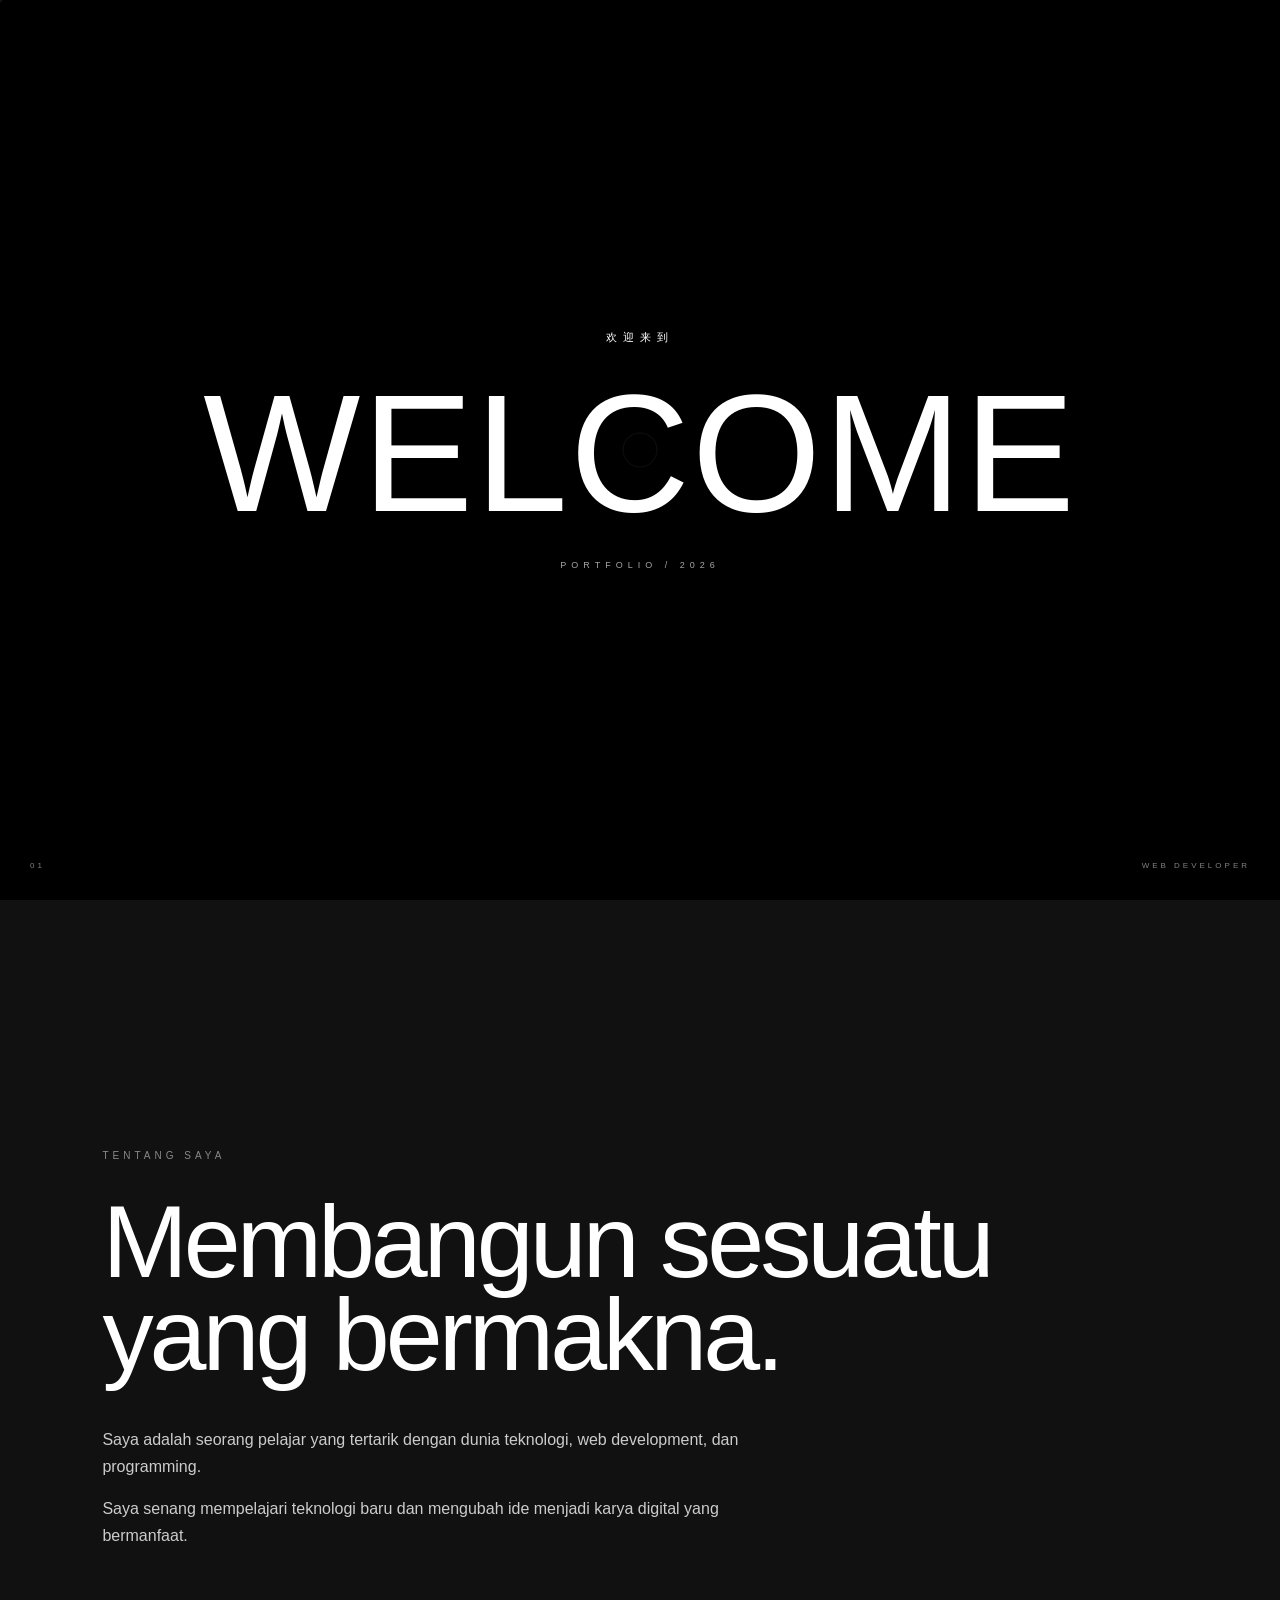
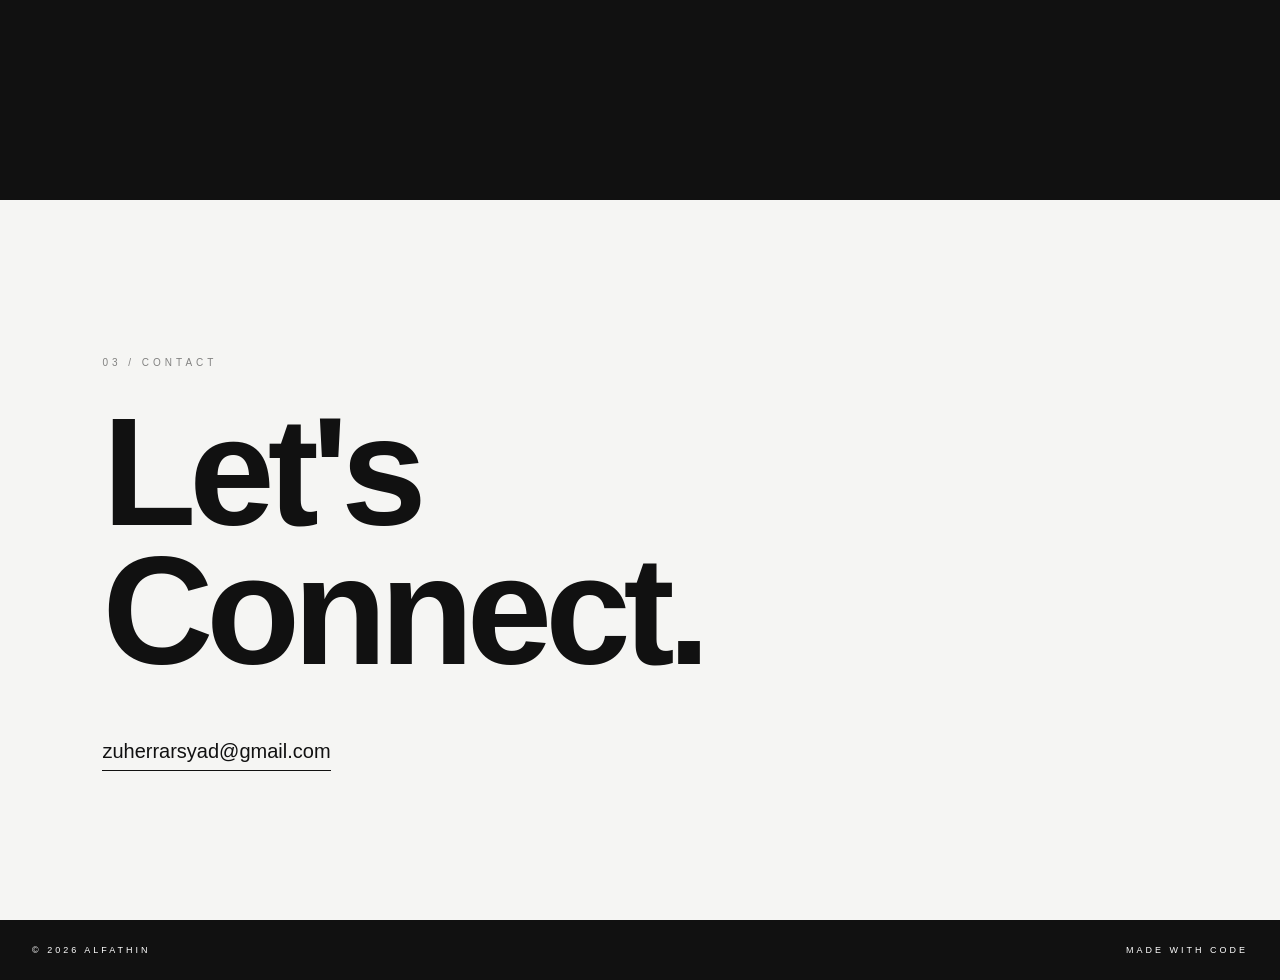
==== commit 3d4331e4: "Update Website" ====
--- a/index.html
+++ b/index.html
@@ -26,7 +26,7 @@
                 WELCOME TO
             </p>
 
-            <h1>ALFATHIN</h1>
+            <h1>WELCOME</h1>
 
             <span class="welcome-year">
                 PORTFOLIO / 2026
@@ -222,12 +222,15 @@
             document.getElementById("welcome-text");
 
         const welcomeWords = [
-            "WELCOME TO",
+            "WELCOME ",
             "ようこそ",
             "欢迎来到",
             "أهلاً بك في",
-            "BIENVENUE CHEZ",
-            "SELAMAT DATANG DI"
+            "ようこそ",
+            "Chào mừng",
+             "欢迎",
+             "Hoş geldiniz"
+            
         ];
 
         let wordIndex = 0;
@@ -401,6 +404,12 @@
             welcomeScreen.classList.add("hide");
         }
     </script>
+    
+<script>
+
+;
+</script>
+    
 
 </body>
 </html>
--- a/style.css
+++ b/style.css
@@ -1,4 +1,3 @@
-css
 /* ========================================
    RESET
 ======================================== */
@@ -19,7 +18,6 @@
     color: #111;
     overflow-x: hidden;
 }
-
 
 /* ========================================
    CUSTOM CURSOR
@@ -61,7 +59,6 @@
     background: rgba(0, 0, 0, 0.06);
 }
 
-
 /* ========================================
    MULTILINGUAL WELCOME SCREEN
 ======================================== */
@@ -121,16 +118,34 @@
     transform: translateY(10px);
 }
 
+
 .welcome-content h1 {
     margin: 0;
     font-size: clamp(65px, 13vw, 180px);
     font-weight: 400;
     line-height: 0.95;
-    letter-spacing: -6px;
+    letter-spacing: 2px;
     color: #fff;
+
     opacity: 0;
-    transform: translateY(35px) scale(0.96);
-    animation: nameReveal 1.3s 0.2s cubic-bezier(0.22, 1, 0.36, 1) forwards;
+    transform: scale(0.35);
+
+    animation: welcomeZoom 1.5s
+        cubic-bezier(0.22, 1, 0.36, 1) forwards;
+}
+
+@keyframes welcomeZoom {
+    from {
+        opacity: 0;
+        transform: scale(0.35);
+        letter-spacing: 12px;
+    }
+
+    to {
+        opacity: 1;
+        transform: scale(1);
+        letter-spacing: 2px;
+    }
 }
 
 .welcome-year {
@@ -162,7 +177,6 @@
     right: 30px;
 }
 
-
 /* ========================================
    WELCOME ANIMATIONS
 ======================================== */
@@ -214,7 +228,6 @@
         opacity: 1;
     }
 }
-
 
 /* ========================================
    NAVBAR
@@ -251,12 +264,13 @@
 }
 
 .navbar nav a {
+    position: relative;
     color: #111;
     text-decoration: none;
-    font-size: 12px;
-    font-weight: 500;
-    letter-spacing: 1px;
-    position: relative;
+    font-size: 13px;
+    font-weight: 400;
+    line-height: 1.5;
+    letter-spacing: 0.5px;
 }
 
 .navbar nav a::after {
@@ -273,7 +287,6 @@
 .navbar nav a:hover::after {
     width: 100%;
 }
-
 
 /* ========================================
    HERO
@@ -302,7 +315,6 @@
     z-index: 50;
 }
 
-
 /* ========================================
    LOCATION
 ======================================== */
@@ -329,7 +341,7 @@
     min-height: 95px;
     padding: 18px 20px 18px 32px;
     background: #111;
-    color: white;
+    color: #fff;
     border-radius: 0 60px 60px 0;
     display: flex;
     align-items: center;
@@ -362,7 +374,6 @@
     letter-spacing: 2px;
 }
 
-
 /* ========================================
    EARTH BUTTON
 ======================================== */
@@ -376,8 +387,8 @@
     justify-content: center;
     align-items: center;
     text-decoration: none;
-    background: white;
-    border: 2px solid white;
+    background: #fff;
+    border: 2px solid #fff;
     overflow: hidden;
     transition:
         transform 0.6s cubic-bezier(0.22, 1, 0.36, 1),
@@ -400,12 +411,12 @@
         90deg,
         #111 0%,
         #111 18%,
-        white 18%,
-        white 50%,
+        #fff 18%,
+        #fff 50%,
         #111 50%,
         #111 70%,
-        white 70%,
-        white 100%
+        #fff 70%,
+        #fff 100%
     );
     transform: rotate(-15deg);
     transition: transform 0.7s cubic-bezier(0.22, 1, 0.36, 1);
@@ -424,23 +435,22 @@
 }
 
 .line-one {
+    top: 0;
     width: 13px;
     height: 35px;
-    top: 0;
 }
 
 .line-two {
+    top: 11px;
     width: 27px;
     height: 14px;
-    top: 11px;
 }
 
 .line-three {
+    top: 25px;
     width: 19px;
     height: 7px;
-    top: 25px;
-}
-
+}
 
 /* ========================================
    DESCRIPTION
@@ -448,8 +458,8 @@
 
 .description {
     position: absolute;
+    top: 34%;
     right: 7%;
-    top: 34%;
     z-index: 40;
     display: flex;
     gap: 18px;
@@ -470,7 +480,6 @@
 .description strong {
     font-weight: 700;
 }
-
 
 /* ========================================
    WAVE BACKGROUND
@@ -489,8 +498,8 @@
 
 .wave {
     position: absolute;
+    top: 50%;
     left: 50%;
-    top: 50%;
     transform: translate(-50%, -50%);
     border-radius: 50%;
     border: 2px solid transparent;
@@ -536,7 +545,8 @@
 }
 
 @keyframes waveMove {
-    0%, 100% {
+    0%,
+    100% {
         transform: translate(-50%, -50%) scale(0.96);
         opacity: 0.55;
     }
@@ -546,7 +556,6 @@
         opacity: 1;
     }
 }
-
 
 /* ========================================
    PROFILE PHOTO
@@ -566,9 +575,9 @@
 }
 
 .person img {
+    display: block;
+    width: auto;
     height: 100%;
-    width: auto;
-    display: block;
     object-fit: contain;
     filter: drop-shadow(0 20px 30px rgba(0, 0, 0, 0.15));
 }
@@ -584,7 +593,6 @@
         transform: translateX(-50%) translateY(0);
     }
 }
-
 
 /* ========================================
    RUNNING TEXT
@@ -603,7 +611,7 @@
 .running-track {
     width: max-content;
     white-space: nowrap;
-    animation: runningText 10s linear infinite;
+    animation: runningText 20s linear infinite;
 }
 
 .running-track span {
@@ -625,7 +633,6 @@
     }
 }
 
-
 /* ========================================
    HERO BOTTOM
 ======================================== */
@@ -642,7 +649,6 @@
     z-index: 50;
 }
 
-
 /* ========================================
    ABOUT
 ======================================== */
@@ -650,7 +656,7 @@
 .about {
     min-height: 100vh;
     background: #111;
-    color: white;
+    color: #fff;
     padding: 150px 8%;
     display: flex;
     align-items: center;
@@ -700,7 +706,6 @@
 .about-text p + p {
     margin-top: 15px;
 }
-
 
 /* ========================================
    CONTACT
@@ -749,14 +754,13 @@
     opacity: 0.5;
 }
 
-
 /* ========================================
    FOOTER
 ======================================== */
 
 footer {
     background: #111;
-    color: white;
+    color: #fff;
     padding: 25px 32px;
     display: flex;
     justify-content: space-between;
@@ -764,7 +768,6 @@
     letter-spacing: 3px;
 }
 
-
 /* ========================================
    TABLET
 ======================================== */
@@ -798,15 +801,14 @@
     }
 
     .description {
+        top: 30%;
         right: 5%;
-        top: 30%;
     }
 
     .description p {
         font-size: 21px;
     }
 }
-
 
 /* ========================================
    MOBILE
@@ -824,7 +826,7 @@
     }
 
     .logo {
-        font-size: 10px;
+        font-size: 12px;
         letter-spacing: 1px;
     }
 
@@ -923,20 +925,20 @@
     }
 
     .line-two {
+        top: 9px;
         width: 22px;
         height: 11px;
-        top: 9px;
     }
 
     .line-three {
+        top: 20px;
         width: 15px;
         height: 6px;
-        top: 20px;
     }
 
     .description {
+        top: 23%;
         right: 18px;
-        top: 23%;
         gap: 8px;
     }
 
@@ -1027,7 +1029,6 @@
     }
 }
 
-
 /* ========================================
    VERY SMALL SCREEN
 ======================================== */
@@ -1038,7 +1039,7 @@
     }
 
     .navbar nav a {
-        font-size: 8px;
+        font-size: 10px;
     }
 
     .location {
@@ -1054,7 +1055,6 @@
         font-size: 75px;
     }
 }
-
 
 /* ========================================
    REDUCED MOTION ACCESSIBILITY
@@ -1070,4 +1070,3 @@
         transition-duration: 0.01ms !important;
     }
 }
-
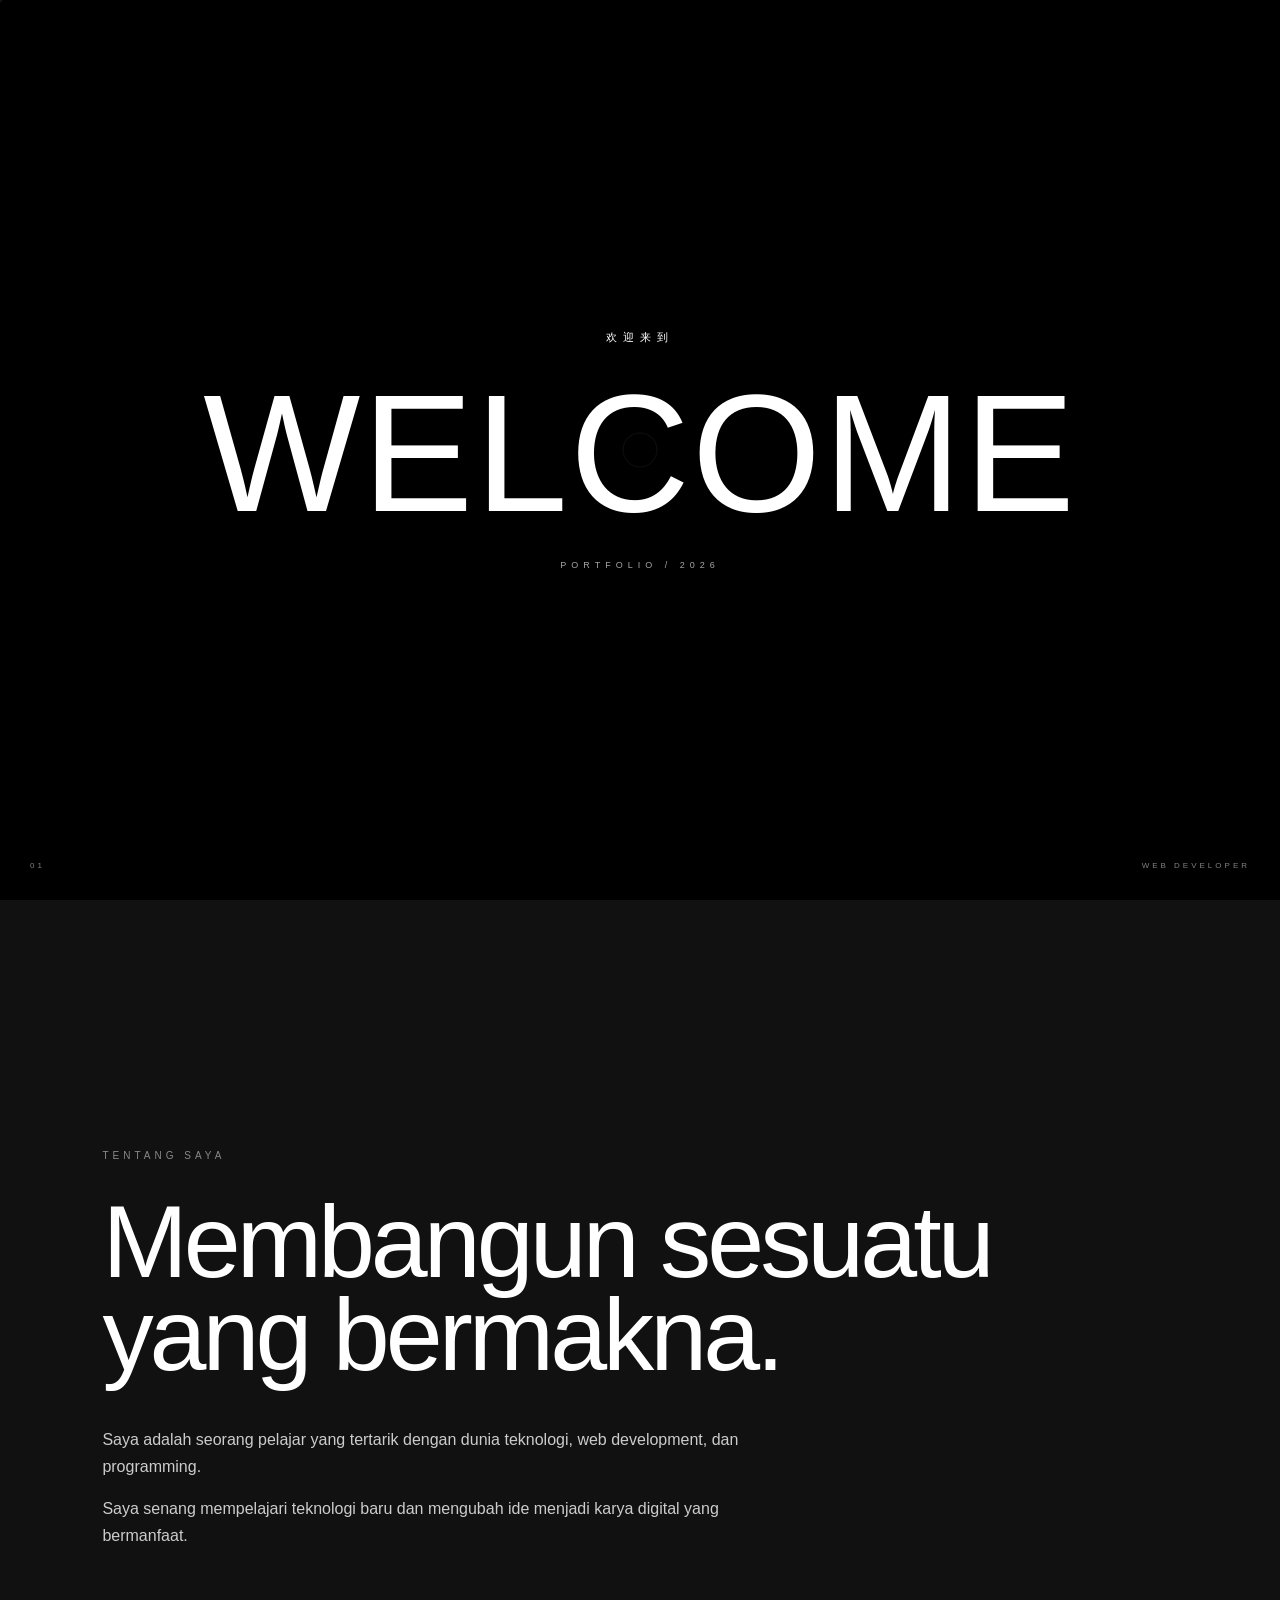
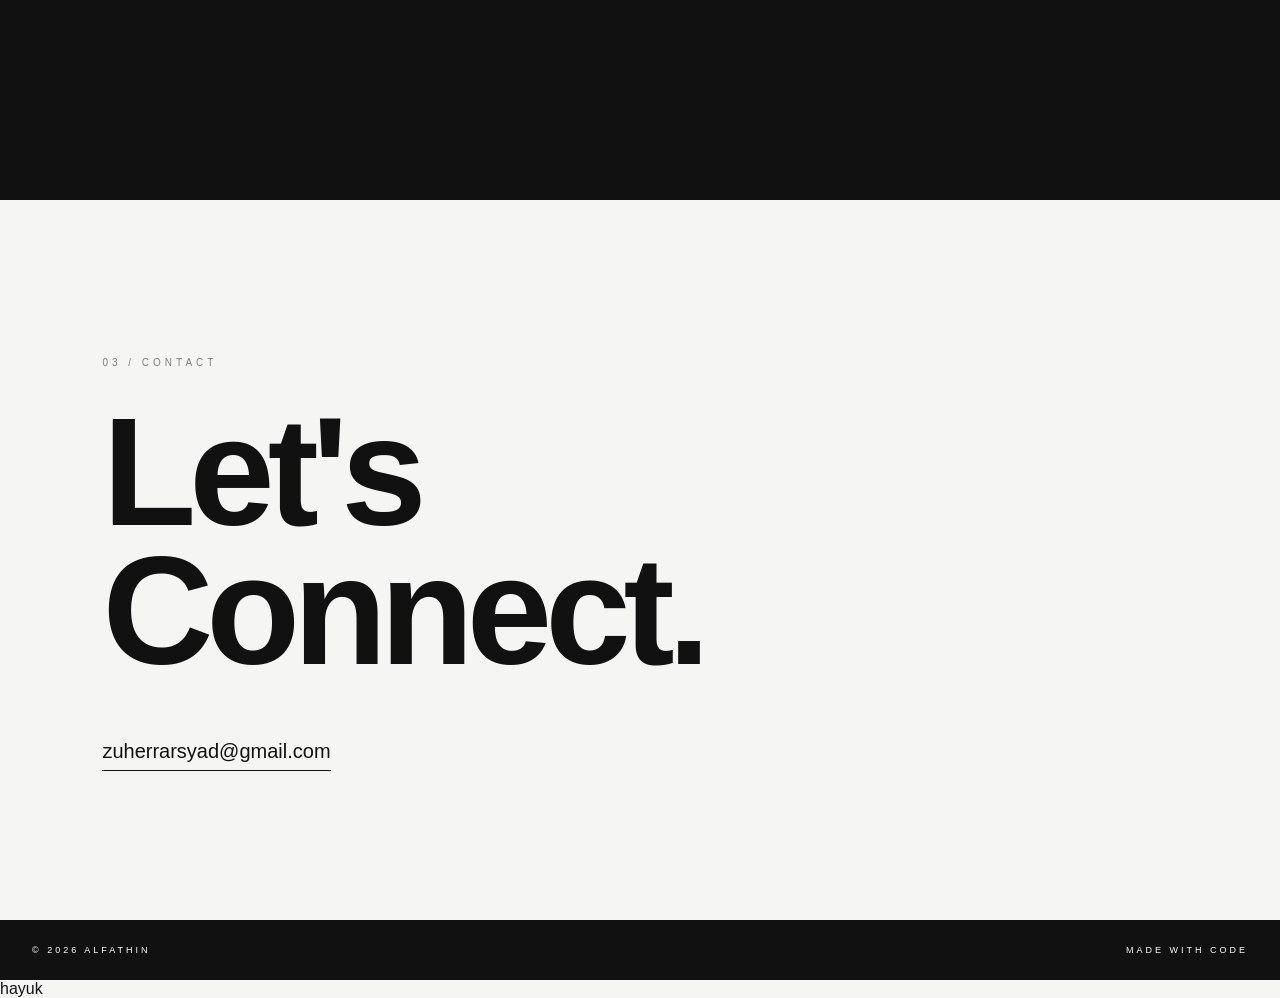
==== commit 1ff8249f: "Update Web" ====
--- a/index.html
+++ b/index.html
@@ -409,6 +409,7 @@
 
 ;
 </script>
+hayuk
     
 
 </body>
